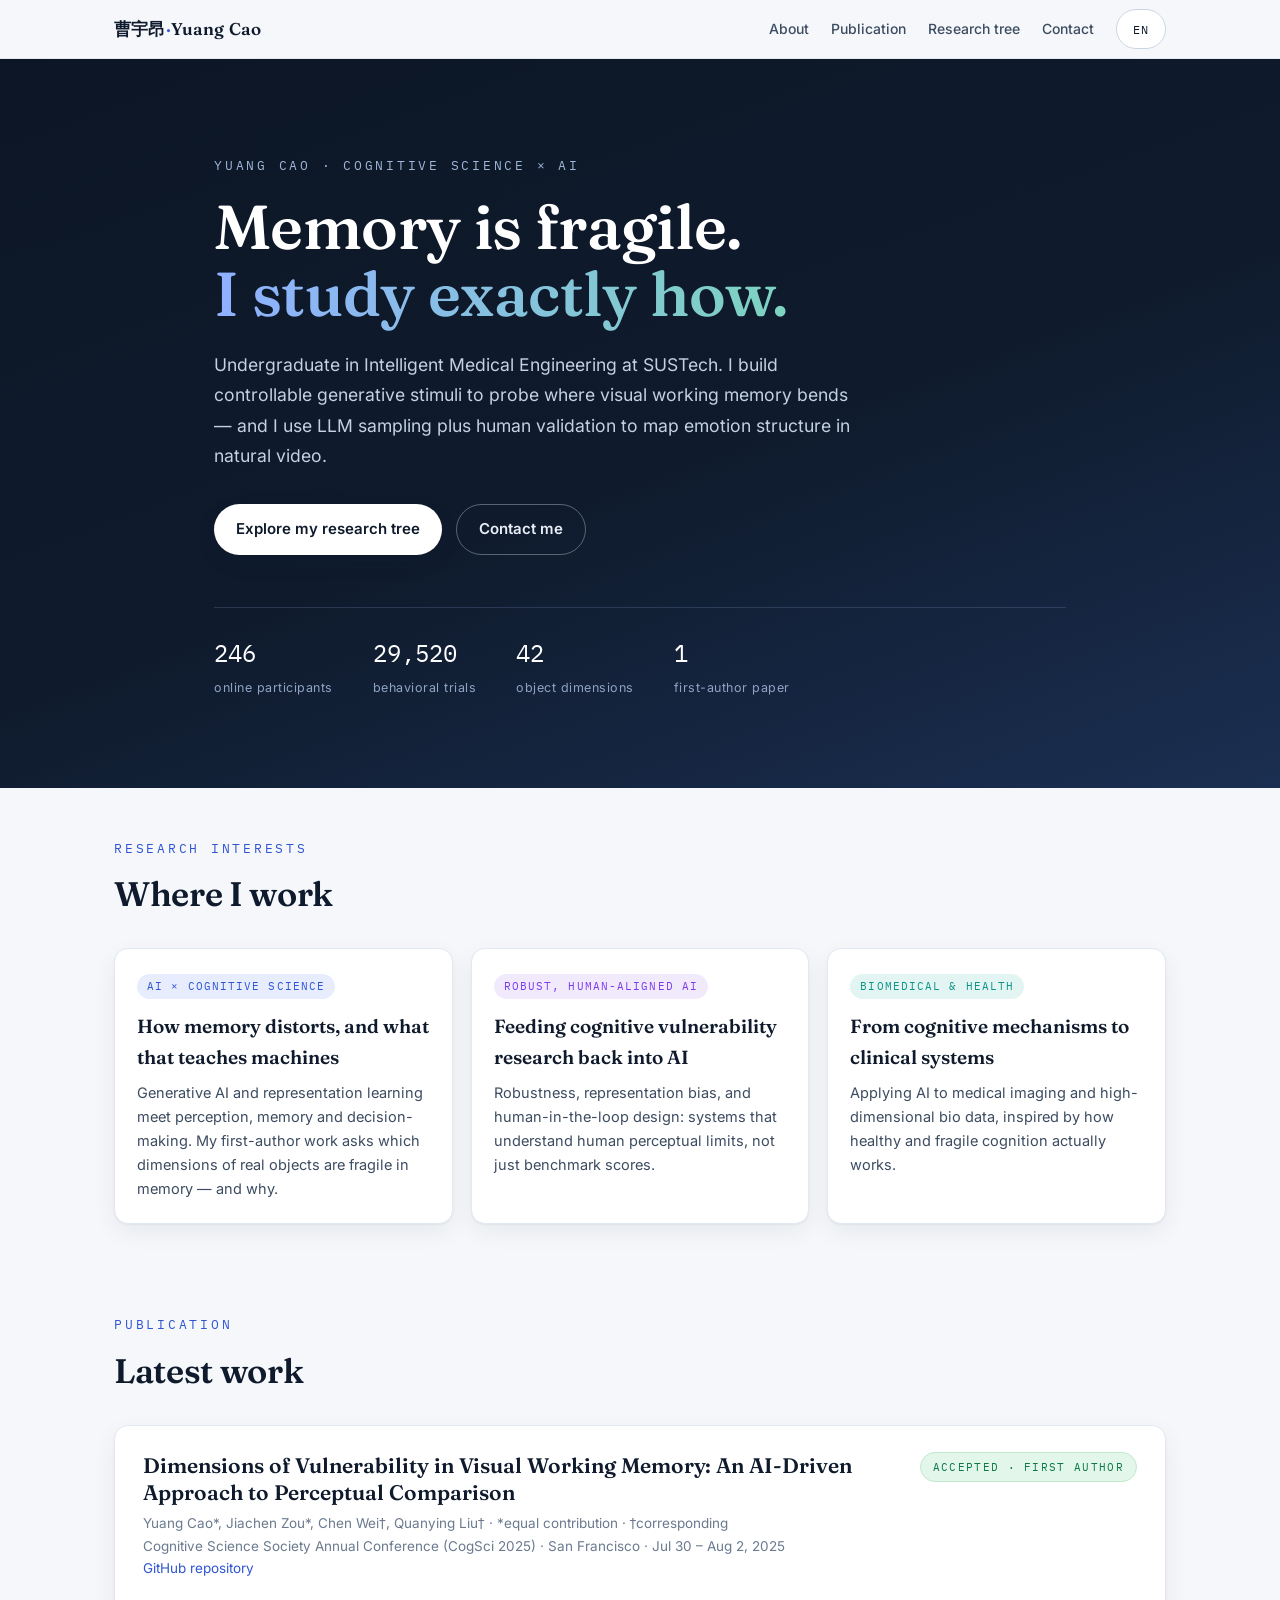
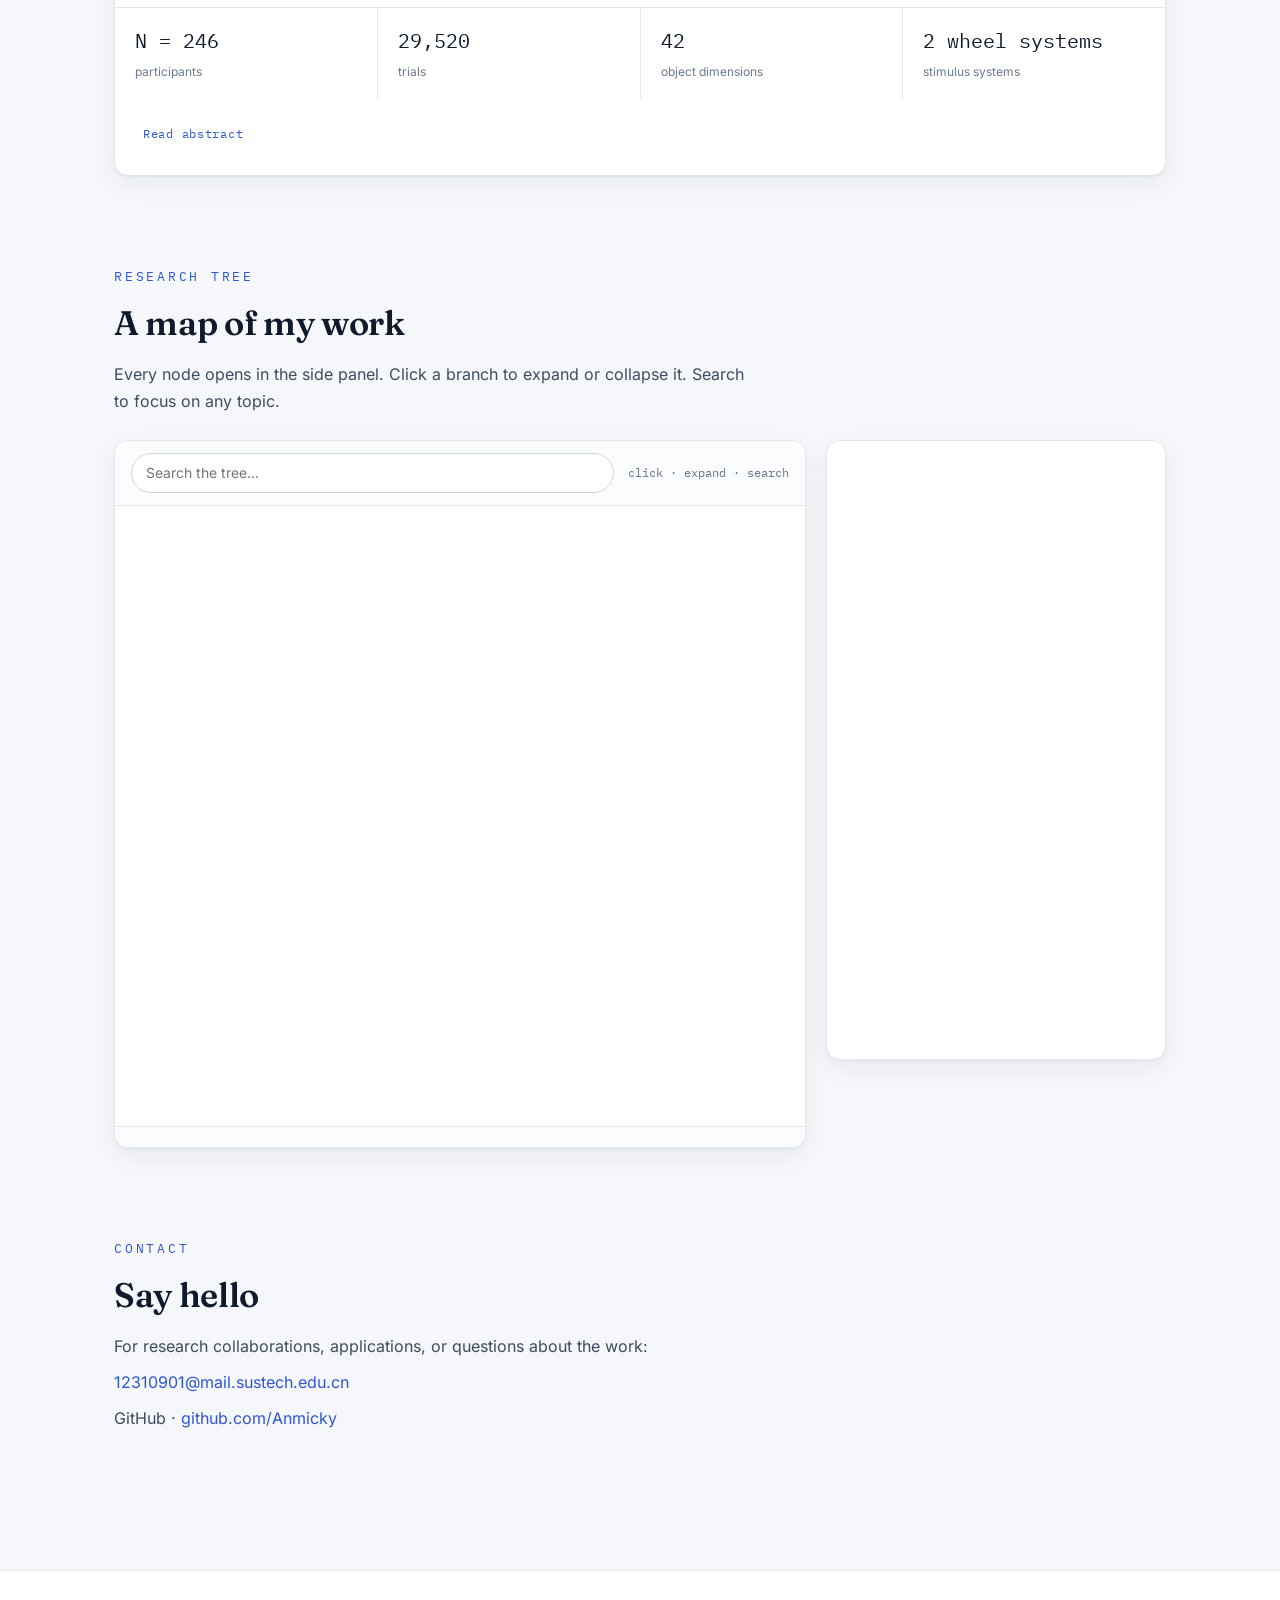
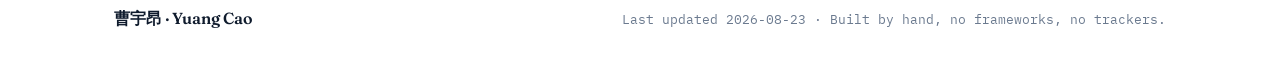
==== index.html @ f7666317 "Yuang Cao personal homepage (public) — with GitHub links" ====
<!doctype html>
<html lang="zh">
<head>
  <meta charset="utf-8">
  <meta name="viewport" content="width=device-width, initial-scale=1">
  <title>Yuang Cao · 曹宇昂 — Cognitive Science × AI</title>
  <meta name="description" content="Yuang Cao (曹宇昂), SUSTech. Using generative AI and cognitive experiments to study visual working memory and emotion structure.">
  <link rel="icon" href="data:image/svg+xml,%3Csvg xmlns='http://www.w3.org/2000/svg' viewBox='0 0 32 32'%3E%3Ccircle cx='16' cy='16' r='11' fill='none' stroke='%232f55d4' stroke-width='2.5'/%3E%3Ccircle cx='16' cy='16' r='4' fill='%232f55d4'/%3E%3C/svg%3E">
  <link rel="stylesheet" href="assets/style.css">
</head>
<body data-page="public">
  <header class="topbar">
    <div class="wrap">
      <a class="brand" href="#top">曹宇昂<span class="dot">·</span>Yuang Cao</a>
      <nav class="nav">
        <a href="#interests" data-i18n="nav_about">About</a>
        <a href="#publication" data-i18n="nav_pub">Publication</a>
        <a href="#tree" data-i18n="nav_tree">Research tree</a>
        <a href="#contact" data-i18n="nav_contact">Contact</a>
        <button id="lang-toggle" class="btn-lang">EN</button>
      </nav>
    </div>
  </header>

  <section class="hero" id="top">
    <svg id="hero-rings" aria-hidden="true"></svg>
    <div class="wrap">
      <p class="eyebrow" data-i18n="hero_eyebrow">Yuang Cao · Cognitive Science × AI</p>
      <h1>
        <span data-i18n="hero_h1_1">Memory is fragile.</span><br>
        <span class="accent" data-i18n="hero_h1_2">I study exactly how.</span>
      </h1>
      <p class="lede" data-i18n="hero_lede">Undergraduate in Intelligent Medical Engineering at SUSTech. I build controllable generative stimuli to probe where visual working memory bends — and I use LLM sampling plus human validation to map emotion structure in natural video.</p>
      <div class="hero-actions">
        <a class="cta" href="#tree" data-i18n="cta_tree">Explore my research tree</a>
        <a class="cta ghost" href="mailto:12310901@mail.sustech.edu.cn" data-i18n="cta_mail">Contact me</a>
      </div>
      <div class="hero-stats">
        <div class="stat"><b>246</b><span data-i18n="stat_1">online participants</span></div>
        <div class="stat"><b>29,520</b><span data-i18n="stat_2">behavioral trials</span></div>
        <div class="stat"><b>42</b><span data-i18n="stat_3">object dimensions</span></div>
        <div class="stat"><b>1</b><span data-i18n="stat_4">first-author paper</span></div>
      </div>
    </div>
  </section>

  <main class="wrap">
    <section class="section" id="interests">
      <div class="section-head">
        <p class="eyebrow" data-i18n="int_eyebrow">Research interests</p>
        <h2 data-i18n="int_title">Where I work</h2>
      </div>
      <div class="grid-3">
        <article class="card">
          <span class="tag" data-i18n="int_1_tag">AI × Cognitive Science</span>
          <h3 data-i18n="int_1_t">How memory distorts, and what that teaches machines</h3>
          <p data-i18n="int_1_d">Generative AI and representation learning meet perception, memory and decision-making. My first-author work asks which dimensions of real objects are fragile in memory — and why.</p>
        </article>
        <article class="card c-violet">
          <span class="tag" data-i18n="int_2_tag">Robust, human-aligned AI</span>
          <h3 data-i18n="int_2_t">Feeding cognitive vulnerability research back into AI</h3>
          <p data-i18n="int_2_d">Robustness, representation bias, and human-in-the-loop design: systems that understand human perceptual limits, not just benchmark scores.</p>
        </article>
        <article class="card c-teal">
          <span class="tag" data-i18n="int_3_tag">Biomedical & health</span>
          <h3 data-i18n="int_3_t">From cognitive mechanisms to clinical systems</h3>
          <p data-i18n="int_3_d">Applying AI to medical imaging and high-dimensional bio data, inspired by how healthy and fragile cognition actually works.</p>
        </article>
      </div>
    </section>

    <section class="section" id="publication">
      <div class="section-head">
        <p class="eyebrow" data-i18n="pub_eyebrow">Publication</p>
        <h2 data-i18n="pub_title">Latest work</h2>
      </div>
      <article class="spec">
        <div class="spec-top">
          <div>
            <h3 data-i18n="pub_title_en">Dimensions of Vulnerability in Visual Working Memory: An AI-Driven Approach to Perceptual Comparison</h3>
            <p class="spec-meta" data-i18n="pub_authors">Yuang Cao*, Jiachen Zou*, Chen Wei†, Quanying Liu† · *equal contribution · †corresponding</p>
            <p class="spec-meta" data-i18n="pub_venue">Cognitive Science Society Annual Conference (CogSci 2025) · San Francisco · Jul 30 – Aug 2, 2025</p>
            <p class="spec-meta"><a href="https://github.com/Anmicky/Dimensions-of-Vulnerability-in-Visual-Working-Memory" target="_blank" rel="noopener" data-i18n="pub_repo_link">GitHub repository</a></p>
          </div>
          <span class="badge" data-i18n="pub_badge">Accepted · First author</span>
        </div>
        <div class="spec-stats">
          <div class="stat"><b>N = 246</b><span data-i18n="pub_stat_1">participants</span></div>
          <div class="stat"><b>29,520</b><span data-i18n="pub_stat_2">trials</span></div>
          <div class="stat"><b>42</b><span data-i18n="pub_stat_3">object dimensions</span></div>
          <div class="stat"><b data-i18n="pub_stat_4v">2 wheel systems</b><span data-i18n="pub_stat_4">stimulus systems</span></div>
        </div>
        <div class="spec-body">
          <button id="abstract-toggle" class="btn-abstract" data-i18n="pub_abstract_btn">Read abstract</button>
          <p class="abstract" id="abstract" hidden data-i18n="pub_abstract">Comparisons between visual working memory and new perceptual input can lead to unintended memory distortions…</p>
        </div>
      </article>
    </section>

    <section class="section" id="tree">
      <div class="section-head">
        <p class="eyebrow" data-i18n="tree_eyebrow">Research tree</p>
        <h2 data-i18n="tree_title">A map of my work</h2>
        <p data-i18n="tree_lede">Every node opens in the side panel. Click a branch to expand or collapse it. Search to focus on any topic.</p>
      </div>
      <div class="tree-shell">
        <div class="tree-stage">
          <div class="tree-toolbar">
            <input id="tree-search" class="tree-search" type="search" data-i18n-ph="tree_search_ph" data-i18n-aria="tree_search_aria" placeholder="Search the tree…">
            <span class="tree-hint" data-i18n="tree_hint">click · expand · search</span>
          </div>
          <svg id="tree-canvas" viewBox="-470 -470 940 940" preserveAspectRatio="xMidYMid meet" role="img" aria-label="research tree"></svg>
          <div class="legend" id="tree-legend"></div>
        </div>
        <aside class="tree-panel" id="tree-detail" aria-live="polite"></aside>
      </div>
    </section>

    <section class="section" id="contact">
      <div class="section-head">
        <p class="eyebrow" data-i18n="contact_eyebrow">Contact</p>
        <h2 data-i18n="contact_title">Say hello</h2>
        <p data-i18n="contact_d">For research collaborations, applications, or questions about the work:</p>
        <p><a href="mailto:12310901@mail.sustech.edu.cn">12310901@mail.sustech.edu.cn</a></p>
        <p>GitHub · <a href="https://github.com/Anmicky" target="_blank" rel="noopener">github.com/Anmicky</a></p>
      </div>
    </section>
  </main>

  <footer>
    <div class="wrap">
      <span class="f-brand">曹宇昂 · Yuang Cao</span>
      <span class="f-meta" data-i18n="footer_note">Last updated 2026-08-23 · Built by hand, no frameworks, no trackers.</span>
    </div>
  </footer>

  <script src="assets/d3.min.js"></script>
  <script src="assets/tree.js"></script>
  <script src="assets/main.js"></script>
</body>
</html>
---- assets/style.css ----
/* ============================================================
   Yuang Cao — personal research site
   Design language: "growth rings / Image Wheels"
   display: Fraunces · body: Inter · data: IBM Plex Mono
   ============================================================ */

@font-face {
  font-family: 'Fraunces';
  src: url('fraunces.woff2') format('woff2');
  font-weight: 300 900;
  font-style: normal;
  font-display: swap;
}
@font-face {
  font-family: 'Inter';
  src: url('inter-400.woff2') format('woff2');
  font-weight: 400;
  font-style: normal;
  font-display: swap;
}
@font-face {
  font-family: 'Inter';
  src: url('inter-500.woff2') format('woff2');
  font-weight: 500;
  font-style: normal;
  font-display: swap;
}
@font-face {
  font-family: 'Inter';
  src: url('inter-600.woff2') format('woff2');
  font-weight: 600;
  font-style: normal;
  font-display: swap;
}
@font-face {
  font-family: 'IBM Plex Mono';
  src: url('plex-mono-400.woff2') format('woff2');
  font-weight: 400;
  font-style: normal;
  font-display: swap;
}

:root {
  --ink: #0f1b2d;
  --ink-soft: #24344d;
  --body: #3d4c61;
  --muted: #6b7a8f;
  --faint: #66758a;
  --paper: #f5f7fa;
  --card: #ffffff;
  --line: #e3e9f1;
  --line-strong: #cbd5e1;
  --accent: #2f55d4;
  --accent-soft: #e7edfd;
  --violet: #7c3aed;
  --violet-soft: #f1eafd;
  --teal: #0d9488;
  --amber: #b45309;
  --amber-soft: #fdf3e3;
  --red: #b91c1c;
  --red-soft: #fdeaea;
  --display: 'Fraunces', Georgia, 'Times New Roman', serif;
  --body-f: 'Inter', system-ui, -apple-system, 'Segoe UI', Roboto, sans-serif;
  --mono: 'IBM Plex Mono', ui-monospace, SFMono-Regular, Menlo, Consolas, monospace;
  --radius: 14px;
  --shadow: 0 1px 2px rgba(15, 27, 45, .05), 0 8px 24px rgba(15, 27, 45, .06);
  --shadow-lg: 0 2px 4px rgba(15, 27, 45, .06), 0 16px 40px rgba(15, 27, 45, .10);
}

* { box-sizing: border-box; }
html { scroll-behavior: smooth; }
body {
  margin: 0;
  font-family: var(--body-f);
  font-size: 16px;
  line-height: 1.65;
  color: var(--body);
  background: var(--paper);
  -webkit-font-smoothing: antialiased;
}
a { color: var(--accent); text-decoration: none; }
a:hover { text-decoration: underline; }
:focus-visible { outline: 3px solid var(--accent); outline-offset: 2px; border-radius: 4px; }

.wrap { max-width: 1100px; margin: 0 auto; padding: 0 24px; }

/* ---------- top bar ---------- */
.topbar {
  position: sticky; top: 0; z-index: 40;
  background: rgba(245, 247, 250, .86);
  backdrop-filter: blur(10px);
  border-bottom: 1px solid var(--line);
}
.topbar .wrap {
  display: flex; align-items: center; justify-content: space-between;
  height: 58px;
}
.brand {
  font-family: var(--display);
  font-weight: 600; font-size: 17px; color: var(--ink);
  letter-spacing: .01em;
}
.brand:hover { text-decoration: none; }
.brand .dot { color: var(--accent); }
.nav { display: flex; gap: 22px; align-items: center; }
.nav a { font-size: 14px; color: var(--body); font-weight: 500; display: inline-flex; align-items: center; min-height: 40px; }
.nav a:hover { color: var(--accent); text-decoration: none; }

.btn-lang {
  font-family: var(--mono); font-size: 12px; letter-spacing: .08em;
  background: var(--card); border: 1px solid var(--line-strong); color: var(--ink);
  border-radius: 999px; padding: 8px 16px; min-height: 40px; cursor: pointer;
  transition: all .15s ease;
}
.btn-lang:hover { border-color: var(--accent); color: var(--accent); }

/* ---------- hero ---------- */
.hero {
  position: relative; overflow: hidden;
  background: linear-gradient(160deg, #0c1626 0%, var(--ink) 55%, #1b2f52 100%);
  color: #e8eef7;
  padding: 96px 0 88px;
}
#hero-rings { position: absolute; inset: 0; width: 100%; height: 100%; opacity: .5; }
#hero-rings circle.ring {
  fill: none;
  stroke: rgba(160, 190, 235, .22);
  stroke-width: 1;
  stroke-dasharray: 2 7;
  transform-origin: center;
  animation: ring-spin 140s linear infinite;
}
#hero-rings circle.ring:nth-child(2) { animation-direction: reverse; animation-duration: 100s; }
#hero-rings circle.ring:nth-child(3) { animation-duration: 190s; }
#hero-rings circle.dot { fill: rgba(143, 176, 255, .8); stroke: none; }
@keyframes ring-spin { to { transform: rotate(360deg); } }

.hero .wrap { position: relative; z-index: 2; max-width: 900px; }
.eyebrow {
  font-family: var(--mono); font-size: 12.5px; letter-spacing: .22em;
  text-transform: uppercase; color: #9fb6d8; margin: 0 0 18px;
}
.hero h1 {
  font-family: var(--display); font-weight: 560;
  font-size: clamp(38px, 6vw, 62px);
  line-height: 1.08; letter-spacing: -.01em;
  color: #ffffff; margin: 0 0 22px;
}
.hero h1 .accent {
  background: linear-gradient(92deg, #8fb0ff, #7dd3c0);
  -webkit-background-clip: text; background-clip: text; color: transparent;
}
.lede {
  font-size: 17.5px; line-height: 1.75; color: #c4d0e3;
  max-width: 640px; margin: 0 0 32px;
}
.hero-actions { display: flex; gap: 14px; flex-wrap: wrap; }
.cta {
  display: inline-flex; align-items: center; gap: 8px;
  background: #ffffff; color: var(--ink);
  font-weight: 600; font-size: 15px;
  padding: 12px 22px; border-radius: 999px;
  box-shadow: var(--shadow);
  transition: transform .15s ease, box-shadow .15s ease;
}
.cta:hover { transform: translateY(-2px); box-shadow: var(--shadow-lg); text-decoration: none; }
.cta.ghost {
  background: transparent; color: #e8eef7;
  border: 1px solid rgba(232, 238, 247, .35);
  box-shadow: none;
}
.cta.ghost:hover { border-color: #fff; }

.hero-stats {
  display: flex; gap: 40px; flex-wrap: wrap;
  margin-top: 52px; padding-top: 26px;
  border-top: 1px solid rgba(160, 190, 235, .18);
}
.hero-stats .stat b {
  display: block; font-family: var(--mono); font-weight: 400;
  font-size: 24px; color: #fff;
}
.hero-stats .stat span {
  font-size: 12.5px; color: #8fa3c4; letter-spacing: .04em;
}

/* ---------- sections ---------- */
main { padding: 72px 0 20px; }
.section { padding: 40px 0; scroll-margin-top: 74px; }
.section-head { margin-bottom: 26px; }
.section-head .eyebrow { color: var(--accent); margin-bottom: 8px; }
.section-head h2 {
  font-family: var(--display); font-weight: 600;
  font-size: clamp(26px, 3.6vw, 34px); color: var(--ink);
  margin: 0; letter-spacing: -.01em;
}
.section-head p { margin: 10px 0 0; max-width: 640px; }

/* interests cards */
.grid-3 { display: grid; grid-template-columns: repeat(3, 1fr); gap: 18px; }
.card {
  background: var(--card); border: 1px solid var(--line);
  border-radius: var(--radius); padding: 22px;
  box-shadow: var(--shadow);
}
.card h3 { font-family: var(--display); font-weight: 600; font-size: 19px; color: var(--ink); margin: 0 0 8px; }
.card p { margin: 0; font-size: 14.5px; }
.card .tag {
  display: inline-block; font-family: var(--mono); font-size: 11px;
  letter-spacing: .1em; text-transform: uppercase;
  color: var(--accent); background: var(--accent-soft);
  border-radius: 999px; padding: 3px 10px; margin-bottom: 12px;
}
.card.c-violet .tag { color: var(--violet); background: var(--violet-soft); }
.card.c-teal .tag { color: var(--teal); background: #e2f5f2; }

/* publication spec card */
.spec {
  background: var(--card); border: 1px solid var(--line);
  border-radius: var(--radius); box-shadow: var(--shadow);
  overflow: hidden;
}
.spec-top {
  display: flex; align-items: flex-start; justify-content: space-between;
  gap: 20px; padding: 26px 28px 8px;
}
.spec-top h3 {
  font-family: var(--display); font-weight: 600; font-size: 21px;
  color: var(--ink); margin: 0 0 6px; line-height: 1.3;
}
.spec-meta { font-size: 13.5px; color: var(--muted); margin: 0; }
.badge {
  flex: none; font-family: var(--mono); font-size: 11px; letter-spacing: .12em;
  text-transform: uppercase; color: #0b7a43; background: #e2f6ea;
  border: 1px solid #bfe8cd; border-radius: 999px; padding: 5px 12px;
}
.spec-stats {
  display: grid; grid-template-columns: repeat(4, 1fr); gap: 1px;
  background: var(--line); border-top: 1px solid var(--line); margin-top: 20px;
}
.spec-stats .stat {
  background: var(--card); padding: 16px 20px;
}
.spec-stats .stat b {
  display: block; font-family: var(--mono); font-weight: 400;
  font-size: 20px; color: var(--ink);
}
.spec-stats .stat span { font-size: 12px; color: var(--muted); }
.spec-body { padding: 18px 28px 26px; }
.abstract-toggle { cursor: pointer; user-select: none; }
.abstract { margin: 12px 0 0; font-size: 14.5px; color: var(--body); }
.abstract[hidden] { display: none; }
.btn-abstract {
  font-family: var(--mono); font-size: 12px; letter-spacing: .06em;
  color: var(--accent); background: none; border: none; padding: 0; cursor: pointer;
  min-height: 32px;
}
.btn-abstract:hover { text-decoration: underline; }

/* ---------- research tree ---------- */
.tree-shell {
  display: grid; grid-template-columns: 1fr 340px; gap: 20px;
  align-items: start;
}
.tree-stage {
  background: var(--card); border: 1px solid var(--line);
  border-radius: var(--radius); box-shadow: var(--shadow);
  overflow: hidden;
}
.tree-toolbar {
  display: flex; align-items: center; gap: 14px; flex-wrap: wrap;
  padding: 12px 16px; border-bottom: 1px solid var(--line);
  background: #fbfcfe;
}
.tree-search {
  flex: 1; min-width: 180px; min-height: 40px;
  font-family: var(--body-f); font-size: 14px;
  padding: 8px 14px; border: 1px solid var(--line-strong); border-radius: 999px;
  background: #fff; color: var(--ink);
}
.tree-search:focus { outline: 3px solid var(--accent-soft); border-color: var(--accent); }
.tree-hint { font-size: 12px; color: var(--faint); font-family: var(--mono); }
#tree-canvas { width: 100%; height: 620px; display: block; }
.tree-node-label { font-family: var(--mono); font-size: 10.5px; fill: #47566b; pointer-events: none; }
.tree-node-label.dim { fill: #7c8aa0; }
.tree-node circle { stroke: #fff; stroke-width: 1.5; cursor: pointer; }
.tree-node .ring-hint { fill: none; stroke: #a7b3c3; stroke-width: 1; stroke-dasharray: 2 3; }
.tree-node.matched circle { stroke: var(--accent); stroke-width: 3; }
.tree-node.matched .ring-hint { stroke: var(--accent); stroke-dasharray: 0; }
.tree-link { fill: none; stroke: #cdd7e4; stroke-width: 1.1; }
.tree-link.hot { stroke: var(--accent); stroke-width: 1.6; opacity: .85; }

.legend { display: flex; flex-wrap: wrap; gap: 6px 14px; padding: 10px 16px; border-top: 1px solid var(--line); background: #fbfcfe; }
.legend span { display: inline-flex; align-items: center; gap: 6px; font-size: 12px; color: #5b6b7f; font-family: var(--mono); }
.legend i { width: 9px; height: 9px; border-radius: 50%; display: inline-block; }

.tree-panel {
  background: var(--card); border: 1px solid var(--line);
  border-radius: var(--radius); box-shadow: var(--shadow);
  padding: 20px; min-height: 620px;
  position: sticky; top: 76px;
  max-height: 680px; overflow: auto;
}
.tree-panel h4 {
  font-family: var(--display); font-weight: 600; font-size: 17px;
  color: var(--ink); margin: 0 0 4px; line-height: 1.35;
}
.tree-panel .p-type {
  font-family: var(--mono); font-size: 11px; letter-spacing: .12em; text-transform: uppercase;
  color: var(--accent); background: var(--accent-soft);
  display: inline-block; border-radius: 999px; padding: 3px 10px; margin-bottom: 10px;
}
.tree-panel .p-alt { font-size: 12.5px; color: var(--faint); margin: 0 0 10px; }
.tree-panel .p-status {
  font-family: var(--mono); font-size: 12px; color: #0b7a43; background: #e2f6ea;
  display: inline-block; border-radius: 999px; padding: 2px 10px; margin: 0 0 12px;
}
.tree-panel .p-summary { font-size: 14px; margin: 0 0 14px; }
.tree-panel .p-alt-summary { font-size: 12.5px; color: var(--muted); margin: 0 0 14px; border-top: 1px dashed var(--line); padding-top: 10px; }
.tree-panel h5 {
  font-family: var(--mono); font-size: 11px; letter-spacing: .14em; text-transform: uppercase;
  color: var(--faint); margin: 16px 0 6px;
}
.tree-panel ul { margin: 0; padding-left: 18px; font-size: 13.5px; }
.tree-panel li { margin-bottom: 5px; }
.tree-panel .p-file { font-family: var(--mono); font-size: 12px; color: var(--muted); word-break: break-all; }
.tree-panel .p-empty { color: var(--faint); font-size: 14px; margin: 0; }

/* ---------- footer ---------- */
footer {
  margin-top: 72px; border-top: 1px solid var(--line);
  background: var(--card); padding: 34px 0 40px;
}
footer .wrap { display: flex; justify-content: space-between; gap: 20px; flex-wrap: wrap; align-items: baseline; }
footer .f-brand { font-family: var(--display); font-size: 16px; color: var(--ink); font-weight: 600; }
footer .f-meta { font-size: 12.5px; color: var(--muted); font-family: var(--mono); }
footer a { font-size: 13.5px; }

/* ---------- private page ---------- */
body[data-page='private'] .hero { padding: 64px 0 56px; }
body[data-page='private'] #hero-rings { opacity: .35; }
.warn {
  display: flex; gap: 12px; align-items: flex-start;
  background: var(--red-soft); border: 1px solid #f3c2c2;
  color: #7a1d1d; border-radius: var(--radius);
  padding: 14px 18px; font-size: 14px; margin: 28px 0 0;
}
.warn b { font-family: var(--mono); font-size: 12px; letter-spacing: .1em; text-transform: uppercase; }
.entry-grid { display: grid; grid-template-columns: repeat(auto-fill, minmax(280px, 1fr)); gap: 16px; margin-top: 8px; }
.entry-grid .card h3 { font-size: 16px; }
.entry-grid .card ul { margin: 8px 0 0; padding-left: 18px; font-size: 13.5px; }
.entry-grid .card li { margin-bottom: 4px; }
.file-path { font-family: var(--mono); font-size: 11.5px; color: #5b6b7f; word-break: break-all; }

.status-table { width: 100%; border-collapse: collapse; font-size: 13.5px; }
.status-table th, .status-table td { text-align: left; padding: 9px 12px; border-bottom: 1px solid var(--line); }
.status-table th { font-family: var(--mono); font-size: 11px; letter-spacing: .1em; text-transform: uppercase; color: var(--faint); }
.status-table .ok { color: #0b7a43; }
.status-table .warn { color: var(--amber); }
.status-table .risk { color: var(--red); }
.table-card { overflow-x: auto; }

::selection { background: #2f55d4; color: #fff; }

/* ---------- responsive ---------- */
@media (max-width: 960px) {
  .grid-3 { grid-template-columns: 1fr; }
  .tree-shell { grid-template-columns: 1fr; }
  .tree-panel { position: static; min-height: 0; max-height: none; }
  .spec-stats { grid-template-columns: repeat(2, 1fr); }
  .nav a:not(.btn-lang) { display: none; }
}
@media (max-width: 560px) {
  .hero { padding: 64px 0 60px; }
  .hero-stats { gap: 24px; }
  main { padding-top: 40px; }
}

/* ---------- reduced motion ---------- */
@media (prefers-reduced-motion: reduce) {
  html { scroll-behavior: auto; }
  #hero-rings circle { animation: none; }
  .cta { transition: none; }
  .cta:hover { transform: none; }
}
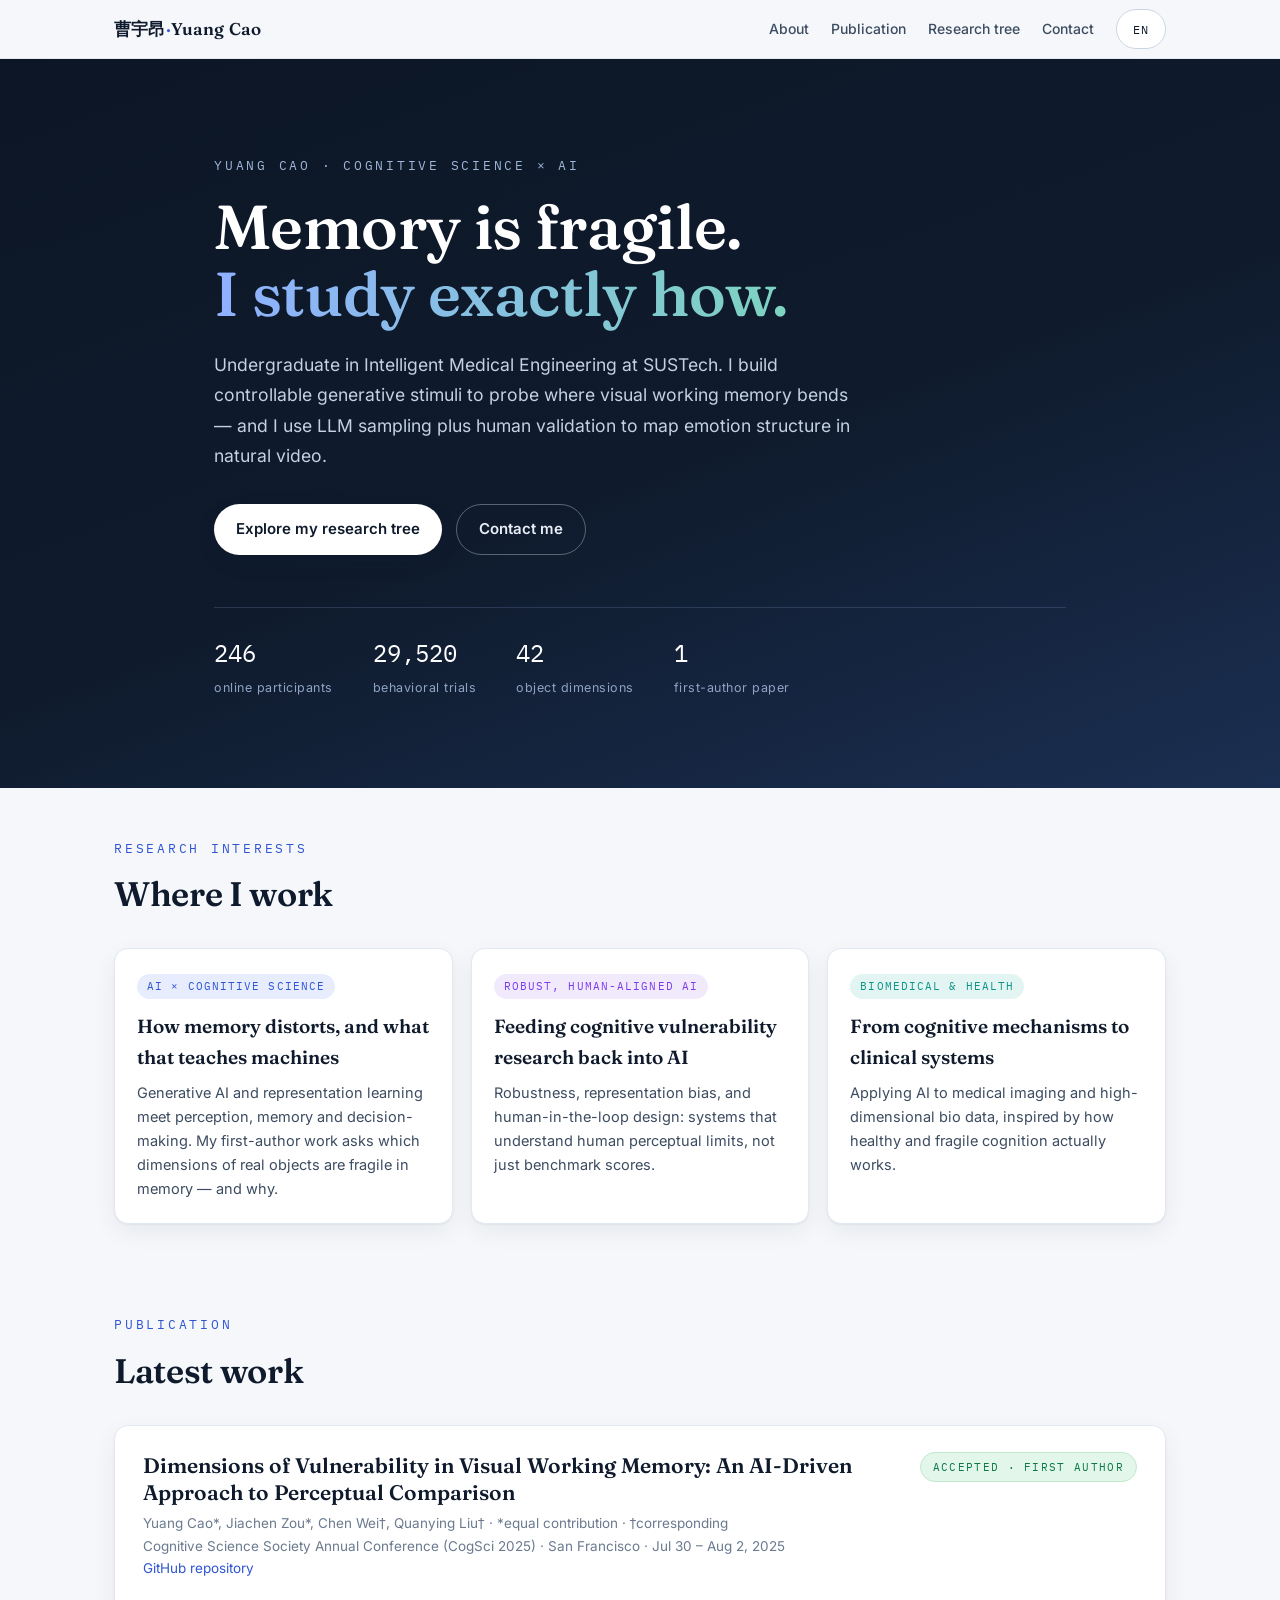
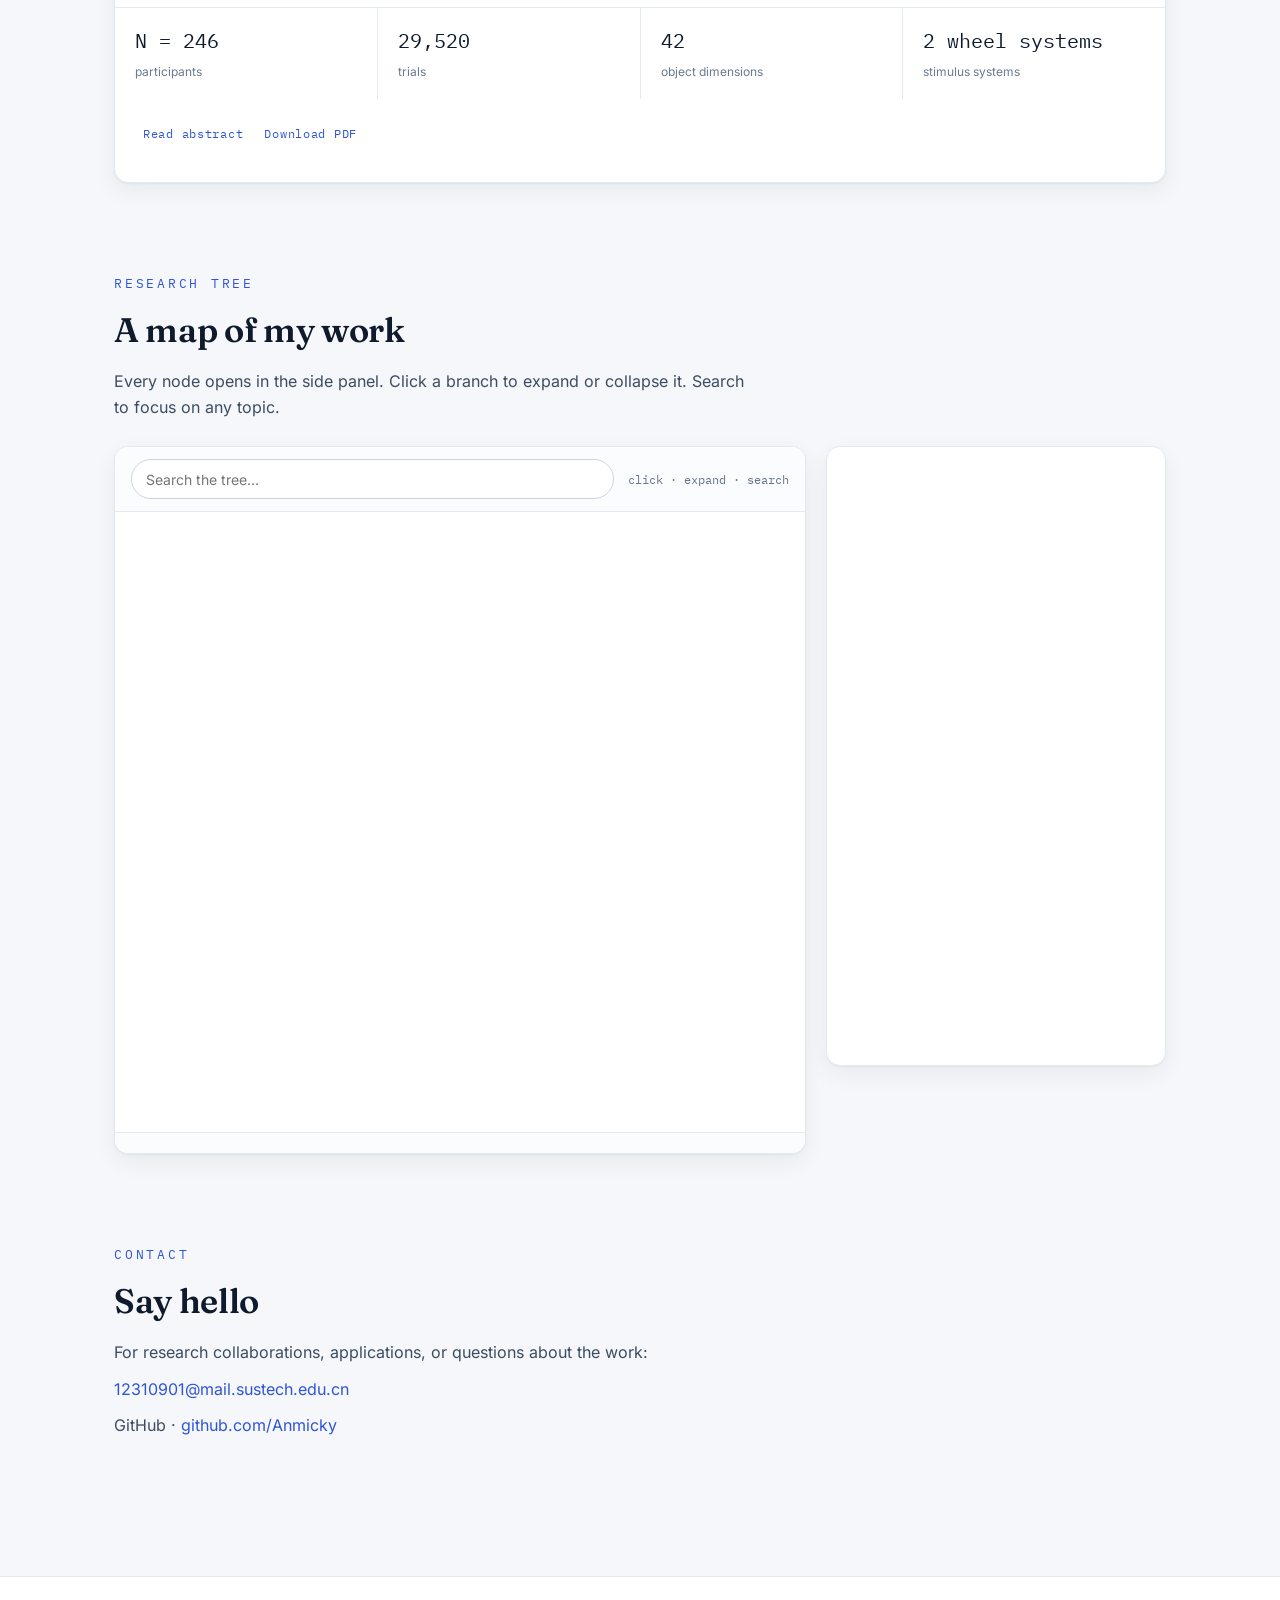
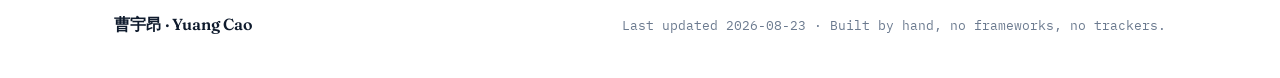
==== commit 59361d72: "add CogSci 2025 paper PDF" ====
--- a/index.html
+++ b/index.html
@@ -92,6 +92,7 @@
         </div>
         <div class="spec-body">
           <button id="abstract-toggle" class="btn-abstract" data-i18n="pub_abstract_btn">Read abstract</button>
+          <a class="btn-abstract pdf-link" href="paper/CogSci2025_Dimensions_of_Vulnerability_in_VWM.pdf" target="_blank" rel="noopener" data-i18n="pub_pdf_link">Download PDF</a>
           <p class="abstract" id="abstract" hidden data-i18n="pub_abstract">Comparisons between visual working memory and new perceptual input can lead to unintended memory distortions…</p>
         </div>
       </article>
--- a/assets/style.css
+++ b/assets/style.css
@@ -256,6 +256,7 @@
   min-height: 32px;
 }
 .btn-abstract:hover { text-decoration: underline; }
+.pdf-link { margin-left: 16px; display: inline-block; }
 
 /* ---------- research tree ---------- */
 .tree-shell {
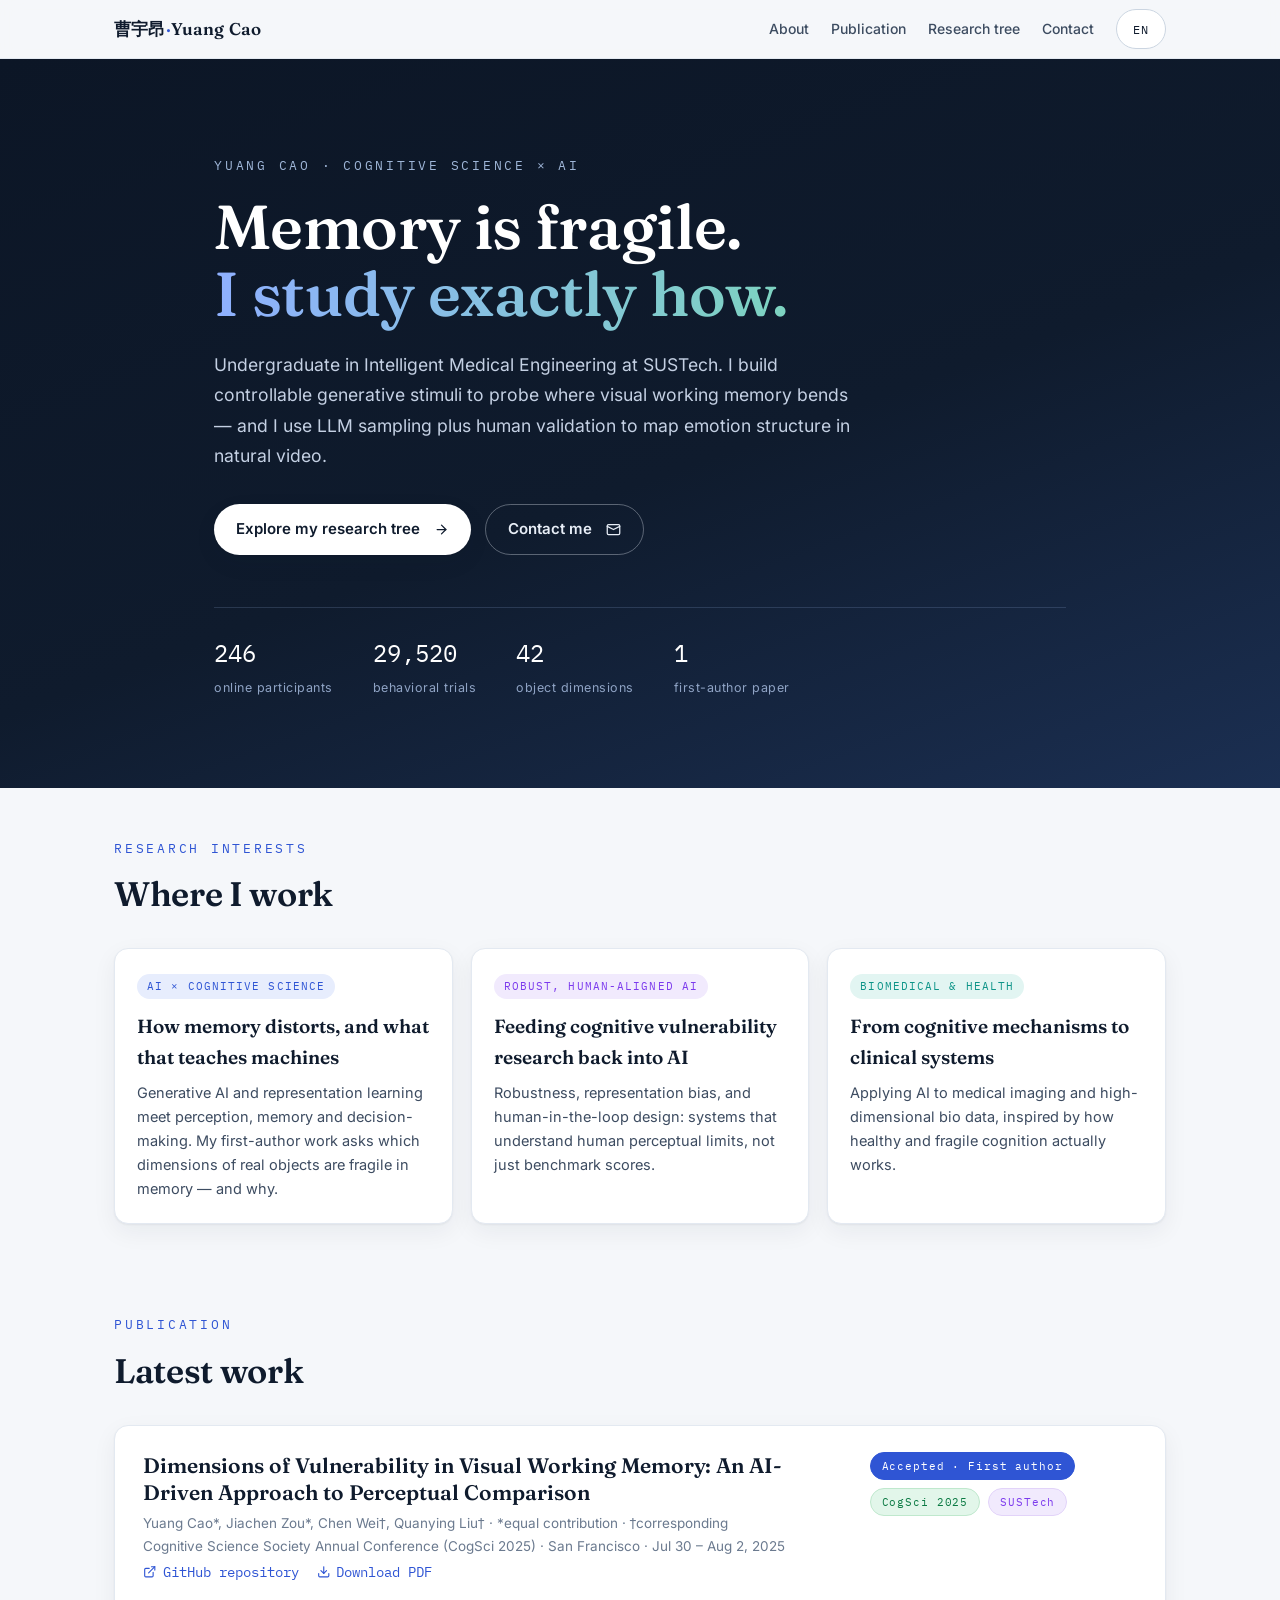
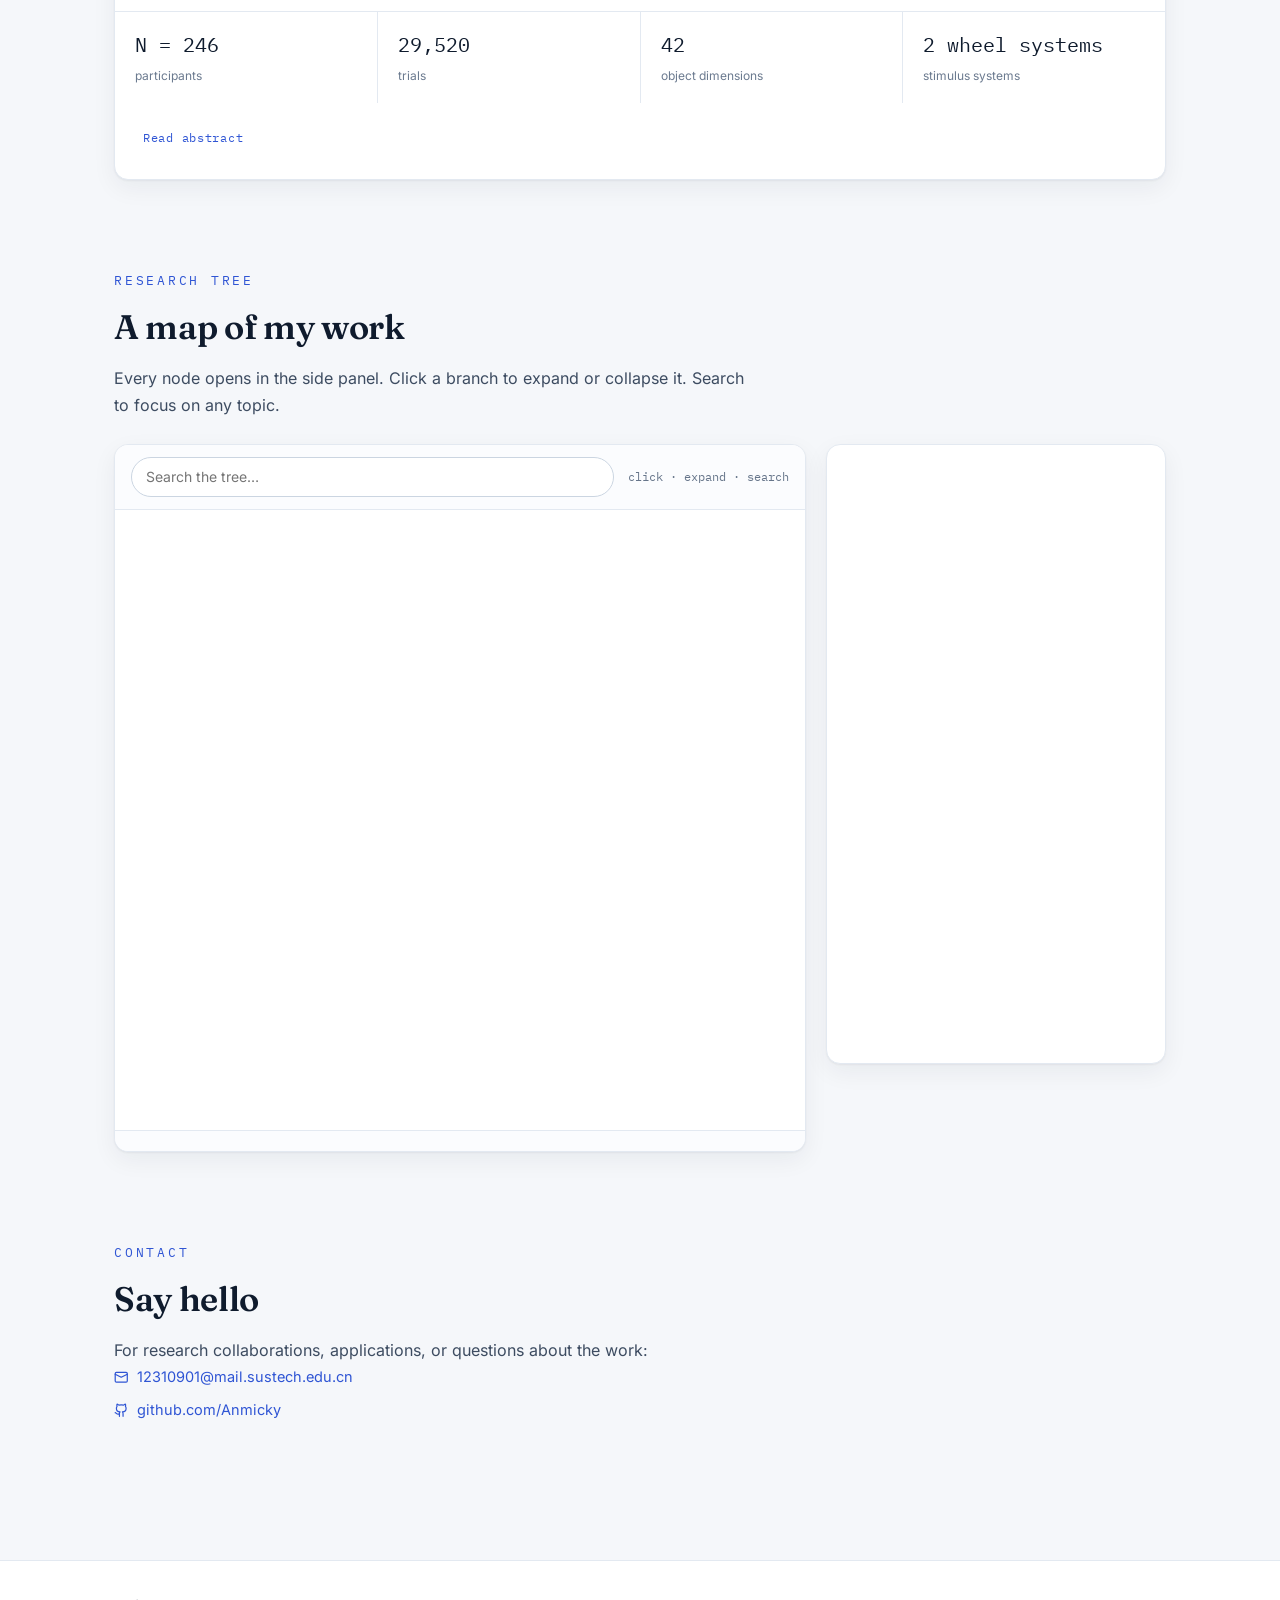
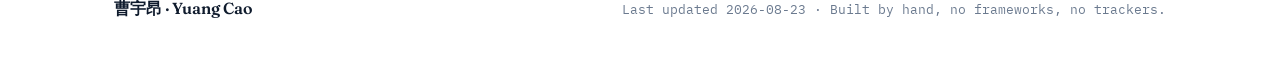
==== commit deff2611: "fix radial tree layout bug; add scrollreveal/icons/pills (academic polish)" ====
--- a/index.html
+++ b/index.html
@@ -32,8 +32,8 @@
       </h1>
       <p class="lede" data-i18n="hero_lede">Undergraduate in Intelligent Medical Engineering at SUSTech. I build controllable generative stimuli to probe where visual working memory bends — and I use LLM sampling plus human validation to map emotion structure in natural video.</p>
       <div class="hero-actions">
-        <a class="cta" href="#tree" data-i18n="cta_tree">Explore my research tree</a>
-        <a class="cta ghost" href="mailto:12310901@mail.sustech.edu.cn" data-i18n="cta_mail">Contact me</a>
+        <a class="cta" href="#tree" data-i18n="cta_tree">Explore my research tree<svg class="icon" viewBox="0 0 24 24" aria-hidden="true"><path d="M5 12h14"/><path d="m12 5 7 7-7 7"/></svg></a>
+        <a class="cta ghost" href="mailto:12310901@mail.sustech.edu.cn" data-i18n="cta_mail">Contact me<svg class="icon" viewBox="0 0 24 24" aria-hidden="true"><rect x="2" y="4" width="20" height="16" rx="2"/><path d="m22 7-10 5L2 7"/></svg></a>
       </div>
       <div class="hero-stats">
         <div class="stat"><b>246</b><span data-i18n="stat_1">online participants</span></div>
@@ -80,9 +80,16 @@
             <h3 data-i18n="pub_title_en">Dimensions of Vulnerability in Visual Working Memory: An AI-Driven Approach to Perceptual Comparison</h3>
             <p class="spec-meta" data-i18n="pub_authors">Yuang Cao*, Jiachen Zou*, Chen Wei†, Quanying Liu† · *equal contribution · †corresponding</p>
             <p class="spec-meta" data-i18n="pub_venue">Cognitive Science Society Annual Conference (CogSci 2025) · San Francisco · Jul 30 – Aug 2, 2025</p>
-            <p class="spec-meta"><a href="https://github.com/Anmicky/Dimensions-of-Vulnerability-in-Visual-Working-Memory" target="_blank" rel="noopener" data-i18n="pub_repo_link">GitHub repository</a></p>
+            <div class="spec-linklist">
+              <a href="https://github.com/Anmicky/Dimensions-of-Vulnerability-in-Visual-Working-Memory" target="_blank" rel="noopener"><svg class="icon" viewBox="0 0 24 24" aria-hidden="true"><path d="M15 3h6v6"/><path d="M10 14 21 3"/><path d="M18 13v6a2 2 0 0 1-2 2H5a2 2 0 0 1-2-2V8a2 2 0 0 1 2-2h6"/></svg><span data-i18n="pub_repo_link">GitHub repository</span></a>
+              <a href="paper/CogSci2025_Dimensions_of_Vulnerability_in_VWM.pdf" target="_blank" rel="noopener"><svg class="icon" viewBox="0 0 24 24" aria-hidden="true"><path d="M21 15v4a2 2 0 0 1-2 2H5a2 2 0 0 1-2-2v-4"/><polyline points="7 10 12 15 17 10"/><line x1="12" x2="12" y1="15" y2="3"/></svg><span data-i18n="pub_pdf_link">Download PDF</span></a>
+            </div>
           </div>
-          <span class="badge" data-i18n="pub_badge">Accepted · First author</span>
+          <div class="pill-row">
+            <span class="pill accent" data-i18n="pub_badge">Accepted · First author</span>
+            <span class="pill green">CogSci 2025</span>
+            <span class="pill violet">SUSTech</span>
+          </div>
         </div>
         <div class="spec-stats">
           <div class="stat"><b>N = 246</b><span data-i18n="pub_stat_1">participants</span></div>
@@ -92,7 +99,6 @@
         </div>
         <div class="spec-body">
           <button id="abstract-toggle" class="btn-abstract" data-i18n="pub_abstract_btn">Read abstract</button>
-          <a class="btn-abstract pdf-link" href="paper/CogSci2025_Dimensions_of_Vulnerability_in_VWM.pdf" target="_blank" rel="noopener" data-i18n="pub_pdf_link">Download PDF</a>
           <p class="abstract" id="abstract" hidden data-i18n="pub_abstract">Comparisons between visual working memory and new perceptual input can lead to unintended memory distortions…</p>
         </div>
       </article>
@@ -122,8 +128,10 @@
         <p class="eyebrow" data-i18n="contact_eyebrow">Contact</p>
         <h2 data-i18n="contact_title">Say hello</h2>
         <p data-i18n="contact_d">For research collaborations, applications, or questions about the work:</p>
-        <p><a href="mailto:12310901@mail.sustech.edu.cn">12310901@mail.sustech.edu.cn</a></p>
-        <p>GitHub · <a href="https://github.com/Anmicky" target="_blank" rel="noopener">github.com/Anmicky</a></p>
+        <div class="contact-row">
+          <a href="mailto:12310901@mail.sustech.edu.cn"><svg class="icon" viewBox="0 0 24 24" aria-hidden="true"><rect x="2" y="4" width="20" height="16" rx="2"/><path d="m22 7-10 5L2 7"/></svg>12310901@mail.sustech.edu.cn</a>
+          <a href="https://github.com/Anmicky" target="_blank" rel="noopener"><svg class="icon" viewBox="0 0 24 24" aria-hidden="true"><path d="M15 22v-4a4.8 4.8 0 0 0-1-3.5c3 0 6-2 6-5.5.08-1.25-.27-2.48-1-3.5.28-1.15.28-2.35 0-3.5 0 0-1 0-3 1.5-2.64-.5-5.36-.5-8 0C6 2 5 2 5 2c-.3 1.15-.3 2.35 0 3.5A5.4 5.4 0 0 0 4 9c0 3.5 3 5.5 6 5.5-.39.49-.68 1.05-.85 1.65-.17.6-.22 1.23-.15 1.85v4"/><path d="M9 18c-4.51 2-5-2-7-2"/></svg>github.com/Anmicky</a>
+        </div>
       </div>
     </section>
   </main>
@@ -137,6 +145,7 @@
 
   <script src="assets/d3.min.js"></script>
   <script src="assets/tree.js"></script>
+  <script src="assets/vendor/scrollreveal.min.js"></script>
   <script src="assets/main.js"></script>
 </body>
 </html>
--- a/assets/style.css
+++ b/assets/style.css
@@ -363,6 +363,20 @@
 
 ::selection { background: #2f55d4; color: #fff; }
 
+/* ---------- icons & pills (2026-08-27 beautification) ---------- */
+.icon { width: 1em; height: 1em; stroke: currentColor; fill: none; stroke-width: 2; stroke-linecap: round; stroke-linejoin: round; vertical-align: -0.14em; display: inline-block; }
+.cta .icon { margin-left: 6px; }
+.spec-linklist { display: flex; flex-wrap: wrap; gap: 18px; margin: 4px 0 0; }
+.spec-linklist a { display: inline-flex; align-items: center; gap: 6px; font-size: 13.5px; font-family: var(--mono); }
+.pill-row { display: flex; flex-wrap: wrap; gap: 8px; align-items: center; }
+.pill { font-family: var(--mono); font-size: 11px; letter-spacing: .08em; color: var(--ink); background: var(--card); border: 1px solid var(--line-strong); border-radius: 999px; padding: 4px 11px; white-space: nowrap; }
+.pill.accent { color: #fff; background: var(--accent); border-color: var(--accent); }
+.pill.green { color: #0b7a43; background: #e2f6ea; border-color: #bfe8cd; }
+.pill.violet { color: var(--violet); background: var(--violet-soft); border-color: #e2d3f9; }
+.contact-row { display: flex; flex-direction: column; gap: 9px; margin-top: 2px; }
+.contact-row a { display: inline-flex; align-items: center; gap: 8px; font-size: 14.5px; }
+[data-reveal] { will-change: transform, opacity; }
+
 /* ---------- responsive ---------- */
 @media (max-width: 960px) {
   .grid-3 { grid-template-columns: 1fr; }
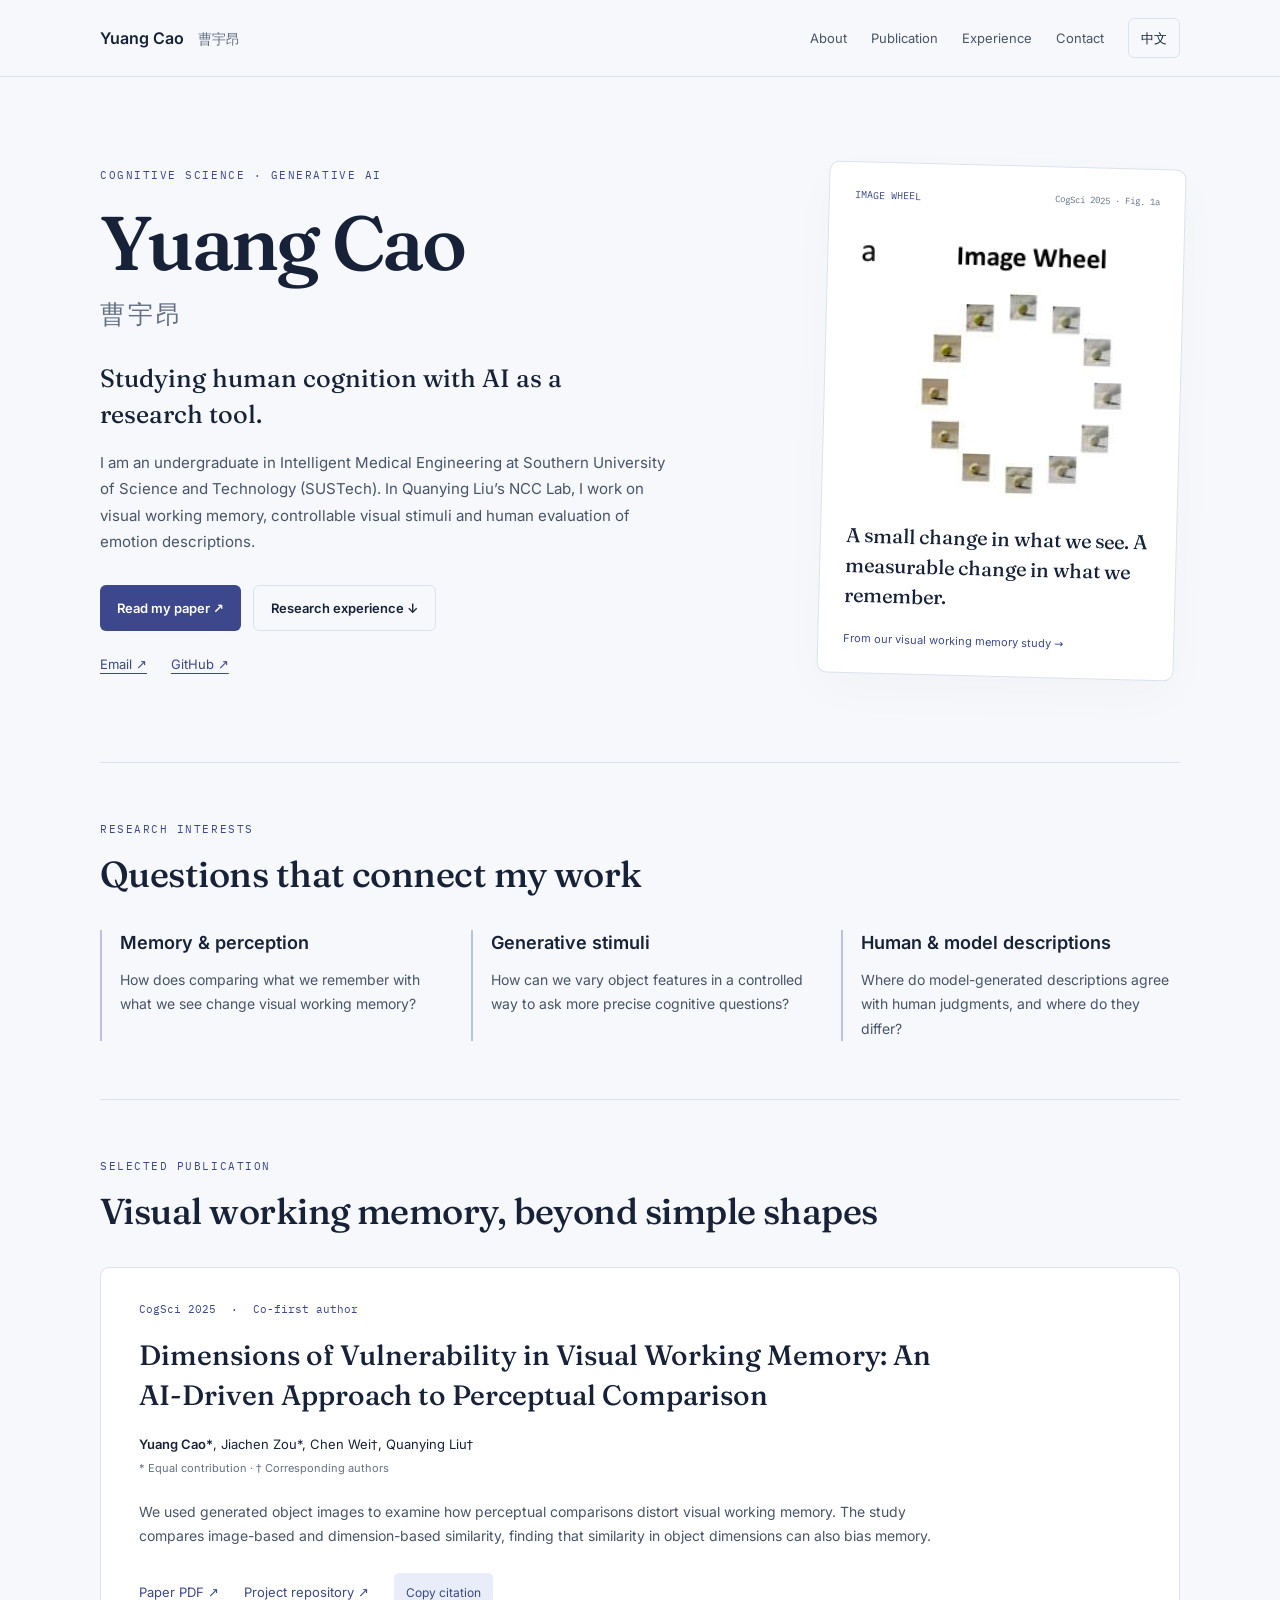
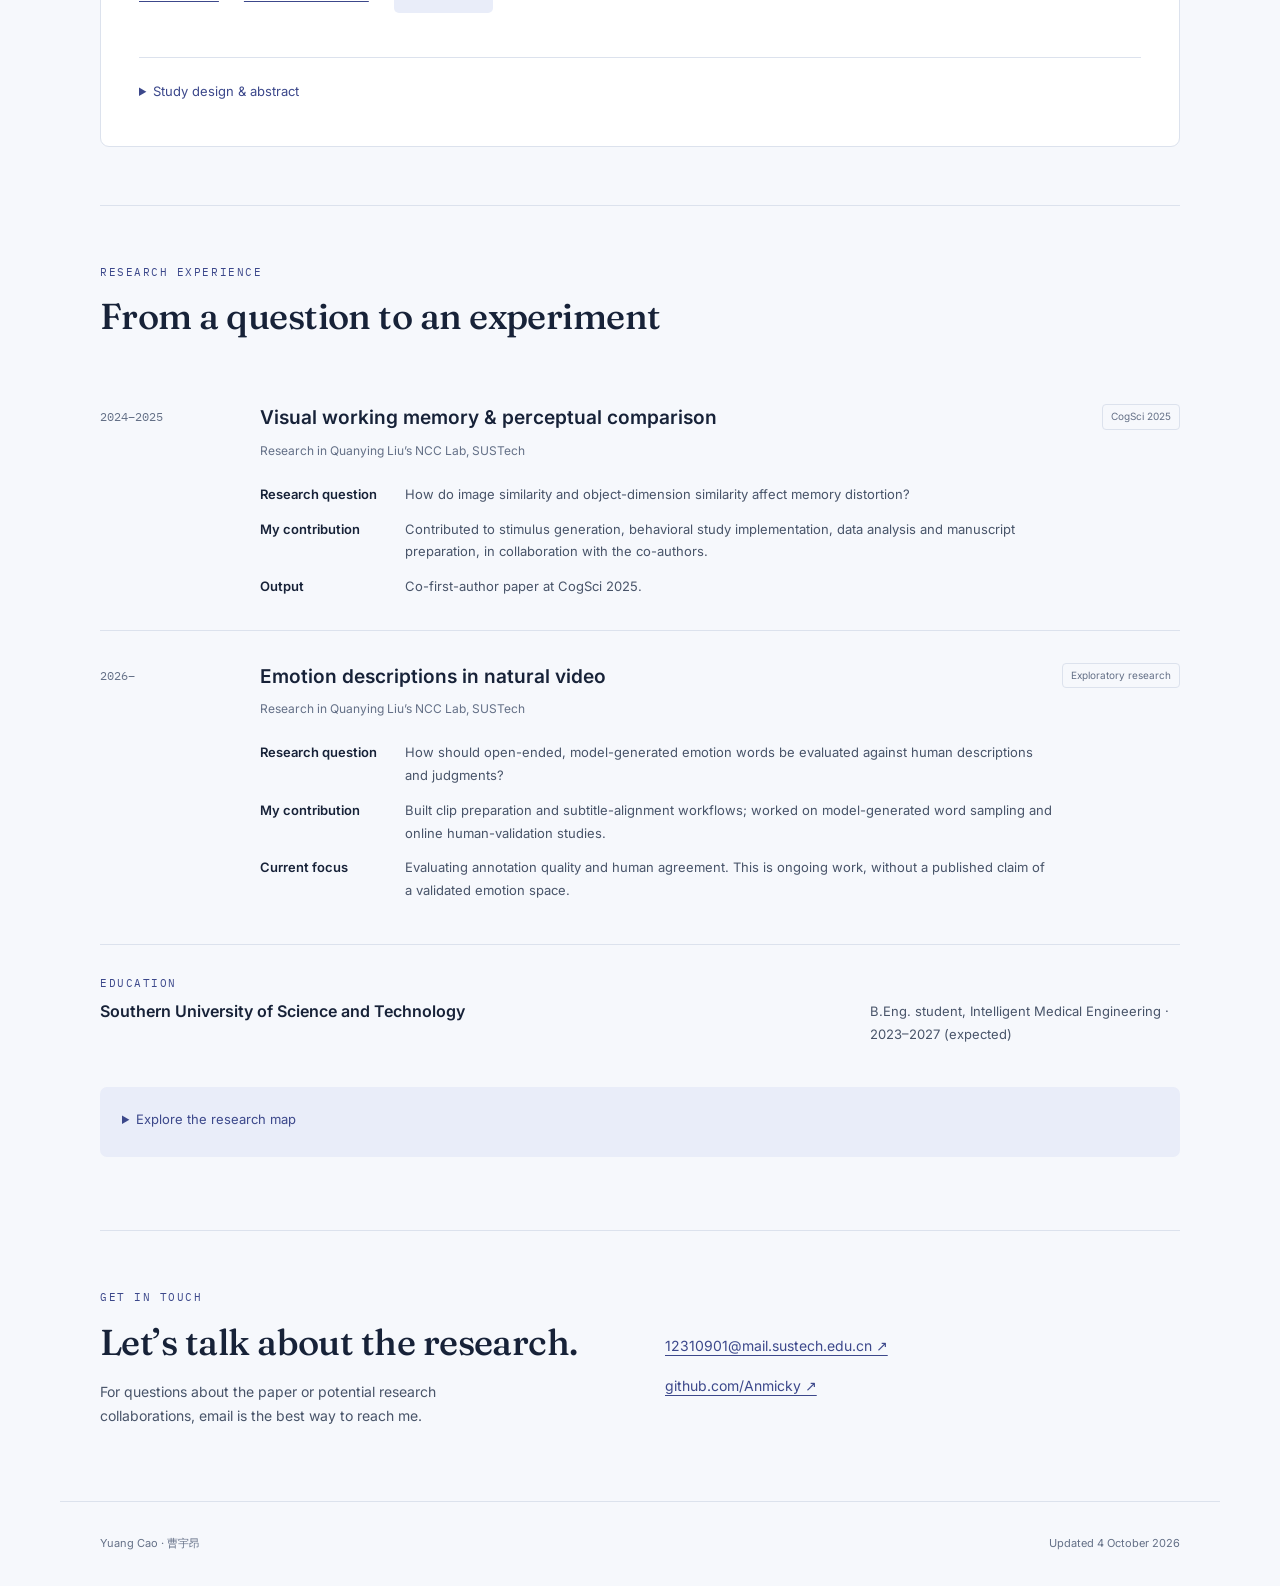
==== commit 10914c4b: "Refine academic homepage with clear research contributions and accessible bilingual layout" ====
--- a/index.html
+++ b/index.html
@@ -1,151 +1,10 @@
 <!doctype html>
-<html lang="zh">
-<head>
-  <meta charset="utf-8">
-  <meta name="viewport" content="width=device-width, initial-scale=1">
-  <title>Yuang Cao · 曹宇昂 — Cognitive Science × AI</title>
-  <meta name="description" content="Yuang Cao (曹宇昂), SUSTech. Using generative AI and cognitive experiments to study visual working memory and emotion structure.">
-  <link rel="icon" href="data:image/svg+xml,%3Csvg xmlns='http://www.w3.org/2000/svg' viewBox='0 0 32 32'%3E%3Ccircle cx='16' cy='16' r='11' fill='none' stroke='%232f55d4' stroke-width='2.5'/%3E%3Ccircle cx='16' cy='16' r='4' fill='%232f55d4'/%3E%3C/svg%3E">
-  <link rel="stylesheet" href="assets/style.css">
-</head>
-<body data-page="public">
-  <header class="topbar">
-    <div class="wrap">
-      <a class="brand" href="#top">曹宇昂<span class="dot">·</span>Yuang Cao</a>
-      <nav class="nav">
-        <a href="#interests" data-i18n="nav_about">About</a>
-        <a href="#publication" data-i18n="nav_pub">Publication</a>
-        <a href="#tree" data-i18n="nav_tree">Research tree</a>
-        <a href="#contact" data-i18n="nav_contact">Contact</a>
-        <button id="lang-toggle" class="btn-lang">EN</button>
-      </nav>
-    </div>
-  </header>
-
-  <section class="hero" id="top">
-    <svg id="hero-rings" aria-hidden="true"></svg>
-    <div class="wrap">
-      <p class="eyebrow" data-i18n="hero_eyebrow">Yuang Cao · Cognitive Science × AI</p>
-      <h1>
-        <span data-i18n="hero_h1_1">Memory is fragile.</span><br>
-        <span class="accent" data-i18n="hero_h1_2">I study exactly how.</span>
-      </h1>
-      <p class="lede" data-i18n="hero_lede">Undergraduate in Intelligent Medical Engineering at SUSTech. I build controllable generative stimuli to probe where visual working memory bends — and I use LLM sampling plus human validation to map emotion structure in natural video.</p>
-      <div class="hero-actions">
-        <a class="cta" href="#tree" data-i18n="cta_tree">Explore my research tree<svg class="icon" viewBox="0 0 24 24" aria-hidden="true"><path d="M5 12h14"/><path d="m12 5 7 7-7 7"/></svg></a>
-        <a class="cta ghost" href="mailto:12310901@mail.sustech.edu.cn" data-i18n="cta_mail">Contact me<svg class="icon" viewBox="0 0 24 24" aria-hidden="true"><rect x="2" y="4" width="20" height="16" rx="2"/><path d="m22 7-10 5L2 7"/></svg></a>
-      </div>
-      <div class="hero-stats">
-        <div class="stat"><b>246</b><span data-i18n="stat_1">online participants</span></div>
-        <div class="stat"><b>29,520</b><span data-i18n="stat_2">behavioral trials</span></div>
-        <div class="stat"><b>42</b><span data-i18n="stat_3">object dimensions</span></div>
-        <div class="stat"><b>1</b><span data-i18n="stat_4">first-author paper</span></div>
-      </div>
-    </div>
-  </section>
-
-  <main class="wrap">
-    <section class="section" id="interests">
-      <div class="section-head">
-        <p class="eyebrow" data-i18n="int_eyebrow">Research interests</p>
-        <h2 data-i18n="int_title">Where I work</h2>
-      </div>
-      <div class="grid-3">
-        <article class="card">
-          <span class="tag" data-i18n="int_1_tag">AI × Cognitive Science</span>
-          <h3 data-i18n="int_1_t">How memory distorts, and what that teaches machines</h3>
-          <p data-i18n="int_1_d">Generative AI and representation learning meet perception, memory and decision-making. My first-author work asks which dimensions of real objects are fragile in memory — and why.</p>
-        </article>
-        <article class="card c-violet">
-          <span class="tag" data-i18n="int_2_tag">Robust, human-aligned AI</span>
-          <h3 data-i18n="int_2_t">Feeding cognitive vulnerability research back into AI</h3>
-          <p data-i18n="int_2_d">Robustness, representation bias, and human-in-the-loop design: systems that understand human perceptual limits, not just benchmark scores.</p>
-        </article>
-        <article class="card c-teal">
-          <span class="tag" data-i18n="int_3_tag">Biomedical & health</span>
-          <h3 data-i18n="int_3_t">From cognitive mechanisms to clinical systems</h3>
-          <p data-i18n="int_3_d">Applying AI to medical imaging and high-dimensional bio data, inspired by how healthy and fragile cognition actually works.</p>
-        </article>
-      </div>
-    </section>
-
-    <section class="section" id="publication">
-      <div class="section-head">
-        <p class="eyebrow" data-i18n="pub_eyebrow">Publication</p>
-        <h2 data-i18n="pub_title">Latest work</h2>
-      </div>
-      <article class="spec">
-        <div class="spec-top">
-          <div>
-            <h3 data-i18n="pub_title_en">Dimensions of Vulnerability in Visual Working Memory: An AI-Driven Approach to Perceptual Comparison</h3>
-            <p class="spec-meta" data-i18n="pub_authors">Yuang Cao*, Jiachen Zou*, Chen Wei†, Quanying Liu† · *equal contribution · †corresponding</p>
-            <p class="spec-meta" data-i18n="pub_venue">Cognitive Science Society Annual Conference (CogSci 2025) · San Francisco · Jul 30 – Aug 2, 2025</p>
-            <div class="spec-linklist">
-              <a href="https://github.com/Anmicky/Dimensions-of-Vulnerability-in-Visual-Working-Memory" target="_blank" rel="noopener"><svg class="icon" viewBox="0 0 24 24" aria-hidden="true"><path d="M15 3h6v6"/><path d="M10 14 21 3"/><path d="M18 13v6a2 2 0 0 1-2 2H5a2 2 0 0 1-2-2V8a2 2 0 0 1 2-2h6"/></svg><span data-i18n="pub_repo_link">GitHub repository</span></a>
-              <a href="paper/CogSci2025_Dimensions_of_Vulnerability_in_VWM.pdf" target="_blank" rel="noopener"><svg class="icon" viewBox="0 0 24 24" aria-hidden="true"><path d="M21 15v4a2 2 0 0 1-2 2H5a2 2 0 0 1-2-2v-4"/><polyline points="7 10 12 15 17 10"/><line x1="12" x2="12" y1="15" y2="3"/></svg><span data-i18n="pub_pdf_link">Download PDF</span></a>
-            </div>
-          </div>
-          <div class="pill-row">
-            <span class="pill accent" data-i18n="pub_badge">Accepted · First author</span>
-            <span class="pill green">CogSci 2025</span>
-            <span class="pill violet">SUSTech</span>
-          </div>
-        </div>
-        <div class="spec-stats">
-          <div class="stat"><b>N = 246</b><span data-i18n="pub_stat_1">participants</span></div>
-          <div class="stat"><b>29,520</b><span data-i18n="pub_stat_2">trials</span></div>
-          <div class="stat"><b>42</b><span data-i18n="pub_stat_3">object dimensions</span></div>
-          <div class="stat"><b data-i18n="pub_stat_4v">2 wheel systems</b><span data-i18n="pub_stat_4">stimulus systems</span></div>
-        </div>
-        <div class="spec-body">
-          <button id="abstract-toggle" class="btn-abstract" data-i18n="pub_abstract_btn">Read abstract</button>
-          <p class="abstract" id="abstract" hidden data-i18n="pub_abstract">Comparisons between visual working memory and new perceptual input can lead to unintended memory distortions…</p>
-        </div>
-      </article>
-    </section>
-
-    <section class="section" id="tree">
-      <div class="section-head">
-        <p class="eyebrow" data-i18n="tree_eyebrow">Research tree</p>
-        <h2 data-i18n="tree_title">A map of my work</h2>
-        <p data-i18n="tree_lede">Every node opens in the side panel. Click a branch to expand or collapse it. Search to focus on any topic.</p>
-      </div>
-      <div class="tree-shell">
-        <div class="tree-stage">
-          <div class="tree-toolbar">
-            <input id="tree-search" class="tree-search" type="search" data-i18n-ph="tree_search_ph" data-i18n-aria="tree_search_aria" placeholder="Search the tree…">
-            <span class="tree-hint" data-i18n="tree_hint">click · expand · search</span>
-          </div>
-          <svg id="tree-canvas" viewBox="-470 -470 940 940" preserveAspectRatio="xMidYMid meet" role="img" aria-label="research tree"></svg>
-          <div class="legend" id="tree-legend"></div>
-        </div>
-        <aside class="tree-panel" id="tree-detail" aria-live="polite"></aside>
-      </div>
-    </section>
-
-    <section class="section" id="contact">
-      <div class="section-head">
-        <p class="eyebrow" data-i18n="contact_eyebrow">Contact</p>
-        <h2 data-i18n="contact_title">Say hello</h2>
-        <p data-i18n="contact_d">For research collaborations, applications, or questions about the work:</p>
-        <div class="contact-row">
-          <a href="mailto:12310901@mail.sustech.edu.cn"><svg class="icon" viewBox="0 0 24 24" aria-hidden="true"><rect x="2" y="4" width="20" height="16" rx="2"/><path d="m22 7-10 5L2 7"/></svg>12310901@mail.sustech.edu.cn</a>
-          <a href="https://github.com/Anmicky" target="_blank" rel="noopener"><svg class="icon" viewBox="0 0 24 24" aria-hidden="true"><path d="M15 22v-4a4.8 4.8 0 0 0-1-3.5c3 0 6-2 6-5.5.08-1.25-.27-2.48-1-3.5.28-1.15.28-2.35 0-3.5 0 0-1 0-3 1.5-2.64-.5-5.36-.5-8 0C6 2 5 2 5 2c-.3 1.15-.3 2.35 0 3.5A5.4 5.4 0 0 0 4 9c0 3.5 3 5.5 6 5.5-.39.49-.68 1.05-.85 1.65-.17.6-.22 1.23-.15 1.85v4"/><path d="M9 18c-4.51 2-5-2-7-2"/></svg>github.com/Anmicky</a>
-        </div>
-      </div>
-    </section>
-  </main>
-
-  <footer>
-    <div class="wrap">
-      <span class="f-brand">曹宇昂 · Yuang Cao</span>
-      <span class="f-meta" data-i18n="footer_note">Last updated 2026-08-23 · Built by hand, no frameworks, no trackers.</span>
-    </div>
-  </footer>
-
-  <script src="assets/d3.min.js"></script>
-  <script src="assets/tree.js"></script>
-  <script src="assets/vendor/scrollreveal.min.js"></script>
-  <script src="assets/main.js"></script>
-</body>
-</html>
+<html lang="en"><head><meta charset="utf-8"><meta name="viewport" content="width=device-width, initial-scale=1">
+<title>Yuang Cao · 曹宇昂 | Cognitive Science & AI</title>
+<meta name="description" content="Yuang Cao, an undergraduate at SUSTech working at the intersection of cognitive science and AI. Research on visual working memory and emotion descriptions.">
+<link rel="canonical" href="https://anmicky.github.io/">
+<meta property="og:type" content="website"><meta property="og:title" content="Yuang Cao · Cognitive Science & AI"><meta property="og:description" content="Research, publications and experience in visual working memory, generative stimuli and human evaluation."><meta property="og:url" content="https://anmicky.github.io/"><meta property="og:image" content="https://anmicky.github.io/assets/experiment-design.png">
+<meta name="theme-color" content="#f6f8fc"><link rel="icon" href="data:image/svg+xml,%3Csvg xmlns='http://www.w3.org/2000/svg' viewBox='0 0 32 32'%3E%3Ccircle cx='16' cy='16' r='11' fill='none' stroke='%233c488b' stroke-width='2.5'/%3E%3Ccircle cx='16' cy='16' r='4' fill='%233c488b'/%3E%3C/svg%3E">
+<link rel="stylesheet" href="assets/homepage.css?v=20261004">
+<script src="assets/public.js?v=20261004" defer></script></head><body>
+<a data-en="Skip to content" data-zh="跳到正文" class="skip-link" href="#main">Skip to content</a><header class="topbar"><div class="wrap topbar-inner"><a class="brand" href="#top">Yuang Cao <span lang="zh">曹宇昂</span></a><nav aria-label="Main navigation"><a data-en="About" data-zh="关于" href="#about">About</a><a data-en="Publication" data-zh="论文" href="#publication">Publication</a><a data-en="Experience" data-zh="经历" href="#experience">Experience</a><a data-en="Contact" data-zh="联系" href="#contact">Contact</a><button id="lang-toggle" type="button" aria-label="Switch to Chinese">中文</button></nav></div></header><main id="main"><section class="hero wrap" id="top"><div class="hero-copy"><p data-en="Cognitive science · Generative AI" data-zh="认知科学 · 生成式 AI" class="eyebrow">Cognitive science · Generative AI</p><h1>Yuang Cao<span lang="zh">曹宇昂</span></h1><p data-en="Studying human cognition with AI as a research tool." data-zh="把 AI 作为工具，研究人的认知。" class="hero-thesis">Studying human cognition with AI as a research tool.</p><p data-en="I am an undergraduate in Intelligent Medical Engineering at Southern University of Science and Technology (SUSTech). In Quanying Liu’s NCC Lab, I work on visual working memory, controllable visual stimuli and human evaluation of emotion descriptions." data-zh="我是南方科技大学智能医学工程本科生。在刘泉影老师的 NCC 实验室，我参与视觉工作记忆、可控视觉刺激，以及情绪描述的人类评估研究。" class="lede">I am an undergraduate in Intelligent Medical Engineering at Southern University of Science and Technology (SUSTech). In Quanying Liu’s NCC Lab, I work on visual working memory, controllable visual stimuli and human evaluation of emotion descriptions.</p><div class="hero-actions"><a data-en="Read my paper ↗" data-zh="阅读我的论文 ↗" class="button primary" href="paper/CogSci2025_Dimensions_of_Vulnerability_in_VWM.pdf" target="_blank" rel="noopener">Read my paper ↗</a><a data-en="Research experience ↓" data-zh="研究经历 ↓" class="button secondary" href="#experience">Research experience ↓</a></div><div class="hero-links"><a href="mailto:12310901@mail.sustech.edu.cn">Email ↗</a><a href="https://github.com/Anmicky">GitHub ↗</a></div></div><figure class="hero-figure"><div class="figure-overline">IMAGE WHEEL <span>CogSci 2025 · Fig. 1a</span></div><img src="assets/image-wheel.png" width="255" height="235" alt="Image wheel from our paper: twelve generated object images arranged in a circle."><figcaption data-en="A small change in what we see. A measurable change in what we remember." data-zh="所见的微小变化，如何改变所记？" >A small change in what we see. A measurable change in what we remember.</figcaption><a class="figure-source" href="#publication"><span data-en="From our visual working memory study →" data-zh="来自我们的视觉工作记忆研究 →" >From our visual working memory study →</span></a></figure></section><div class="wrap"><section class="section" id="about"><div class="section-heading"><p data-en="Research interests" data-zh="研究兴趣" class="eyebrow">Research interests</p><h2 data-en="Questions that connect my work" data-zh="串起研究的问题" >Questions that connect my work</h2></div><div class="interests"><article class="interest"><h3 data-en="Memory &amp; perception" data-zh="记忆与知觉" >Memory &amp; perception</h3><p data-en="How does comparing what we remember with what we see change visual working memory?" data-zh="把记忆中的物体与眼前的物体比较，会怎样改变视觉工作记忆？" >How does comparing what we remember with what we see change visual working memory?</p></article><article class="interest"><h3 data-en="Generative stimuli" data-zh="生成式实验刺激" >Generative stimuli</h3><p data-en="How can we vary object features in a controlled way to ask more precise cognitive questions?" data-zh="如何可控地改变物体特征，提出更精确的认知问题？" >How can we vary object features in a controlled way to ask more precise cognitive questions?</p></article><article class="interest"><h3 data-en="Human &amp; model descriptions" data-zh="人类与模型的描述" >Human &amp; model descriptions</h3><p data-en="Where do model-generated descriptions agree with human judgments, and where do they differ?" data-zh="模型生成的描述与人的判断，在哪些地方一致，又在哪里不同？" >Where do model-generated descriptions agree with human judgments, and where do they differ?</p></article></div></section><section class="section" id="publication"><div class="section-heading"><p data-en="Selected publication" data-zh="代表论文" class="eyebrow">Selected publication</p><h2 data-en="Visual working memory, beyond simple shapes" data-zh="从自然物体研究视觉工作记忆" >Visual working memory, beyond simple shapes</h2></div><article class="publication"><div class="paper-copy"><div class="paper-status">CogSci 2025 <span>·</span> <span data-en="Co-first author" data-zh="共同第一作者" >Co-first author</span></div><h3>Dimensions of Vulnerability in Visual Working Memory: An AI-Driven Approach to Perceptual Comparison</h3><p class="authors"><strong>Yuang Cao*</strong>, Jiachen Zou*, Chen Wei†, Quanying Liu†</p><p data-en="* Equal contribution · † Corresponding authors" data-zh="* 同等贡献 · † 通讯作者" class="paper-meta">* Equal contribution · † Corresponding authors</p><p data-en="We used generated object images to examine how perceptual comparisons distort visual working memory. The study compares image-based and dimension-based similarity, finding that similarity in object dimensions can also bias memory." data-zh="我们利用生成的自然物体图像，研究知觉比较如何改变视觉工作记忆。研究对比图像相似性与维度相似性，发现物体维度的相似性同样能够诱发记忆偏差。" >We used generated object images to examine how perceptual comparisons distort visual working memory. The study compares image-based and dimension-based similarity, finding that similarity in object dimensions can also bias memory.</p><div class="paper-links"><a href="paper/CogSci2025_Dimensions_of_Vulnerability_in_VWM.pdf" target="_blank" rel="noopener"><span data-en="Paper PDF ↗" data-zh="论文 PDF ↗" >Paper PDF ↗</span></a><a href="https://github.com/Anmicky/Dimensions-of-Vulnerability-in-Visual-Working-Memory"><span data-en="Project repository ↗" data-zh="项目仓库 ↗" >Project repository ↗</span></a><button id="cite-button" type="button"><span data-en="Copy citation" data-zh="复制引用" >Copy citation</span></button></div><p id="cite-feedback" class="feedback" role="status"></p><details class="paper-details"><summary><span data-en="Study design &amp; abstract" data-zh="实验设计与摘要" >Study design &amp; abstract</span></summary><figure class="study-figure"><img src="assets/experiment-design.png" width="1025" height="590" loading="lazy" alt="Figure 1 from the paper: image and dimension wheels, followed by the baseline and two perceptual comparison conditions."><figcaption><span data-en="Experimental design · Figure 1 from the paper" data-zh="实验设计 · 论文图 1" >Experimental design · Figure 1 from the paper</span></figcaption></figure><p data-en="The paper tests memory under a baseline condition and two perceptual comparison conditions. Image wheels vary image similarity; dimension wheels vary object-dimension similarity. Both types of comparison can induce memory distortion, with visual dimensions more susceptible than semantic dimensions in this study." data-zh="论文比较基线条件与两种知觉比较条件：图像轮操控图像相似性，维度轮操控物体维度相似性。研究中，两类比较都能诱发记忆偏差，视觉维度比语义维度更易受到影响。" >The paper tests memory under a baseline condition and two perceptual comparison conditions. Image wheels vary image similarity; dimension wheels vary object-dimension similarity. Both types of comparison can induce memory distortion, with visual dimensions more susceptible than semantic dimensions in this study.</p></details></div></article></section><section class="section" id="experience"><div class="section-heading"><p data-en="Research experience" data-zh="研究经历" class="eyebrow">Research experience</p><h2 data-en="From a question to an experiment" data-zh="从问题到实验" >From a question to an experiment</h2></div><div class="experience-list"><article class="experience"><div class="experience-date">2024–2025</div><div class="experience-content"><div class="experience-top"><h3 data-en="Visual working memory &amp; perceptual comparison" data-zh="视觉工作记忆与知觉比较" >Visual working memory &amp; perceptual comparison</h3><span data-en="CogSci 2025" data-zh="已发表" class="status">CogSci 2025</span></div><p data-en="Research in Quanying Liu’s NCC Lab, SUSTech" data-zh="南科大刘泉影老师 NCC 实验室研究" class="affiliation">Research in Quanying Liu’s NCC Lab, SUSTech</p><dl><dt data-en="Research question" data-zh="研究问题" >Research question</dt><dd data-en="How do image similarity and object-dimension similarity affect memory distortion?" data-zh="图像相似性与物体维度相似性，如何影响记忆偏差？" >How do image similarity and object-dimension similarity affect memory distortion?</dd><dt data-en="My contribution" data-zh="我的参与" >My contribution</dt><dd data-en="Contributed to stimulus generation, behavioral study implementation, data analysis and manuscript preparation, in collaboration with the co-authors." data-zh="与共同作者协作，参与刺激生成、行为实验实施、数据分析及论文撰写。" >Contributed to stimulus generation, behavioral study implementation, data analysis and manuscript preparation, in collaboration with the co-authors.</dd><dt data-en="Output" data-zh="产出" >Output</dt><dd data-en="Co-first-author paper at CogSci 2025." data-zh="CogSci 2025 共同第一作者论文。" >Co-first-author paper at CogSci 2025.</dd></dl></div></article><article class="experience"><div class="experience-date">2026–</div><div class="experience-content"><div class="experience-top"><h3 data-en="Emotion descriptions in natural video" data-zh="自然视频中的情绪描述" >Emotion descriptions in natural video</h3><span data-en="Exploratory research" data-zh="探索中" class="status">Exploratory research</span></div><p data-en="Research in Quanying Liu’s NCC Lab, SUSTech" data-zh="南科大刘泉影老师 NCC 实验室研究" class="affiliation">Research in Quanying Liu’s NCC Lab, SUSTech</p><dl><dt data-en="Research question" data-zh="研究问题" >Research question</dt><dd data-en="How should open-ended, model-generated emotion words be evaluated against human descriptions and judgments?" data-zh="如何用人的描述与判断，评估模型开放生成的情绪词？" >How should open-ended, model-generated emotion words be evaluated against human descriptions and judgments?</dd><dt data-en="My contribution" data-zh="我的参与" >My contribution</dt><dd data-en="Built clip preparation and subtitle-alignment workflows; worked on model-generated word sampling and online human-validation studies." data-zh="搭建片段准备与字幕对齐流程，参与模型词采样和在线人类验证实验。" >Built clip preparation and subtitle-alignment workflows; worked on model-generated word sampling and online human-validation studies.</dd><dt data-en="Current focus" data-zh="当前关注" >Current focus</dt><dd data-en="Evaluating annotation quality and human agreement. This is ongoing work, without a published claim of a validated emotion space." data-zh="评估标注质量及与人类判断的一致性。工作仍在探索，尚无已发表、已验证的情绪空间结论。" >Evaluating annotation quality and human agreement. This is ongoing work, without a published claim of a validated emotion space.</dd></dl></div></article></div><div class="education"><div><p data-en="Education" data-zh="教育背景" class="eyebrow">Education</p><h3 data-en="Southern University of Science and Technology" data-zh="南方科技大学" >Southern University of Science and Technology</h3></div><p data-en="B.Eng. student, Intelligent Medical Engineering · 2023–2027 (expected)" data-zh="智能医学工程本科在读 · 2023–2027（预计）" >B.Eng. student, Intelligent Medical Engineering · 2023–2027 (expected)</p></div><details class="research-map" id="tree"><summary><span data-en="Explore the research map" data-zh="展开研究地图" >Explore the research map</span></summary><p><span data-en="A compact overview of the topics above. Select a topic to read more." data-zh="上面研究主题的简要地图。点击主题查看说明。" >A compact overview of the topics above. Select a topic to read more.</span></p><div id="map-content"></div></details></section><section class="section contact" id="contact"><div><p class="eyebrow"><span data-en="Get in touch" data-zh="联系我" >Get in touch</span></p><h2 data-en="Let’s talk about the research." data-zh="聊聊研究。" >Let’s talk about the research.</h2><p data-en="For questions about the paper or potential research collaborations, email is the best way to reach me." data-zh="如果你对论文或潜在研究合作感兴趣，欢迎通过邮件联系。" >For questions about the paper or potential research collaborations, email is the best way to reach me.</p></div><div class="contact-links"><a href="mailto:12310901@mail.sustech.edu.cn">12310901@mail.sustech.edu.cn ↗</a><a href="https://github.com/Anmicky">github.com/Anmicky ↗</a></div></section></div></main><footer class="wrap"><span>Yuang Cao · 曹宇昂</span><span data-en="Updated 4 October 2026" data-zh="更新于 2026 年 10 月 4 日" >Updated 4 October 2026</span></footer></body></html>
--- a/assets/homepage.css
+++ b/assets/homepage.css
@@ -0,0 +1,5 @@
+@font-face{font-family:Fraunces;src:url(fraunces.woff2) format('woff2');font-weight:300 900;font-display:swap}@font-face{font-family:Inter;src:url(inter-400.woff2) format('woff2');font-weight:400;font-display:swap}@font-face{font-family:Inter;src:url(inter-600.woff2) format('woff2');font-weight:600;font-display:swap}@font-face{font-family:Plex;src:url(plex-mono-400.woff2) format('woff2');font-display:swap}
+:root{--ink:#172238;--body:#485469;--muted:#647087;--paper:#f6f8fc;--line:#dce2ed;--accent:#3c488b;--tint:#e9edf9;--display:Fraunces,Georgia,serif;--sans:Inter,system-ui,-apple-system,"Segoe UI",sans-serif}*{box-sizing:border-box}html{scroll-behavior:smooth;scroll-padding-top:95px}body{margin:0;background:var(--paper);color:var(--body);font:16px/1.75 var(--sans);-webkit-font-smoothing:antialiased}a{color:var(--accent);text-underline-offset:4px}a:hover{text-decoration-thickness:2px}button,summary{font:inherit}button{cursor:pointer}a,button,summary{-webkit-tap-highlight-color:transparent}:focus-visible{outline:3px solid var(--accent);outline-offset:5px}.wrap{max-width:1160px;padding:0 40px;margin:auto}.skip-link{position:fixed;top:-100px;left:16px;z-index:99;background:white;padding:12px}.skip-link:focus{top:8px}.topbar{position:sticky;top:0;z-index:20;background:rgba(246,248,252,.96);border-bottom:1px solid var(--line)}.topbar-inner{min-height:76px;display:flex;justify-content:space-between;align-items:center;gap:20px}.brand{font-weight:600;text-decoration:none;color:var(--ink);white-space:nowrap}.brand span{font-weight:400;color:var(--muted);margin-left:10px;font-size:14px}nav{display:flex;align-items:center;gap:24px}nav a{font-size:13px;text-decoration:none;color:var(--body);min-height:44px;display:flex;align-items:center}#lang-toggle{border:1px solid var(--line);border-radius:6px;min-height:40px;padding:6px 12px;background:transparent;color:var(--ink);font-size:13px}.hero{display:grid;grid-template-columns:minmax(0,1.45fr) minmax(0,.8fr);gap:75px;padding-top:88px;padding-bottom:85px;align-items:center}.eyebrow{font:11px/1.6 Plex,monospace;text-transform:uppercase;letter-spacing:.14em;color:var(--accent);margin:0 0 20px}h1,h2,h3{color:var(--ink)}h1{font:560 clamp(48px,6vw,76px)/1.02 var(--display);letter-spacing:-.035em;margin:0 0 28px}h1 span{display:block;font:400 25px/1.4 var(--sans);letter-spacing:.12em;margin-top:15px;color:var(--muted)}.hero-thesis{font:450 25px/1.45 var(--display);color:var(--ink);max-width:510px;margin:0 0 18px}.lede{max-width:580px;font-size:15px;margin:0 0 30px}.hero-actions{display:flex;flex-wrap:wrap;gap:12px}.button{min-height:46px;display:inline-flex;align-items:center;justify-content:center;padding:10px 17px;border-radius:6px;font-size:13px;font-weight:600;text-decoration:none}.primary{color:white;background:var(--accent)}.secondary{border:1px solid var(--line);color:var(--ink)}.button:hover{opacity:.9;text-decoration:none}.hero-links{display:flex;gap:24px;font-size:13px;margin-top:22px}.hero-figure{margin:0;background:white;border:1px solid var(--line);border-radius:10px;padding:25px 25px 22px;box-shadow:0 16px 50px #17223806;transform:rotate(1.5deg)}.figure-overline{font:10px/1.6 Plex,monospace;color:var(--accent);display:flex;justify-content:space-between;gap:12px}.figure-overline span{color:var(--muted);font-size:9px}.hero-figure img{display:block;width:100%;height:auto;margin:18px auto}.hero-figure figcaption{font:450 20px/1.5 var(--display);color:var(--ink);margin:12px 0}.figure-source{font-size:11px;text-decoration:none}.section{padding:58px 0;border-top:1px solid var(--line)}.section-heading{margin-bottom:32px}.section-heading .eyebrow{margin-bottom:12px}h2{font:500 clamp(27px,3.3vw,36px)/1.3 var(--display);letter-spacing:-.015em;margin:0}h3{font-size:18px;line-height:1.45;margin:0 0 12px}.interests{display:grid;grid-template-columns:repeat(3,1fr);gap:32px}.interest{padding-left:18px;border-left:2px solid #bac2e3}.interest p{font-size:14px;margin:0}.publication{background:white;border:1px solid var(--line);border-radius:9px;padding:32px 38px}.paper-status{font:11px/1.7 Plex,monospace;color:var(--accent);margin-bottom:18px}.paper-status>span:not([data-en]){margin:0 8px}.publication h3{font:500 clamp(22px,3vw,28px)/1.4 var(--display);max-width:820px}.authors{font-size:13px;margin:18px 0 3px;color:var(--ink)}.paper-meta{font-size:11px;color:var(--muted);margin:0 0 22px}.paper-copy>p:not(.authors):not(.paper-meta):not(.feedback){max-width:800px;font-size:14px}.paper-links{display:flex;gap:25px;align-items:center;flex-wrap:wrap;margin:24px 0 12px;font-size:13px}.paper-links button{border:0;background:var(--tint);color:var(--accent);border-radius:5px;min-height:40px;padding:6px 12px;font-size:12px}.feedback{min-height:20px;font-size:12px;margin:0}.paper-details{border-top:1px solid var(--line);margin-top:12px;padding-top:16px}summary{cursor:pointer;color:var(--accent);font-size:13px;min-height:40px;padding:6px 0}summary:hover{text-decoration:underline}.study-figure{margin:18px 0}.study-figure img{width:100%;height:auto}.study-figure figcaption{font-size:11px;color:var(--muted)}.paper-details>p{font-size:14px}.experience{display:grid;grid-template-columns:135px minmax(0,1fr);gap:25px;padding:32px 0}.experience+.experience{border-top:1px solid var(--line)}.experience-date{font:12px/1.7 Plex,monospace;color:var(--muted);padding-top:3px}.experience-top{display:flex;gap:15px;align-items:start;justify-content:space-between}.experience-top h3{margin:0;font-size:19px}.status{font-size:10px;border:1px solid var(--line);padding:3px 8px;border-radius:4px;white-space:nowrap;color:var(--muted)}.affiliation{font-size:12px;color:var(--muted);margin:8px 0 22px}dl{display:grid;grid-template-columns:125px minmax(0,1fr);gap:12px 20px;font-size:13px;margin:0}dt{font-weight:600;color:var(--ink)}dd{margin:0;max-width:650px}.education{display:flex;justify-content:space-between;gap:35px;border-top:1px solid var(--line);margin-top:10px;padding:30px 0}.education .eyebrow{margin-bottom:8px}.education h3{font-size:16px}.education>p{font-size:13px;max-width:310px;margin:25px 0 0}.research-map{background:var(--tint);border-radius:7px;padding:15px 22px;margin-top:12px}.research-map>p{font-size:13px}.map-grid{display:grid;grid-template-columns:repeat(3,1fr);gap:15px;margin-top:18px}.map-topic{background:white;border:1px solid var(--line);border-radius:5px;padding:12px}.map-topic p{font-size:12px;margin:8px 0}.contact{display:grid;grid-template-columns:1fr 1fr;gap:50px;margin-top:15px}.contact .eyebrow{margin-bottom:12px}.contact p:not(.eyebrow){font-size:14px;max-width:420px}.contact-links{display:flex;flex-direction:column;justify-content:center;align-items:start;gap:15px;font-size:14px;overflow-wrap:anywhere}footer{border-top:1px solid var(--line);min-height:85px;display:flex;justify-content:space-between;align-items:center;gap:20px;font-size:11px;color:var(--muted)}
+@media(max-width:850px){.wrap{padding-left:25px;padding-right:25px}.hero{gap:35px;padding-top:60px;padding-bottom:60px}.hero-figure{padding:17px}.figure-overline{display:block}.figure-overline span{display:block}.hero-figure figcaption{font-size:17px}nav{gap:14px}.brand span{display:none}.experience-top{flex-wrap:wrap}.interests{gap:20px}.contact{gap:25px}}
+@media(max-width:620px){.topbar-inner{min-height:65px;flex-wrap:wrap;padding-top:12px;padding-bottom:9px;gap:3px}.brand{font-size:14px}nav{width:100%;gap:0;justify-content:space-between}nav a{font-size:12px;min-height:35px}#lang-toggle{min-height:34px;font-size:12px}.hero{grid-template-columns:1fr;gap:30px;padding-top:45px;padding-bottom:45px}h1{font-size:57px}.hero-thesis{font-size:23px}.hero-figure{max-width:360px;width:100%;transform:none;justify-self:center;padding:22px}.figure-overline{display:flex}.hero-figure img{max-width:245px}.interests{grid-template-columns:1fr;gap:25px}.section{padding:40px 0}.publication{padding:23px}.experience{grid-template-columns:1fr;gap:12px;padding:25px 0}dl{grid-template-columns:1fr;gap:5px}dd{margin-bottom:12px}.education{display:block}.education>p{margin-top:12px;max-width:none}.contact{grid-template-columns:1fr;gap:15px}.contact-links{font-size:13px}.map-grid{grid-template-columns:1fr}footer{flex-wrap:wrap;justify-content:start;gap:5px;padding-top:20px;padding-bottom:20px;min-height:75px}footer span{width:100%}}
+@media(prefers-reduced-motion:reduce){html{scroll-behavior:auto}}@media print{.topbar,.hero-figure,.hero-actions,.hero-links,.paper-links,.research-map{display:none}.wrap{padding:0;max-width:none}.hero{display:block;padding:0 0 20px}.section{padding:20px 0}.publication{border:0;padding:0}.hero h1{font-size:38px}.contact{display:block}body{background:white;font-size:12px}footer{min-height:30px}.experience{break-inside:avoid}}
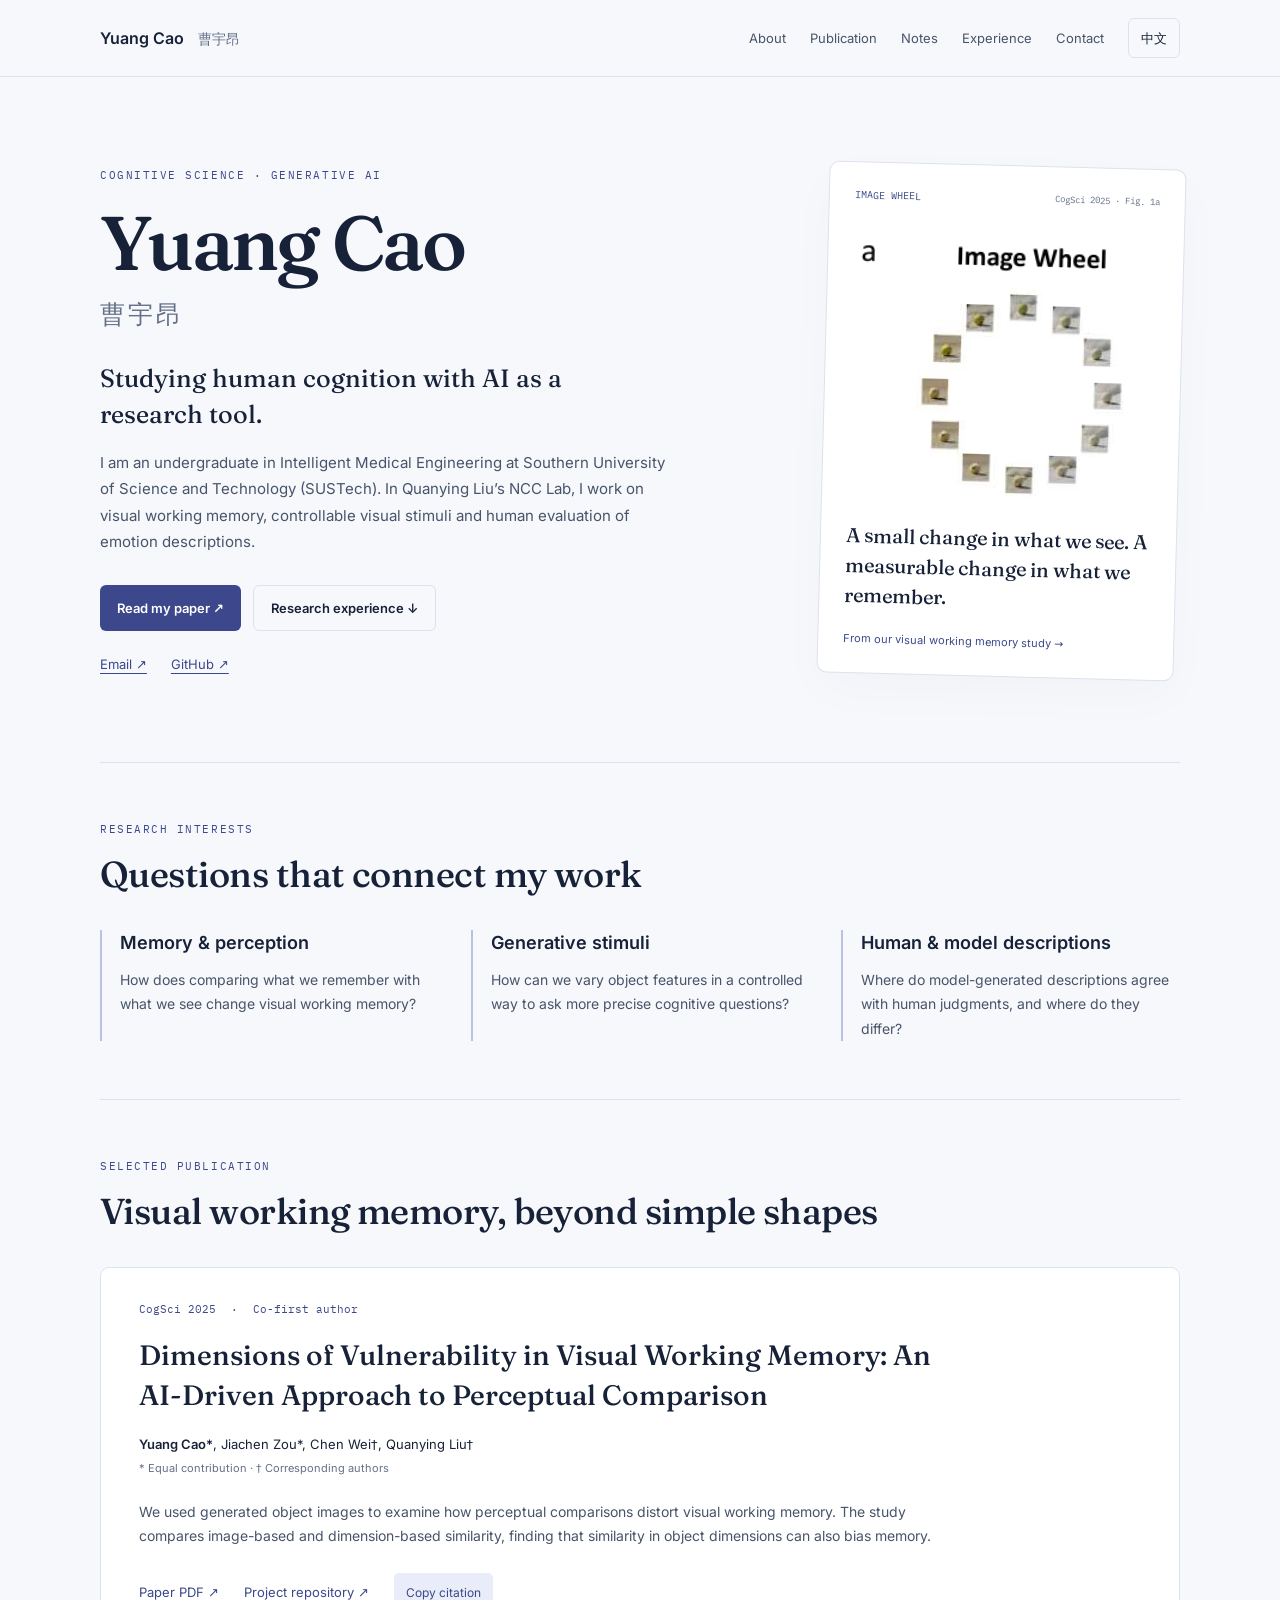
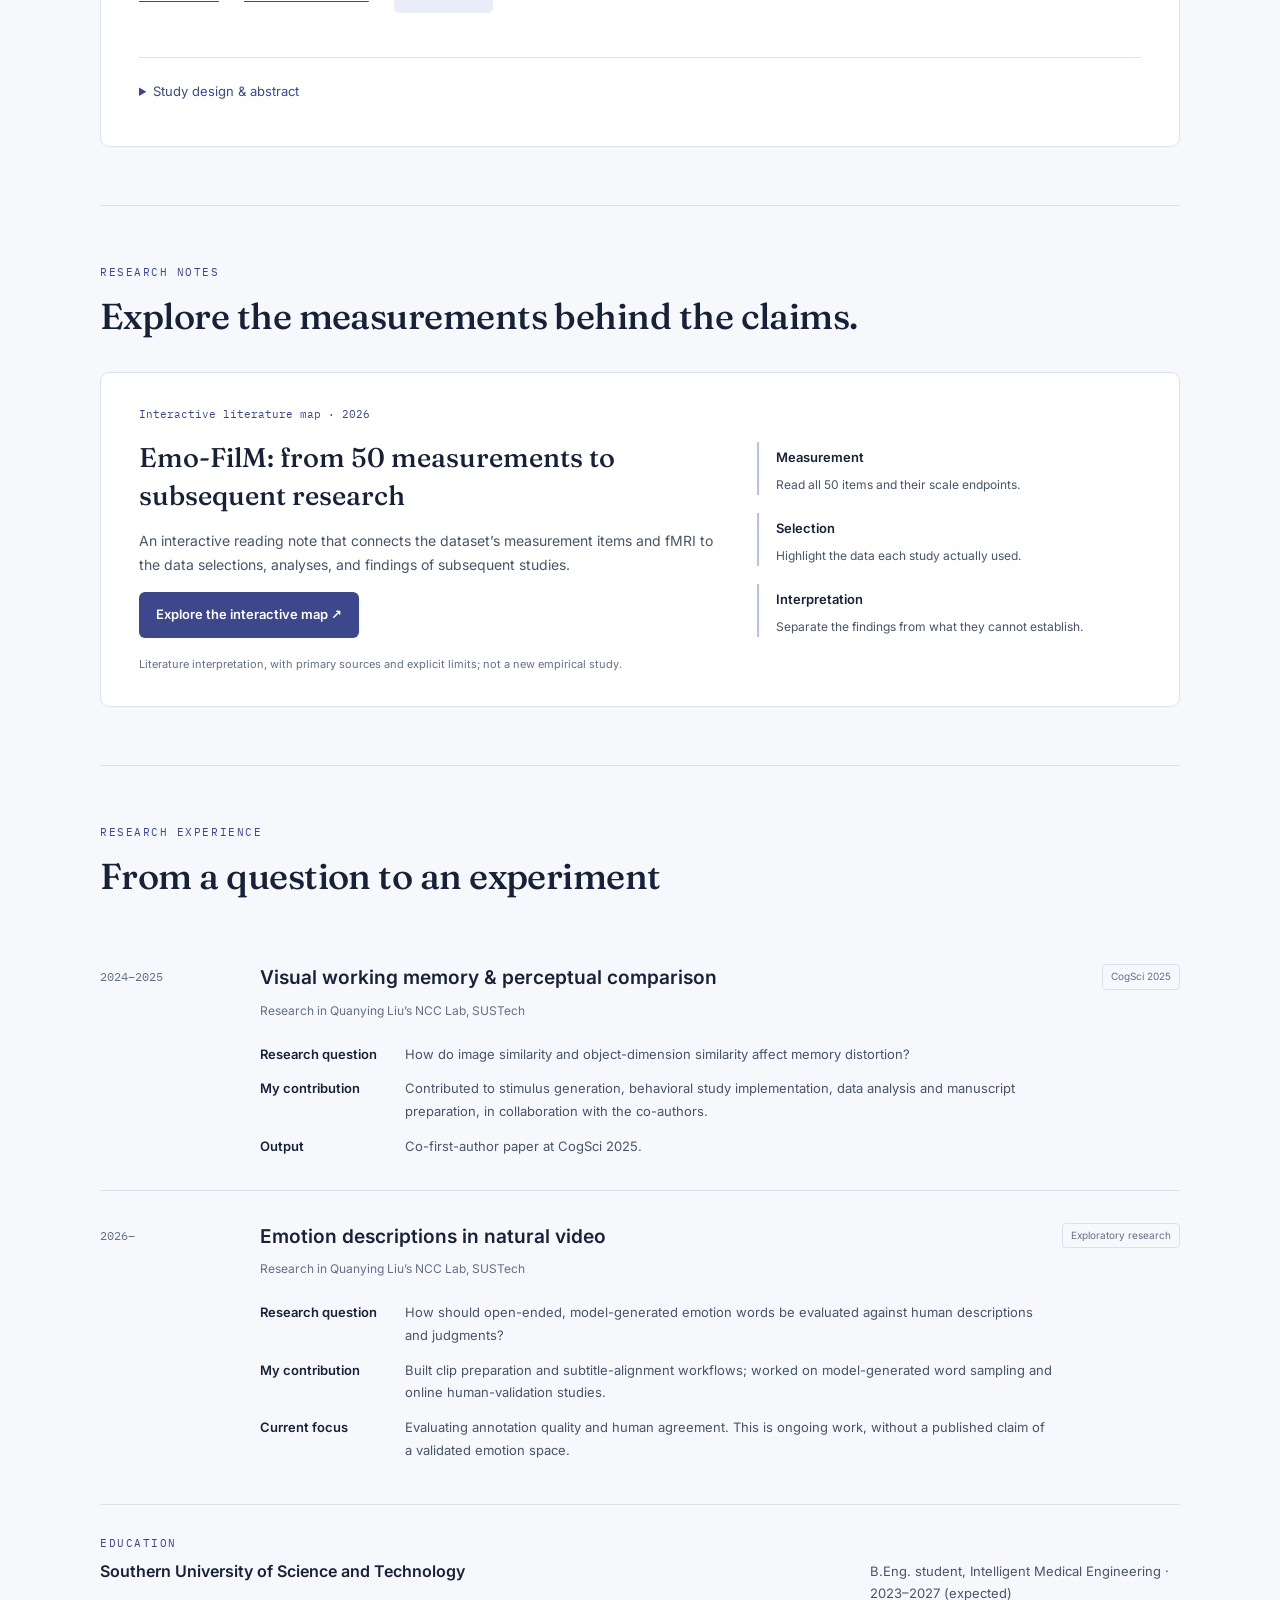
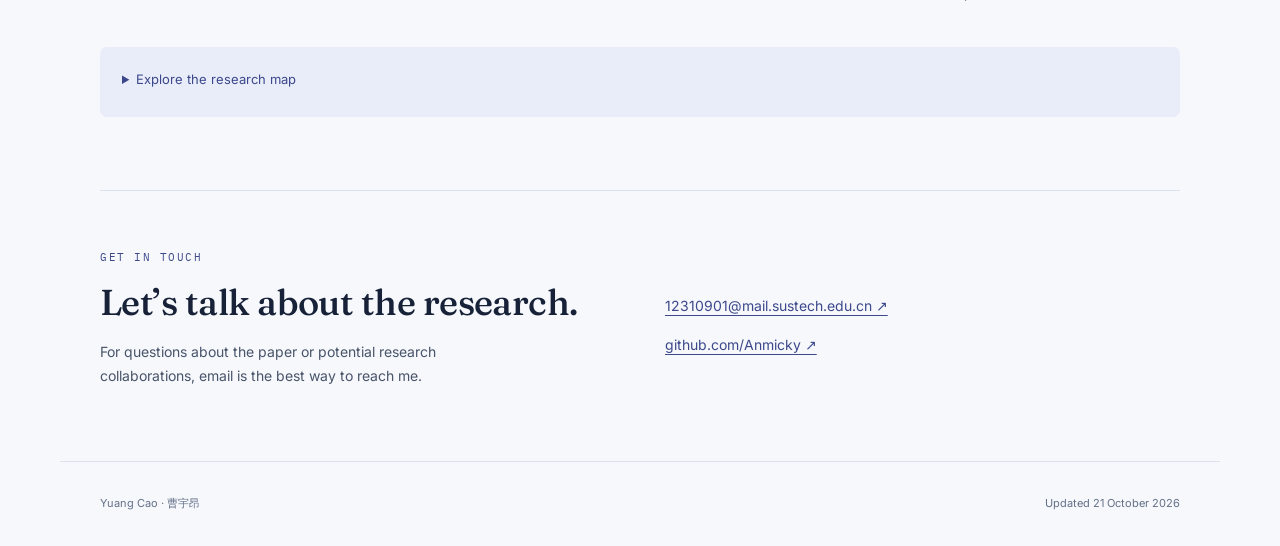
==== commit e66a117f: "Connect research notes to the academic homepage" ====
--- a/index.html
+++ b/index.html
@@ -5,6 +5,6 @@
 <link rel="canonical" href="https://anmicky.github.io/">
 <meta property="og:type" content="website"><meta property="og:title" content="Yuang Cao · Cognitive Science & AI"><meta property="og:description" content="Research, publications and experience in visual working memory, generative stimuli and human evaluation."><meta property="og:url" content="https://anmicky.github.io/"><meta property="og:image" content="https://anmicky.github.io/assets/experiment-design.png">
 <meta name="theme-color" content="#f6f8fc"><link rel="icon" href="data:image/svg+xml,%3Csvg xmlns='http://www.w3.org/2000/svg' viewBox='0 0 32 32'%3E%3Ccircle cx='16' cy='16' r='11' fill='none' stroke='%233c488b' stroke-width='2.5'/%3E%3Ccircle cx='16' cy='16' r='4' fill='%233c488b'/%3E%3C/svg%3E">
-<link rel="stylesheet" href="assets/homepage.css?v=20261004">
-<script src="assets/public.js?v=20261004" defer></script></head><body>
-<a data-en="Skip to content" data-zh="跳到正文" class="skip-link" href="#main">Skip to content</a><header class="topbar"><div class="wrap topbar-inner"><a class="brand" href="#top">Yuang Cao <span lang="zh">曹宇昂</span></a><nav aria-label="Main navigation"><a data-en="About" data-zh="关于" href="#about">About</a><a data-en="Publication" data-zh="论文" href="#publication">Publication</a><a data-en="Experience" data-zh="经历" href="#experience">Experience</a><a data-en="Contact" data-zh="联系" href="#contact">Contact</a><button id="lang-toggle" type="button" aria-label="Switch to Chinese">中文</button></nav></div></header><main id="main"><section class="hero wrap" id="top"><div class="hero-copy"><p data-en="Cognitive science · Generative AI" data-zh="认知科学 · 生成式 AI" class="eyebrow">Cognitive science · Generative AI</p><h1>Yuang Cao<span lang="zh">曹宇昂</span></h1><p data-en="Studying human cognition with AI as a research tool." data-zh="把 AI 作为工具，研究人的认知。" class="hero-thesis">Studying human cognition with AI as a research tool.</p><p data-en="I am an undergraduate in Intelligent Medical Engineering at Southern University of Science and Technology (SUSTech). In Quanying Liu’s NCC Lab, I work on visual working memory, controllable visual stimuli and human evaluation of emotion descriptions." data-zh="我是南方科技大学智能医学工程本科生。在刘泉影老师的 NCC 实验室，我参与视觉工作记忆、可控视觉刺激，以及情绪描述的人类评估研究。" class="lede">I am an undergraduate in Intelligent Medical Engineering at Southern University of Science and Technology (SUSTech). In Quanying Liu’s NCC Lab, I work on visual working memory, controllable visual stimuli and human evaluation of emotion descriptions.</p><div class="hero-actions"><a data-en="Read my paper ↗" data-zh="阅读我的论文 ↗" class="button primary" href="paper/CogSci2025_Dimensions_of_Vulnerability_in_VWM.pdf" target="_blank" rel="noopener">Read my paper ↗</a><a data-en="Research experience ↓" data-zh="研究经历 ↓" class="button secondary" href="#experience">Research experience ↓</a></div><div class="hero-links"><a href="mailto:12310901@mail.sustech.edu.cn">Email ↗</a><a href="https://github.com/Anmicky">GitHub ↗</a></div></div><figure class="hero-figure"><div class="figure-overline">IMAGE WHEEL <span>CogSci 2025 · Fig. 1a</span></div><img src="assets/image-wheel.png" width="255" height="235" alt="Image wheel from our paper: twelve generated object images arranged in a circle."><figcaption data-en="A small change in what we see. A measurable change in what we remember." data-zh="所见的微小变化，如何改变所记？" >A small change in what we see. A measurable change in what we remember.</figcaption><a class="figure-source" href="#publication"><span data-en="From our visual working memory study →" data-zh="来自我们的视觉工作记忆研究 →" >From our visual working memory study →</span></a></figure></section><div class="wrap"><section class="section" id="about"><div class="section-heading"><p data-en="Research interests" data-zh="研究兴趣" class="eyebrow">Research interests</p><h2 data-en="Questions that connect my work" data-zh="串起研究的问题" >Questions that connect my work</h2></div><div class="interests"><article class="interest"><h3 data-en="Memory &amp; perception" data-zh="记忆与知觉" >Memory &amp; perception</h3><p data-en="How does comparing what we remember with what we see change visual working memory?" data-zh="把记忆中的物体与眼前的物体比较，会怎样改变视觉工作记忆？" >How does comparing what we remember with what we see change visual working memory?</p></article><article class="interest"><h3 data-en="Generative stimuli" data-zh="生成式实验刺激" >Generative stimuli</h3><p data-en="How can we vary object features in a controlled way to ask more precise cognitive questions?" data-zh="如何可控地改变物体特征，提出更精确的认知问题？" >How can we vary object features in a controlled way to ask more precise cognitive questions?</p></article><article class="interest"><h3 data-en="Human &amp; model descriptions" data-zh="人类与模型的描述" >Human &amp; model descriptions</h3><p data-en="Where do model-generated descriptions agree with human judgments, and where do they differ?" data-zh="模型生成的描述与人的判断，在哪些地方一致，又在哪里不同？" >Where do model-generated descriptions agree with human judgments, and where do they differ?</p></article></div></section><section class="section" id="publication"><div class="section-heading"><p data-en="Selected publication" data-zh="代表论文" class="eyebrow">Selected publication</p><h2 data-en="Visual working memory, beyond simple shapes" data-zh="从自然物体研究视觉工作记忆" >Visual working memory, beyond simple shapes</h2></div><article class="publication"><div class="paper-copy"><div class="paper-status">CogSci 2025 <span>·</span> <span data-en="Co-first author" data-zh="共同第一作者" >Co-first author</span></div><h3>Dimensions of Vulnerability in Visual Working Memory: An AI-Driven Approach to Perceptual Comparison</h3><p class="authors"><strong>Yuang Cao*</strong>, Jiachen Zou*, Chen Wei†, Quanying Liu†</p><p data-en="* Equal contribution · † Corresponding authors" data-zh="* 同等贡献 · † 通讯作者" class="paper-meta">* Equal contribution · † Corresponding authors</p><p data-en="We used generated object images to examine how perceptual comparisons distort visual working memory. The study compares image-based and dimension-based similarity, finding that similarity in object dimensions can also bias memory." data-zh="我们利用生成的自然物体图像，研究知觉比较如何改变视觉工作记忆。研究对比图像相似性与维度相似性，发现物体维度的相似性同样能够诱发记忆偏差。" >We used generated object images to examine how perceptual comparisons distort visual working memory. The study compares image-based and dimension-based similarity, finding that similarity in object dimensions can also bias memory.</p><div class="paper-links"><a href="paper/CogSci2025_Dimensions_of_Vulnerability_in_VWM.pdf" target="_blank" rel="noopener"><span data-en="Paper PDF ↗" data-zh="论文 PDF ↗" >Paper PDF ↗</span></a><a href="https://github.com/Anmicky/Dimensions-of-Vulnerability-in-Visual-Working-Memory"><span data-en="Project repository ↗" data-zh="项目仓库 ↗" >Project repository ↗</span></a><button id="cite-button" type="button"><span data-en="Copy citation" data-zh="复制引用" >Copy citation</span></button></div><p id="cite-feedback" class="feedback" role="status"></p><details class="paper-details"><summary><span data-en="Study design &amp; abstract" data-zh="实验设计与摘要" >Study design &amp; abstract</span></summary><figure class="study-figure"><img src="assets/experiment-design.png" width="1025" height="590" loading="lazy" alt="Figure 1 from the paper: image and dimension wheels, followed by the baseline and two perceptual comparison conditions."><figcaption><span data-en="Experimental design · Figure 1 from the paper" data-zh="实验设计 · 论文图 1" >Experimental design · Figure 1 from the paper</span></figcaption></figure><p data-en="The paper tests memory under a baseline condition and two perceptual comparison conditions. Image wheels vary image similarity; dimension wheels vary object-dimension similarity. Both types of comparison can induce memory distortion, with visual dimensions more susceptible than semantic dimensions in this study." data-zh="论文比较基线条件与两种知觉比较条件：图像轮操控图像相似性，维度轮操控物体维度相似性。研究中，两类比较都能诱发记忆偏差，视觉维度比语义维度更易受到影响。" >The paper tests memory under a baseline condition and two perceptual comparison conditions. Image wheels vary image similarity; dimension wheels vary object-dimension similarity. Both types of comparison can induce memory distortion, with visual dimensions more susceptible than semantic dimensions in this study.</p></details></div></article></section><section class="section" id="experience"><div class="section-heading"><p data-en="Research experience" data-zh="研究经历" class="eyebrow">Research experience</p><h2 data-en="From a question to an experiment" data-zh="从问题到实验" >From a question to an experiment</h2></div><div class="experience-list"><article class="experience"><div class="experience-date">2024–2025</div><div class="experience-content"><div class="experience-top"><h3 data-en="Visual working memory &amp; perceptual comparison" data-zh="视觉工作记忆与知觉比较" >Visual working memory &amp; perceptual comparison</h3><span data-en="CogSci 2025" data-zh="已发表" class="status">CogSci 2025</span></div><p data-en="Research in Quanying Liu’s NCC Lab, SUSTech" data-zh="南科大刘泉影老师 NCC 实验室研究" class="affiliation">Research in Quanying Liu’s NCC Lab, SUSTech</p><dl><dt data-en="Research question" data-zh="研究问题" >Research question</dt><dd data-en="How do image similarity and object-dimension similarity affect memory distortion?" data-zh="图像相似性与物体维度相似性，如何影响记忆偏差？" >How do image similarity and object-dimension similarity affect memory distortion?</dd><dt data-en="My contribution" data-zh="我的参与" >My contribution</dt><dd data-en="Contributed to stimulus generation, behavioral study implementation, data analysis and manuscript preparation, in collaboration with the co-authors." data-zh="与共同作者协作，参与刺激生成、行为实验实施、数据分析及论文撰写。" >Contributed to stimulus generation, behavioral study implementation, data analysis and manuscript preparation, in collaboration with the co-authors.</dd><dt data-en="Output" data-zh="产出" >Output</dt><dd data-en="Co-first-author paper at CogSci 2025." data-zh="CogSci 2025 共同第一作者论文。" >Co-first-author paper at CogSci 2025.</dd></dl></div></article><article class="experience"><div class="experience-date">2026–</div><div class="experience-content"><div class="experience-top"><h3 data-en="Emotion descriptions in natural video" data-zh="自然视频中的情绪描述" >Emotion descriptions in natural video</h3><span data-en="Exploratory research" data-zh="探索中" class="status">Exploratory research</span></div><p data-en="Research in Quanying Liu’s NCC Lab, SUSTech" data-zh="南科大刘泉影老师 NCC 实验室研究" class="affiliation">Research in Quanying Liu’s NCC Lab, SUSTech</p><dl><dt data-en="Research question" data-zh="研究问题" >Research question</dt><dd data-en="How should open-ended, model-generated emotion words be evaluated against human descriptions and judgments?" data-zh="如何用人的描述与判断，评估模型开放生成的情绪词？" >How should open-ended, model-generated emotion words be evaluated against human descriptions and judgments?</dd><dt data-en="My contribution" data-zh="我的参与" >My contribution</dt><dd data-en="Built clip preparation and subtitle-alignment workflows; worked on model-generated word sampling and online human-validation studies." data-zh="搭建片段准备与字幕对齐流程，参与模型词采样和在线人类验证实验。" >Built clip preparation and subtitle-alignment workflows; worked on model-generated word sampling and online human-validation studies.</dd><dt data-en="Current focus" data-zh="当前关注" >Current focus</dt><dd data-en="Evaluating annotation quality and human agreement. This is ongoing work, without a published claim of a validated emotion space." data-zh="评估标注质量及与人类判断的一致性。工作仍在探索，尚无已发表、已验证的情绪空间结论。" >Evaluating annotation quality and human agreement. This is ongoing work, without a published claim of a validated emotion space.</dd></dl></div></article></div><div class="education"><div><p data-en="Education" data-zh="教育背景" class="eyebrow">Education</p><h3 data-en="Southern University of Science and Technology" data-zh="南方科技大学" >Southern University of Science and Technology</h3></div><p data-en="B.Eng. student, Intelligent Medical Engineering · 2023–2027 (expected)" data-zh="智能医学工程本科在读 · 2023–2027（预计）" >B.Eng. student, Intelligent Medical Engineering · 2023–2027 (expected)</p></div><details class="research-map" id="tree"><summary><span data-en="Explore the research map" data-zh="展开研究地图" >Explore the research map</span></summary><p><span data-en="A compact overview of the topics above. Select a topic to read more." data-zh="上面研究主题的简要地图。点击主题查看说明。" >A compact overview of the topics above. Select a topic to read more.</span></p><div id="map-content"></div></details></section><section class="section contact" id="contact"><div><p class="eyebrow"><span data-en="Get in touch" data-zh="联系我" >Get in touch</span></p><h2 data-en="Let’s talk about the research." data-zh="聊聊研究。" >Let’s talk about the research.</h2><p data-en="For questions about the paper or potential research collaborations, email is the best way to reach me." data-zh="如果你对论文或潜在研究合作感兴趣，欢迎通过邮件联系。" >For questions about the paper or potential research collaborations, email is the best way to reach me.</p></div><div class="contact-links"><a href="mailto:12310901@mail.sustech.edu.cn">12310901@mail.sustech.edu.cn ↗</a><a href="https://github.com/Anmicky">github.com/Anmicky ↗</a></div></section></div></main><footer class="wrap"><span>Yuang Cao · 曹宇昂</span><span data-en="Updated 4 October 2026" data-zh="更新于 2026 年 10 月 4 日" >Updated 4 October 2026</span></footer></body></html>+<link rel="stylesheet" href="assets/homepage.css?v=20261021">
+<script src="assets/public.js?v=20261021" defer></script></head><body>
+<a data-en="Skip to content" data-zh="跳到正文" class="skip-link" href="#main">Skip to content</a><header class="topbar"><div class="wrap topbar-inner"><a class="brand" href="#top">Yuang Cao <span lang="zh">曹宇昂</span></a><nav aria-label="Main navigation"><a data-en="About" data-zh="关于" href="#about">About</a><a data-en="Publication" data-zh="论文" href="#publication">Publication</a><a data-en="Notes" data-zh="笔记" href="#notes">Notes</a><a data-en="Experience" data-zh="经历" href="#experience">Experience</a><a data-en="Contact" data-zh="联系" href="#contact">Contact</a><button id="lang-toggle" type="button" aria-label="Switch to Chinese">中文</button></nav></div></header><main id="main"><section class="hero wrap" id="top"><div class="hero-copy"><p data-en="Cognitive science · Generative AI" data-zh="认知科学 · 生成式 AI" class="eyebrow">Cognitive science · Generative AI</p><h1>Yuang Cao<span lang="zh">曹宇昂</span></h1><p data-en="Studying human cognition with AI as a research tool." data-zh="把 AI 作为工具，研究人的认知。" class="hero-thesis">Studying human cognition with AI as a research tool.</p><p data-en="I am an undergraduate in Intelligent Medical Engineering at Southern University of Science and Technology (SUSTech). In Quanying Liu’s NCC Lab, I work on visual working memory, controllable visual stimuli and human evaluation of emotion descriptions." data-zh="我是南方科技大学智能医学工程本科生。在刘泉影老师的 NCC 实验室，我参与视觉工作记忆、可控视觉刺激，以及情绪描述的人类评估研究。" class="lede">I am an undergraduate in Intelligent Medical Engineering at Southern University of Science and Technology (SUSTech). In Quanying Liu’s NCC Lab, I work on visual working memory, controllable visual stimuli and human evaluation of emotion descriptions.</p><div class="hero-actions"><a data-en="Read my paper ↗" data-zh="阅读我的论文 ↗" class="button primary" href="paper/CogSci2025_Dimensions_of_Vulnerability_in_VWM.pdf" target="_blank" rel="noopener">Read my paper ↗</a><a data-en="Research experience ↓" data-zh="研究经历 ↓" class="button secondary" href="#experience">Research experience ↓</a></div><div class="hero-links"><a href="mailto:12310901@mail.sustech.edu.cn">Email ↗</a><a href="https://github.com/Anmicky">GitHub ↗</a></div></div><figure class="hero-figure"><div class="figure-overline">IMAGE WHEEL <span>CogSci 2025 · Fig. 1a</span></div><img src="assets/image-wheel.png" width="255" height="235" alt="Image wheel from our paper: twelve generated object images arranged in a circle."><figcaption data-en="A small change in what we see. A measurable change in what we remember." data-zh="所见的微小变化，如何改变所记？" >A small change in what we see. A measurable change in what we remember.</figcaption><a class="figure-source" href="#publication"><span data-en="From our visual working memory study →" data-zh="来自我们的视觉工作记忆研究 →" >From our visual working memory study →</span></a></figure></section><div class="wrap"><section class="section" id="about"><div class="section-heading"><p data-en="Research interests" data-zh="研究兴趣" class="eyebrow">Research interests</p><h2 data-en="Questions that connect my work" data-zh="串起研究的问题" >Questions that connect my work</h2></div><div class="interests"><article class="interest"><h3 data-en="Memory &amp; perception" data-zh="记忆与知觉" >Memory &amp; perception</h3><p data-en="How does comparing what we remember with what we see change visual working memory?" data-zh="把记忆中的物体与眼前的物体比较，会怎样改变视觉工作记忆？" >How does comparing what we remember with what we see change visual working memory?</p></article><article class="interest"><h3 data-en="Generative stimuli" data-zh="生成式实验刺激" >Generative stimuli</h3><p data-en="How can we vary object features in a controlled way to ask more precise cognitive questions?" data-zh="如何可控地改变物体特征，提出更精确的认知问题？" >How can we vary object features in a controlled way to ask more precise cognitive questions?</p></article><article class="interest"><h3 data-en="Human &amp; model descriptions" data-zh="人类与模型的描述" >Human &amp; model descriptions</h3><p data-en="Where do model-generated descriptions agree with human judgments, and where do they differ?" data-zh="模型生成的描述与人的判断，在哪些地方一致，又在哪里不同？" >Where do model-generated descriptions agree with human judgments, and where do they differ?</p></article></div></section><section class="section" id="publication"><div class="section-heading"><p data-en="Selected publication" data-zh="代表论文" class="eyebrow">Selected publication</p><h2 data-en="Visual working memory, beyond simple shapes" data-zh="从自然物体研究视觉工作记忆" >Visual working memory, beyond simple shapes</h2></div><article class="publication"><div class="paper-copy"><div class="paper-status">CogSci 2025 <span>·</span> <span data-en="Co-first author" data-zh="共同第一作者" >Co-first author</span></div><h3>Dimensions of Vulnerability in Visual Working Memory: An AI-Driven Approach to Perceptual Comparison</h3><p class="authors"><strong>Yuang Cao*</strong>, Jiachen Zou*, Chen Wei†, Quanying Liu†</p><p data-en="* Equal contribution · † Corresponding authors" data-zh="* 同等贡献 · † 通讯作者" class="paper-meta">* Equal contribution · † Corresponding authors</p><p data-en="We used generated object images to examine how perceptual comparisons distort visual working memory. The study compares image-based and dimension-based similarity, finding that similarity in object dimensions can also bias memory." data-zh="我们利用生成的自然物体图像，研究知觉比较如何改变视觉工作记忆。研究对比图像相似性与维度相似性，发现物体维度的相似性同样能够诱发记忆偏差。" >We used generated object images to examine how perceptual comparisons distort visual working memory. The study compares image-based and dimension-based similarity, finding that similarity in object dimensions can also bias memory.</p><div class="paper-links"><a href="paper/CogSci2025_Dimensions_of_Vulnerability_in_VWM.pdf" target="_blank" rel="noopener"><span data-en="Paper PDF ↗" data-zh="论文 PDF ↗" >Paper PDF ↗</span></a><a href="https://github.com/Anmicky/Dimensions-of-Vulnerability-in-Visual-Working-Memory"><span data-en="Project repository ↗" data-zh="项目仓库 ↗" >Project repository ↗</span></a><button id="cite-button" type="button"><span data-en="Copy citation" data-zh="复制引用" >Copy citation</span></button></div><p id="cite-feedback" class="feedback" role="status"></p><details class="paper-details"><summary><span data-en="Study design &amp; abstract" data-zh="实验设计与摘要" >Study design &amp; abstract</span></summary><figure class="study-figure"><img src="assets/experiment-design.png" width="1025" height="590" loading="lazy" alt="Figure 1 from the paper: image and dimension wheels, followed by the baseline and two perceptual comparison conditions."><figcaption><span data-en="Experimental design · Figure 1 from the paper" data-zh="实验设计 · 论文图 1" >Experimental design · Figure 1 from the paper</span></figcaption></figure><p data-en="The paper tests memory under a baseline condition and two perceptual comparison conditions. Image wheels vary image similarity; dimension wheels vary object-dimension similarity. Both types of comparison can induce memory distortion, with visual dimensions more susceptible than semantic dimensions in this study." data-zh="论文比较基线条件与两种知觉比较条件：图像轮操控图像相似性，维度轮操控物体维度相似性。研究中，两类比较都能诱发记忆偏差，视觉维度比语义维度更易受到影响。" >The paper tests memory under a baseline condition and two perceptual comparison conditions. Image wheels vary image similarity; dimension wheels vary object-dimension similarity. Both types of comparison can induce memory distortion, with visual dimensions more susceptible than semantic dimensions in this study.</p></details></div></article></section><section class="section reading-notes" id="notes"><div class="section-heading"><p data-en="Research notes" data-zh="研究笔记" class="eyebrow">Research notes</p><h2 data-en="Explore the measurements behind the claims." data-zh="从测量出发，理解研究结论。">Explore the measurements behind the claims.</h2></div><article class="reading-feature"><div><p class="note-type" data-en="Interactive literature map · 2026" data-zh="交互式文献导读 · 2026">Interactive literature map · 2026</p><h3 data-en="Emo-FilM: from 50 measurements to subsequent research" data-zh="Emo-FilM：从50项测量到后续研究">Emo-FilM: from 50 measurements to subsequent research</h3><p data-en="An interactive reading note that connects the dataset’s measurement items and fMRI to the data selections, analyses, and findings of subsequent studies." data-zh="把数据集的测量项目与fMRI，连接到后续论文的数据选择、分析方法和研究结果。">An interactive reading note that connects the dataset’s measurement items and fMRI to the data selections, analyses, and findings of subsequent studies.</p><a href="emofilm/" class="button primary" data-en="Explore the interactive map ↗" data-zh="打开交互研究图 ↗">Explore the interactive map ↗</a><p class="note-disclosure" data-en="Literature interpretation, with primary sources and explicit limits; not a new empirical study." data-zh="文献解释材料，附原始来源与解读边界；不是一项新的实证研究。">Literature interpretation, with primary sources and explicit limits; not a new empirical study.</p></div><ol class="note-steps"><li><span data-en="Measurement" data-zh="测量">Measurement</span><p data-en="Read all 50 items and their scale endpoints." data-zh="查阅全部50项及各自量尺。">Read all 50 items and their scale endpoints.</p></li><li><span data-en="Selection" data-zh="选取">Selection</span><p data-en="Highlight the data each study actually used." data-zh="突出每篇论文实际采用的数据。">Highlight the data each study actually used.</p></li><li><span data-en="Interpretation" data-zh="解释">Interpretation</span><p data-en="Separate the findings from what they cannot establish." data-zh="区分研究发现与尚不能支持的判断。">Separate the findings from what they cannot establish.</p></li></ol></article></section><section class="section" id="experience"><div class="section-heading"><p data-en="Research experience" data-zh="研究经历" class="eyebrow">Research experience</p><h2 data-en="From a question to an experiment" data-zh="从问题到实验" >From a question to an experiment</h2></div><div class="experience-list"><article class="experience"><div class="experience-date">2024–2025</div><div class="experience-content"><div class="experience-top"><h3 data-en="Visual working memory &amp; perceptual comparison" data-zh="视觉工作记忆与知觉比较" >Visual working memory &amp; perceptual comparison</h3><span data-en="CogSci 2025" data-zh="已发表" class="status">CogSci 2025</span></div><p data-en="Research in Quanying Liu’s NCC Lab, SUSTech" data-zh="南科大刘泉影老师 NCC 实验室研究" class="affiliation">Research in Quanying Liu’s NCC Lab, SUSTech</p><dl><dt data-en="Research question" data-zh="研究问题" >Research question</dt><dd data-en="How do image similarity and object-dimension similarity affect memory distortion?" data-zh="图像相似性与物体维度相似性，如何影响记忆偏差？" >How do image similarity and object-dimension similarity affect memory distortion?</dd><dt data-en="My contribution" data-zh="我的参与" >My contribution</dt><dd data-en="Contributed to stimulus generation, behavioral study implementation, data analysis and manuscript preparation, in collaboration with the co-authors." data-zh="与共同作者协作，参与刺激生成、行为实验实施、数据分析及论文撰写。" >Contributed to stimulus generation, behavioral study implementation, data analysis and manuscript preparation, in collaboration with the co-authors.</dd><dt data-en="Output" data-zh="产出" >Output</dt><dd data-en="Co-first-author paper at CogSci 2025." data-zh="CogSci 2025 共同第一作者论文。" >Co-first-author paper at CogSci 2025.</dd></dl></div></article><article class="experience"><div class="experience-date">2026–</div><div class="experience-content"><div class="experience-top"><h3 data-en="Emotion descriptions in natural video" data-zh="自然视频中的情绪描述" >Emotion descriptions in natural video</h3><span data-en="Exploratory research" data-zh="探索中" class="status">Exploratory research</span></div><p data-en="Research in Quanying Liu’s NCC Lab, SUSTech" data-zh="南科大刘泉影老师 NCC 实验室研究" class="affiliation">Research in Quanying Liu’s NCC Lab, SUSTech</p><dl><dt data-en="Research question" data-zh="研究问题" >Research question</dt><dd data-en="How should open-ended, model-generated emotion words be evaluated against human descriptions and judgments?" data-zh="如何用人的描述与判断，评估模型开放生成的情绪词？" >How should open-ended, model-generated emotion words be evaluated against human descriptions and judgments?</dd><dt data-en="My contribution" data-zh="我的参与" >My contribution</dt><dd data-en="Built clip preparation and subtitle-alignment workflows; worked on model-generated word sampling and online human-validation studies." data-zh="搭建片段准备与字幕对齐流程，参与模型词采样和在线人类验证实验。" >Built clip preparation and subtitle-alignment workflows; worked on model-generated word sampling and online human-validation studies.</dd><dt data-en="Current focus" data-zh="当前关注" >Current focus</dt><dd data-en="Evaluating annotation quality and human agreement. This is ongoing work, without a published claim of a validated emotion space." data-zh="评估标注质量及与人类判断的一致性。工作仍在探索，尚无已发表、已验证的情绪空间结论。" >Evaluating annotation quality and human agreement. This is ongoing work, without a published claim of a validated emotion space.</dd></dl></div></article></div><div class="education"><div><p data-en="Education" data-zh="教育背景" class="eyebrow">Education</p><h3 data-en="Southern University of Science and Technology" data-zh="南方科技大学" >Southern University of Science and Technology</h3></div><p data-en="B.Eng. student, Intelligent Medical Engineering · 2023–2027 (expected)" data-zh="智能医学工程本科在读 · 2023–2027（预计）" >B.Eng. student, Intelligent Medical Engineering · 2023–2027 (expected)</p></div><details class="research-map" id="tree"><summary><span data-en="Explore the research map" data-zh="展开研究地图" >Explore the research map</span></summary><p><span data-en="A compact overview of the topics above. Select a topic to read more." data-zh="上面研究主题的简要地图。点击主题查看说明。" >A compact overview of the topics above. Select a topic to read more.</span></p><div id="map-content"></div></details></section><section class="section contact" id="contact"><div><p class="eyebrow"><span data-en="Get in touch" data-zh="联系我" >Get in touch</span></p><h2 data-en="Let’s talk about the research." data-zh="聊聊研究。" >Let’s talk about the research.</h2><p data-en="For questions about the paper or potential research collaborations, email is the best way to reach me." data-zh="如果你对论文或潜在研究合作感兴趣，欢迎通过邮件联系。" >For questions about the paper or potential research collaborations, email is the best way to reach me.</p></div><div class="contact-links"><a href="mailto:12310901@mail.sustech.edu.cn">12310901@mail.sustech.edu.cn ↗</a><a href="https://github.com/Anmicky">github.com/Anmicky ↗</a></div></section></div></main><footer class="wrap"><span>Yuang Cao · 曹宇昂</span><span data-en="Updated 21 October 2026" data-zh="更新于 2026 年 10 月 21 日" >Updated 21 October 2026</span></footer></body></html>
--- a/assets/homepage.css
+++ b/assets/homepage.css
@@ -3,3 +3,6 @@
 @media(max-width:850px){.wrap{padding-left:25px;padding-right:25px}.hero{gap:35px;padding-top:60px;padding-bottom:60px}.hero-figure{padding:17px}.figure-overline{display:block}.figure-overline span{display:block}.hero-figure figcaption{font-size:17px}nav{gap:14px}.brand span{display:none}.experience-top{flex-wrap:wrap}.interests{gap:20px}.contact{gap:25px}}
 @media(max-width:620px){.topbar-inner{min-height:65px;flex-wrap:wrap;padding-top:12px;padding-bottom:9px;gap:3px}.brand{font-size:14px}nav{width:100%;gap:0;justify-content:space-between}nav a{font-size:12px;min-height:35px}#lang-toggle{min-height:34px;font-size:12px}.hero{grid-template-columns:1fr;gap:30px;padding-top:45px;padding-bottom:45px}h1{font-size:57px}.hero-thesis{font-size:23px}.hero-figure{max-width:360px;width:100%;transform:none;justify-self:center;padding:22px}.figure-overline{display:flex}.hero-figure img{max-width:245px}.interests{grid-template-columns:1fr;gap:25px}.section{padding:40px 0}.publication{padding:23px}.experience{grid-template-columns:1fr;gap:12px;padding:25px 0}dl{grid-template-columns:1fr;gap:5px}dd{margin-bottom:12px}.education{display:block}.education>p{margin-top:12px;max-width:none}.contact{grid-template-columns:1fr;gap:15px}.contact-links{font-size:13px}.map-grid{grid-template-columns:1fr}footer{flex-wrap:wrap;justify-content:start;gap:5px;padding-top:20px;padding-bottom:20px;min-height:75px}footer span{width:100%}}
 @media(prefers-reduced-motion:reduce){html{scroll-behavior:auto}}@media print{.topbar,.hero-figure,.hero-actions,.hero-links,.paper-links,.research-map{display:none}.wrap{padding:0;max-width:none}.hero{display:block;padding:0 0 20px}.section{padding:20px 0}.publication{border:0;padding:0}.hero h1{font-size:38px}.contact{display:block}body{background:white;font-size:12px}footer{min-height:30px}.experience{break-inside:avoid}}
+
+/* Research notes: distinguish literature interpretation from publications. */
+.reading-feature{display:grid;grid-template-columns:minmax(0,1.5fr) minmax(0,1fr);gap:42px;background:white;border:1px solid var(--line);border-radius:9px;padding:32px 38px}.note-type{font:11px/1.7 Plex,monospace;color:var(--accent);margin:0 0 15px}.reading-feature h3{font:500 27px/1.4 var(--display)}.reading-feature>div>p:not(.note-type){font-size:14px;max-width:650px}.reading-feature .note-disclosure{color:var(--muted);font-size:11px!important;margin:17px 0 0}.note-steps{list-style:none;margin:0;padding:0;display:flex;flex-direction:column;justify-content:center;gap:18px}.note-steps li{border-left:2px solid #bac2e3;padding-left:17px}.note-steps span{font-size:13px;font-weight:600;color:var(--ink)}.note-steps p{font-size:12px;margin:4px 0 0}@media(max-width:620px){.reading-feature{grid-template-columns:1fr;padding:23px;gap:28px}.reading-feature h3{font-size:24px}.note-steps{gap:15px}nav a{font-size:11px}}
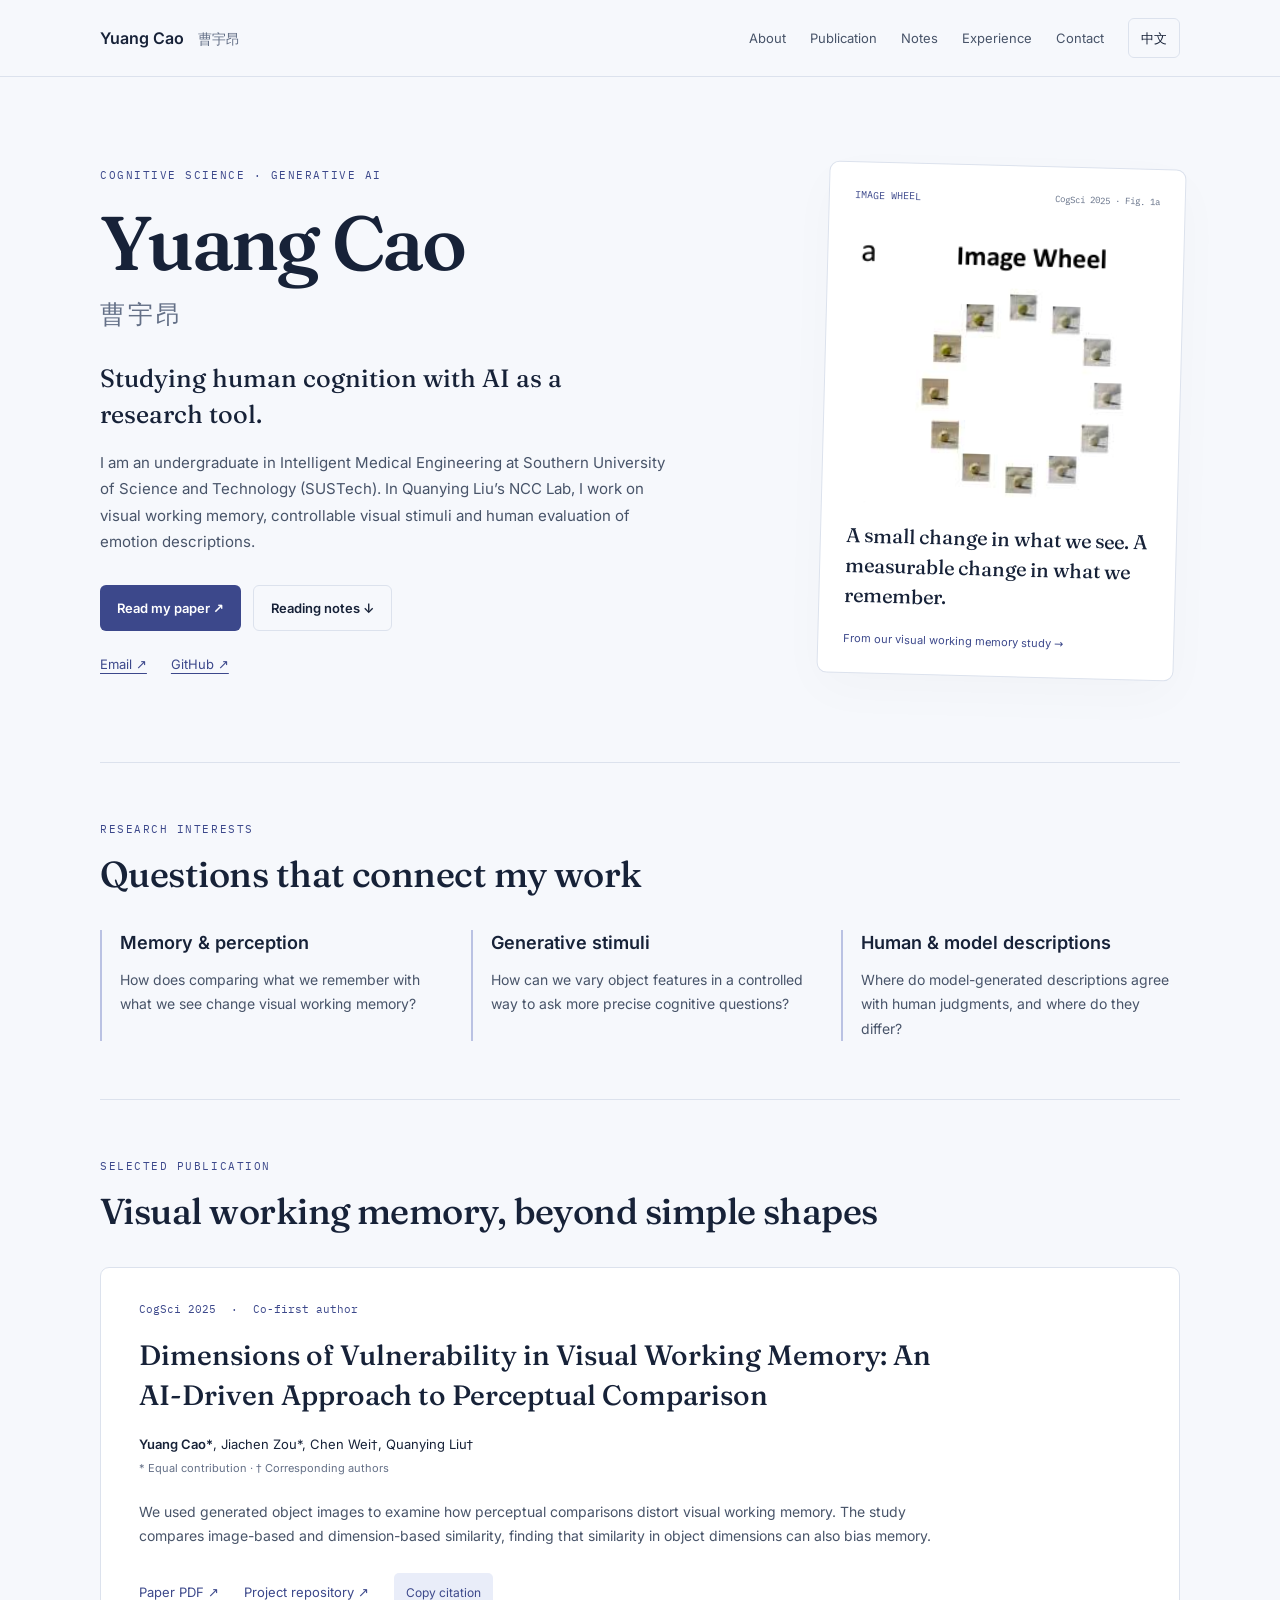
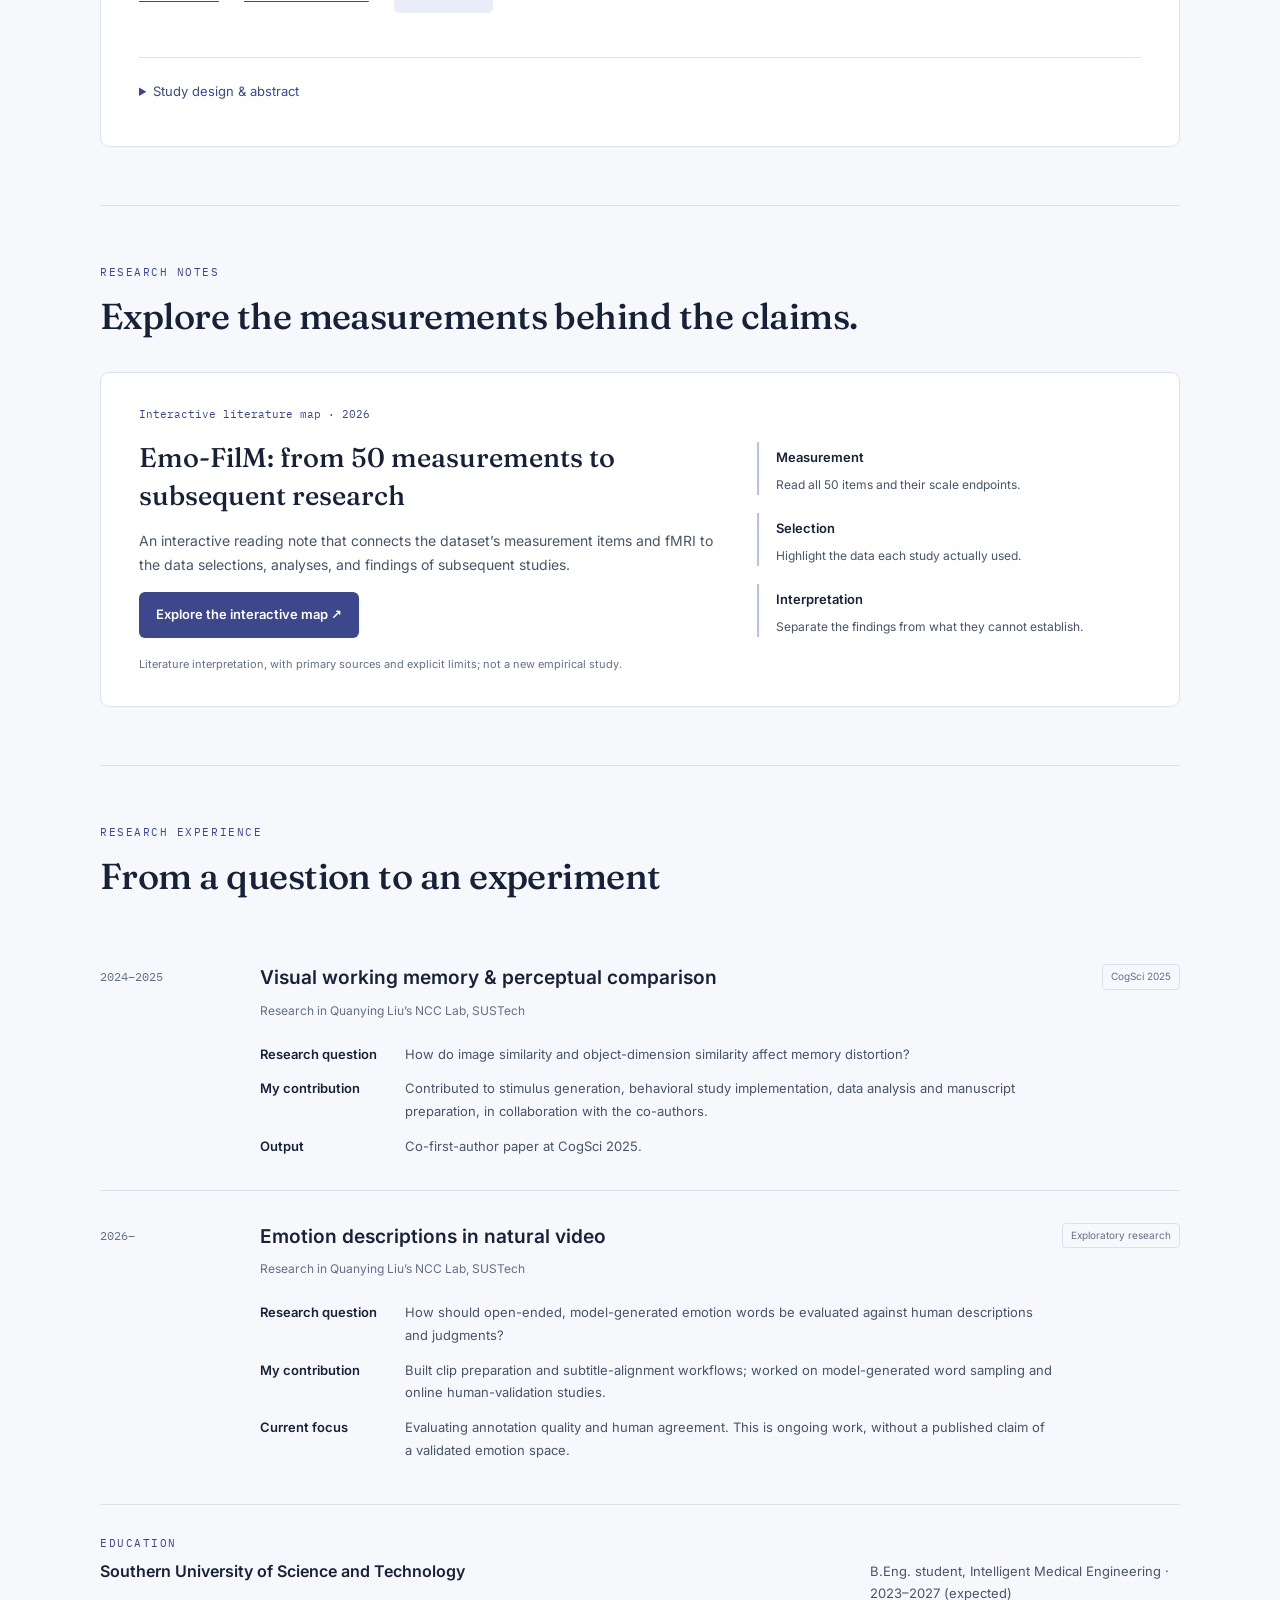
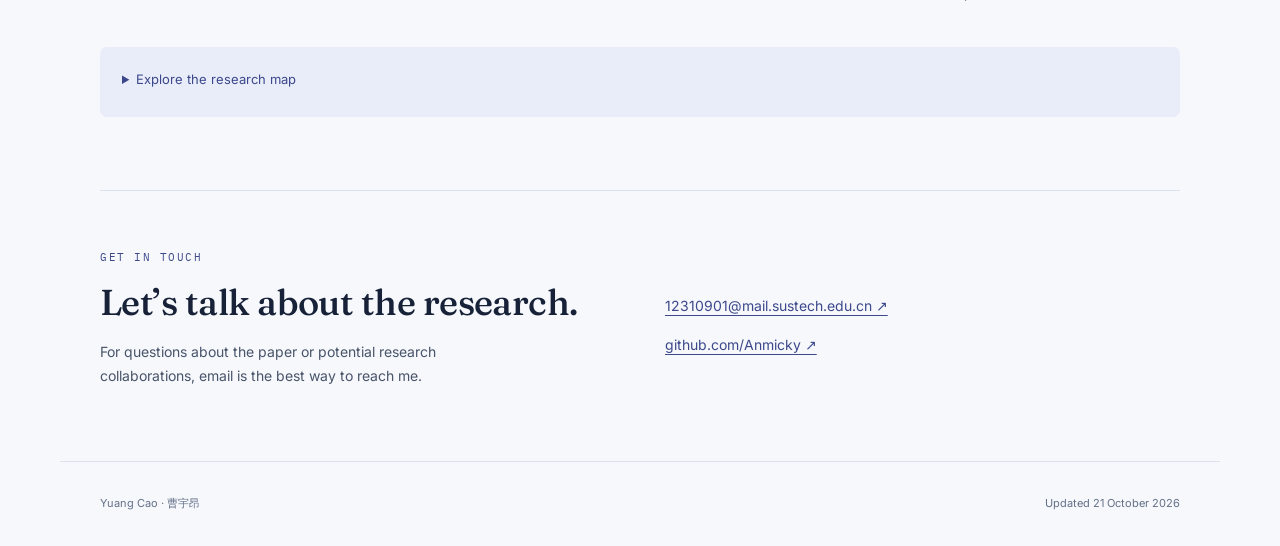
==== commit 8dda8ac4: "Add vertical mobile paper reading and compact homepage layout" ====
--- a/index.html
+++ b/index.html
@@ -5,6 +5,6 @@
 <link rel="canonical" href="https://anmicky.github.io/">
 <meta property="og:type" content="website"><meta property="og:title" content="Yuang Cao · Cognitive Science & AI"><meta property="og:description" content="Research, publications and experience in visual working memory, generative stimuli and human evaluation."><meta property="og:url" content="https://anmicky.github.io/"><meta property="og:image" content="https://anmicky.github.io/assets/experiment-design.png">
 <meta name="theme-color" content="#f6f8fc"><link rel="icon" href="data:image/svg+xml,%3Csvg xmlns='http://www.w3.org/2000/svg' viewBox='0 0 32 32'%3E%3Ccircle cx='16' cy='16' r='11' fill='none' stroke='%233c488b' stroke-width='2.5'/%3E%3Ccircle cx='16' cy='16' r='4' fill='%233c488b'/%3E%3C/svg%3E">
-<link rel="stylesheet" href="assets/homepage.css?v=20261021">
+<link rel="stylesheet" href="assets/homepage.css?v=20261021b">
 <script src="assets/public.js?v=20261021" defer></script></head><body>
-<a data-en="Skip to content" data-zh="跳到正文" class="skip-link" href="#main">Skip to content</a><header class="topbar"><div class="wrap topbar-inner"><a class="brand" href="#top">Yuang Cao <span lang="zh">曹宇昂</span></a><nav aria-label="Main navigation"><a data-en="About" data-zh="关于" href="#about">About</a><a data-en="Publication" data-zh="论文" href="#publication">Publication</a><a data-en="Notes" data-zh="笔记" href="#notes">Notes</a><a data-en="Experience" data-zh="经历" href="#experience">Experience</a><a data-en="Contact" data-zh="联系" href="#contact">Contact</a><button id="lang-toggle" type="button" aria-label="Switch to Chinese">中文</button></nav></div></header><main id="main"><section class="hero wrap" id="top"><div class="hero-copy"><p data-en="Cognitive science · Generative AI" data-zh="认知科学 · 生成式 AI" class="eyebrow">Cognitive science · Generative AI</p><h1>Yuang Cao<span lang="zh">曹宇昂</span></h1><p data-en="Studying human cognition with AI as a research tool." data-zh="把 AI 作为工具，研究人的认知。" class="hero-thesis">Studying human cognition with AI as a research tool.</p><p data-en="I am an undergraduate in Intelligent Medical Engineering at Southern University of Science and Technology (SUSTech). In Quanying Liu’s NCC Lab, I work on visual working memory, controllable visual stimuli and human evaluation of emotion descriptions." data-zh="我是南方科技大学智能医学工程本科生。在刘泉影老师的 NCC 实验室，我参与视觉工作记忆、可控视觉刺激，以及情绪描述的人类评估研究。" class="lede">I am an undergraduate in Intelligent Medical Engineering at Southern University of Science and Technology (SUSTech). In Quanying Liu’s NCC Lab, I work on visual working memory, controllable visual stimuli and human evaluation of emotion descriptions.</p><div class="hero-actions"><a data-en="Read my paper ↗" data-zh="阅读我的论文 ↗" class="button primary" href="paper/CogSci2025_Dimensions_of_Vulnerability_in_VWM.pdf" target="_blank" rel="noopener">Read my paper ↗</a><a data-en="Research experience ↓" data-zh="研究经历 ↓" class="button secondary" href="#experience">Research experience ↓</a></div><div class="hero-links"><a href="mailto:12310901@mail.sustech.edu.cn">Email ↗</a><a href="https://github.com/Anmicky">GitHub ↗</a></div></div><figure class="hero-figure"><div class="figure-overline">IMAGE WHEEL <span>CogSci 2025 · Fig. 1a</span></div><img src="assets/image-wheel.png" width="255" height="235" alt="Image wheel from our paper: twelve generated object images arranged in a circle."><figcaption data-en="A small change in what we see. A measurable change in what we remember." data-zh="所见的微小变化，如何改变所记？" >A small change in what we see. A measurable change in what we remember.</figcaption><a class="figure-source" href="#publication"><span data-en="From our visual working memory study →" data-zh="来自我们的视觉工作记忆研究 →" >From our visual working memory study →</span></a></figure></section><div class="wrap"><section class="section" id="about"><div class="section-heading"><p data-en="Research interests" data-zh="研究兴趣" class="eyebrow">Research interests</p><h2 data-en="Questions that connect my work" data-zh="串起研究的问题" >Questions that connect my work</h2></div><div class="interests"><article class="interest"><h3 data-en="Memory &amp; perception" data-zh="记忆与知觉" >Memory &amp; perception</h3><p data-en="How does comparing what we remember with what we see change visual working memory?" data-zh="把记忆中的物体与眼前的物体比较，会怎样改变视觉工作记忆？" >How does comparing what we remember with what we see change visual working memory?</p></article><article class="interest"><h3 data-en="Generative stimuli" data-zh="生成式实验刺激" >Generative stimuli</h3><p data-en="How can we vary object features in a controlled way to ask more precise cognitive questions?" data-zh="如何可控地改变物体特征，提出更精确的认知问题？" >How can we vary object features in a controlled way to ask more precise cognitive questions?</p></article><article class="interest"><h3 data-en="Human &amp; model descriptions" data-zh="人类与模型的描述" >Human &amp; model descriptions</h3><p data-en="Where do model-generated descriptions agree with human judgments, and where do they differ?" data-zh="模型生成的描述与人的判断，在哪些地方一致，又在哪里不同？" >Where do model-generated descriptions agree with human judgments, and where do they differ?</p></article></div></section><section class="section" id="publication"><div class="section-heading"><p data-en="Selected publication" data-zh="代表论文" class="eyebrow">Selected publication</p><h2 data-en="Visual working memory, beyond simple shapes" data-zh="从自然物体研究视觉工作记忆" >Visual working memory, beyond simple shapes</h2></div><article class="publication"><div class="paper-copy"><div class="paper-status">CogSci 2025 <span>·</span> <span data-en="Co-first author" data-zh="共同第一作者" >Co-first author</span></div><h3>Dimensions of Vulnerability in Visual Working Memory: An AI-Driven Approach to Perceptual Comparison</h3><p class="authors"><strong>Yuang Cao*</strong>, Jiachen Zou*, Chen Wei†, Quanying Liu†</p><p data-en="* Equal contribution · † Corresponding authors" data-zh="* 同等贡献 · † 通讯作者" class="paper-meta">* Equal contribution · † Corresponding authors</p><p data-en="We used generated object images to examine how perceptual comparisons distort visual working memory. The study compares image-based and dimension-based similarity, finding that similarity in object dimensions can also bias memory." data-zh="我们利用生成的自然物体图像，研究知觉比较如何改变视觉工作记忆。研究对比图像相似性与维度相似性，发现物体维度的相似性同样能够诱发记忆偏差。" >We used generated object images to examine how perceptual comparisons distort visual working memory. The study compares image-based and dimension-based similarity, finding that similarity in object dimensions can also bias memory.</p><div class="paper-links"><a href="paper/CogSci2025_Dimensions_of_Vulnerability_in_VWM.pdf" target="_blank" rel="noopener"><span data-en="Paper PDF ↗" data-zh="论文 PDF ↗" >Paper PDF ↗</span></a><a href="https://github.com/Anmicky/Dimensions-of-Vulnerability-in-Visual-Working-Memory"><span data-en="Project repository ↗" data-zh="项目仓库 ↗" >Project repository ↗</span></a><button id="cite-button" type="button"><span data-en="Copy citation" data-zh="复制引用" >Copy citation</span></button></div><p id="cite-feedback" class="feedback" role="status"></p><details class="paper-details"><summary><span data-en="Study design &amp; abstract" data-zh="实验设计与摘要" >Study design &amp; abstract</span></summary><figure class="study-figure"><img src="assets/experiment-design.png" width="1025" height="590" loading="lazy" alt="Figure 1 from the paper: image and dimension wheels, followed by the baseline and two perceptual comparison conditions."><figcaption><span data-en="Experimental design · Figure 1 from the paper" data-zh="实验设计 · 论文图 1" >Experimental design · Figure 1 from the paper</span></figcaption></figure><p data-en="The paper tests memory under a baseline condition and two perceptual comparison conditions. Image wheels vary image similarity; dimension wheels vary object-dimension similarity. Both types of comparison can induce memory distortion, with visual dimensions more susceptible than semantic dimensions in this study." data-zh="论文比较基线条件与两种知觉比较条件：图像轮操控图像相似性，维度轮操控物体维度相似性。研究中，两类比较都能诱发记忆偏差，视觉维度比语义维度更易受到影响。" >The paper tests memory under a baseline condition and two perceptual comparison conditions. Image wheels vary image similarity; dimension wheels vary object-dimension similarity. Both types of comparison can induce memory distortion, with visual dimensions more susceptible than semantic dimensions in this study.</p></details></div></article></section><section class="section reading-notes" id="notes"><div class="section-heading"><p data-en="Research notes" data-zh="研究笔记" class="eyebrow">Research notes</p><h2 data-en="Explore the measurements behind the claims." data-zh="从测量出发，理解研究结论。">Explore the measurements behind the claims.</h2></div><article class="reading-feature"><div><p class="note-type" data-en="Interactive literature map · 2026" data-zh="交互式文献导读 · 2026">Interactive literature map · 2026</p><h3 data-en="Emo-FilM: from 50 measurements to subsequent research" data-zh="Emo-FilM：从50项测量到后续研究">Emo-FilM: from 50 measurements to subsequent research</h3><p data-en="An interactive reading note that connects the dataset’s measurement items and fMRI to the data selections, analyses, and findings of subsequent studies." data-zh="把数据集的测量项目与fMRI，连接到后续论文的数据选择、分析方法和研究结果。">An interactive reading note that connects the dataset’s measurement items and fMRI to the data selections, analyses, and findings of subsequent studies.</p><a href="emofilm/" class="button primary" data-en="Explore the interactive map ↗" data-zh="打开交互研究图 ↗">Explore the interactive map ↗</a><p class="note-disclosure" data-en="Literature interpretation, with primary sources and explicit limits; not a new empirical study." data-zh="文献解释材料，附原始来源与解读边界；不是一项新的实证研究。">Literature interpretation, with primary sources and explicit limits; not a new empirical study.</p></div><ol class="note-steps"><li><span data-en="Measurement" data-zh="测量">Measurement</span><p data-en="Read all 50 items and their scale endpoints." data-zh="查阅全部50项及各自量尺。">Read all 50 items and their scale endpoints.</p></li><li><span data-en="Selection" data-zh="选取">Selection</span><p data-en="Highlight the data each study actually used." data-zh="突出每篇论文实际采用的数据。">Highlight the data each study actually used.</p></li><li><span data-en="Interpretation" data-zh="解释">Interpretation</span><p data-en="Separate the findings from what they cannot establish." data-zh="区分研究发现与尚不能支持的判断。">Separate the findings from what they cannot establish.</p></li></ol></article></section><section class="section" id="experience"><div class="section-heading"><p data-en="Research experience" data-zh="研究经历" class="eyebrow">Research experience</p><h2 data-en="From a question to an experiment" data-zh="从问题到实验" >From a question to an experiment</h2></div><div class="experience-list"><article class="experience"><div class="experience-date">2024–2025</div><div class="experience-content"><div class="experience-top"><h3 data-en="Visual working memory &amp; perceptual comparison" data-zh="视觉工作记忆与知觉比较" >Visual working memory &amp; perceptual comparison</h3><span data-en="CogSci 2025" data-zh="已发表" class="status">CogSci 2025</span></div><p data-en="Research in Quanying Liu’s NCC Lab, SUSTech" data-zh="南科大刘泉影老师 NCC 实验室研究" class="affiliation">Research in Quanying Liu’s NCC Lab, SUSTech</p><dl><dt data-en="Research question" data-zh="研究问题" >Research question</dt><dd data-en="How do image similarity and object-dimension similarity affect memory distortion?" data-zh="图像相似性与物体维度相似性，如何影响记忆偏差？" >How do image similarity and object-dimension similarity affect memory distortion?</dd><dt data-en="My contribution" data-zh="我的参与" >My contribution</dt><dd data-en="Contributed to stimulus generation, behavioral study implementation, data analysis and manuscript preparation, in collaboration with the co-authors." data-zh="与共同作者协作，参与刺激生成、行为实验实施、数据分析及论文撰写。" >Contributed to stimulus generation, behavioral study implementation, data analysis and manuscript preparation, in collaboration with the co-authors.</dd><dt data-en="Output" data-zh="产出" >Output</dt><dd data-en="Co-first-author paper at CogSci 2025." data-zh="CogSci 2025 共同第一作者论文。" >Co-first-author paper at CogSci 2025.</dd></dl></div></article><article class="experience"><div class="experience-date">2026–</div><div class="experience-content"><div class="experience-top"><h3 data-en="Emotion descriptions in natural video" data-zh="自然视频中的情绪描述" >Emotion descriptions in natural video</h3><span data-en="Exploratory research" data-zh="探索中" class="status">Exploratory research</span></div><p data-en="Research in Quanying Liu’s NCC Lab, SUSTech" data-zh="南科大刘泉影老师 NCC 实验室研究" class="affiliation">Research in Quanying Liu’s NCC Lab, SUSTech</p><dl><dt data-en="Research question" data-zh="研究问题" >Research question</dt><dd data-en="How should open-ended, model-generated emotion words be evaluated against human descriptions and judgments?" data-zh="如何用人的描述与判断，评估模型开放生成的情绪词？" >How should open-ended, model-generated emotion words be evaluated against human descriptions and judgments?</dd><dt data-en="My contribution" data-zh="我的参与" >My contribution</dt><dd data-en="Built clip preparation and subtitle-alignment workflows; worked on model-generated word sampling and online human-validation studies." data-zh="搭建片段准备与字幕对齐流程，参与模型词采样和在线人类验证实验。" >Built clip preparation and subtitle-alignment workflows; worked on model-generated word sampling and online human-validation studies.</dd><dt data-en="Current focus" data-zh="当前关注" >Current focus</dt><dd data-en="Evaluating annotation quality and human agreement. This is ongoing work, without a published claim of a validated emotion space." data-zh="评估标注质量及与人类判断的一致性。工作仍在探索，尚无已发表、已验证的情绪空间结论。" >Evaluating annotation quality and human agreement. This is ongoing work, without a published claim of a validated emotion space.</dd></dl></div></article></div><div class="education"><div><p data-en="Education" data-zh="教育背景" class="eyebrow">Education</p><h3 data-en="Southern University of Science and Technology" data-zh="南方科技大学" >Southern University of Science and Technology</h3></div><p data-en="B.Eng. student, Intelligent Medical Engineering · 2023–2027 (expected)" data-zh="智能医学工程本科在读 · 2023–2027（预计）" >B.Eng. student, Intelligent Medical Engineering · 2023–2027 (expected)</p></div><details class="research-map" id="tree"><summary><span data-en="Explore the research map" data-zh="展开研究地图" >Explore the research map</span></summary><p><span data-en="A compact overview of the topics above. Select a topic to read more." data-zh="上面研究主题的简要地图。点击主题查看说明。" >A compact overview of the topics above. Select a topic to read more.</span></p><div id="map-content"></div></details></section><section class="section contact" id="contact"><div><p class="eyebrow"><span data-en="Get in touch" data-zh="联系我" >Get in touch</span></p><h2 data-en="Let’s talk about the research." data-zh="聊聊研究。" >Let’s talk about the research.</h2><p data-en="For questions about the paper or potential research collaborations, email is the best way to reach me." data-zh="如果你对论文或潜在研究合作感兴趣，欢迎通过邮件联系。" >For questions about the paper or potential research collaborations, email is the best way to reach me.</p></div><div class="contact-links"><a href="mailto:12310901@mail.sustech.edu.cn">12310901@mail.sustech.edu.cn ↗</a><a href="https://github.com/Anmicky">github.com/Anmicky ↗</a></div></section></div></main><footer class="wrap"><span>Yuang Cao · 曹宇昂</span><span data-en="Updated 21 October 2026" data-zh="更新于 2026 年 10 月 21 日" >Updated 21 October 2026</span></footer></body></html>+<a data-en="Skip to content" data-zh="跳到正文" class="skip-link" href="#main">Skip to content</a><header class="topbar"><div class="wrap topbar-inner"><a class="brand" href="#top">Yuang Cao <span lang="zh">曹宇昂</span></a><nav aria-label="Main navigation"><a data-en="About" data-zh="关于" href="#about">About</a><a data-en="Publication" data-zh="论文" href="#publication">Publication</a><a data-en="Notes" data-zh="笔记" href="#notes">Notes</a><a data-en="Experience" data-zh="经历" href="#experience">Experience</a><a data-en="Contact" data-zh="联系" href="#contact">Contact</a><button id="lang-toggle" type="button" aria-label="Switch to Chinese">中文</button></nav></div></header><main id="main"><section class="hero wrap" id="top"><div class="hero-copy"><p data-en="Cognitive science · Generative AI" data-zh="认知科学 · 生成式 AI" class="eyebrow">Cognitive science · Generative AI</p><h1>Yuang Cao<span lang="zh">曹宇昂</span></h1><p data-en="Studying human cognition with AI as a research tool." data-zh="把 AI 作为工具，研究人的认知。" class="hero-thesis">Studying human cognition with AI as a research tool.</p><p data-en="I am an undergraduate in Intelligent Medical Engineering at Southern University of Science and Technology (SUSTech). In Quanying Liu’s NCC Lab, I work on visual working memory, controllable visual stimuli and human evaluation of emotion descriptions." data-zh="我是南方科技大学智能医学工程本科生。在刘泉影老师的 NCC 实验室，我参与视觉工作记忆、可控视觉刺激，以及情绪描述的人类评估研究。" class="lede">I am an undergraduate in Intelligent Medical Engineering at Southern University of Science and Technology (SUSTech). In Quanying Liu’s NCC Lab, I work on visual working memory, controllable visual stimuli and human evaluation of emotion descriptions.</p><div class="hero-actions"><a data-en="Read my paper ↗" data-zh="阅读我的论文 ↗" class="button primary" href="paper/CogSci2025_Dimensions_of_Vulnerability_in_VWM.pdf" target="_blank" rel="noopener">Read my paper ↗</a><a data-en="Reading notes ↓" data-zh="阅读笔记 ↓" class="button secondary" href="#notes">Reading notes ↓</a></div><div class="hero-links"><a href="mailto:12310901@mail.sustech.edu.cn">Email ↗</a><a href="https://github.com/Anmicky">GitHub ↗</a></div></div><figure class="hero-figure"><div class="figure-overline">IMAGE WHEEL <span>CogSci 2025 · Fig. 1a</span></div><img src="assets/image-wheel.png" width="255" height="235" alt="Image wheel from our paper: twelve generated object images arranged in a circle."><figcaption data-en="A small change in what we see. A measurable change in what we remember." data-zh="所见的微小变化，如何改变所记？" >A small change in what we see. A measurable change in what we remember.</figcaption><a class="figure-source" href="#publication"><span data-en="From our visual working memory study →" data-zh="来自我们的视觉工作记忆研究 →" >From our visual working memory study →</span></a></figure></section><div class="wrap"><section class="section" id="about"><div class="section-heading"><p data-en="Research interests" data-zh="研究兴趣" class="eyebrow">Research interests</p><h2 data-en="Questions that connect my work" data-zh="串起研究的问题" >Questions that connect my work</h2></div><div class="interests"><article class="interest"><h3 data-en="Memory &amp; perception" data-zh="记忆与知觉" >Memory &amp; perception</h3><p data-en="How does comparing what we remember with what we see change visual working memory?" data-zh="把记忆中的物体与眼前的物体比较，会怎样改变视觉工作记忆？" >How does comparing what we remember with what we see change visual working memory?</p></article><article class="interest"><h3 data-en="Generative stimuli" data-zh="生成式实验刺激" >Generative stimuli</h3><p data-en="How can we vary object features in a controlled way to ask more precise cognitive questions?" data-zh="如何可控地改变物体特征，提出更精确的认知问题？" >How can we vary object features in a controlled way to ask more precise cognitive questions?</p></article><article class="interest"><h3 data-en="Human &amp; model descriptions" data-zh="人类与模型的描述" >Human &amp; model descriptions</h3><p data-en="Where do model-generated descriptions agree with human judgments, and where do they differ?" data-zh="模型生成的描述与人的判断，在哪些地方一致，又在哪里不同？" >Where do model-generated descriptions agree with human judgments, and where do they differ?</p></article></div></section><section class="section" id="publication"><div class="section-heading"><p data-en="Selected publication" data-zh="代表论文" class="eyebrow">Selected publication</p><h2 data-en="Visual working memory, beyond simple shapes" data-zh="从自然物体研究视觉工作记忆" >Visual working memory, beyond simple shapes</h2></div><article class="publication"><div class="paper-copy"><div class="paper-status">CogSci 2025 <span>·</span> <span data-en="Co-first author" data-zh="共同第一作者" >Co-first author</span></div><h3>Dimensions of Vulnerability in Visual Working Memory: An AI-Driven Approach to Perceptual Comparison</h3><p class="authors"><strong>Yuang Cao*</strong>, Jiachen Zou*, Chen Wei†, Quanying Liu†</p><p data-en="* Equal contribution · † Corresponding authors" data-zh="* 同等贡献 · † 通讯作者" class="paper-meta">* Equal contribution · † Corresponding authors</p><p data-en="We used generated object images to examine how perceptual comparisons distort visual working memory. The study compares image-based and dimension-based similarity, finding that similarity in object dimensions can also bias memory." data-zh="我们利用生成的自然物体图像，研究知觉比较如何改变视觉工作记忆。研究对比图像相似性与维度相似性，发现物体维度的相似性同样能够诱发记忆偏差。" >We used generated object images to examine how perceptual comparisons distort visual working memory. The study compares image-based and dimension-based similarity, finding that similarity in object dimensions can also bias memory.</p><div class="paper-links"><a href="paper/CogSci2025_Dimensions_of_Vulnerability_in_VWM.pdf" target="_blank" rel="noopener"><span data-en="Paper PDF ↗" data-zh="论文 PDF ↗" >Paper PDF ↗</span></a><a href="https://github.com/Anmicky/Dimensions-of-Vulnerability-in-Visual-Working-Memory"><span data-en="Project repository ↗" data-zh="项目仓库 ↗" >Project repository ↗</span></a><button id="cite-button" type="button"><span data-en="Copy citation" data-zh="复制引用" >Copy citation</span></button></div><p id="cite-feedback" class="feedback" role="status"></p><details class="paper-details"><summary><span data-en="Study design &amp; abstract" data-zh="实验设计与摘要" >Study design &amp; abstract</span></summary><figure class="study-figure"><img src="assets/experiment-design.png" width="1025" height="590" loading="lazy" alt="Figure 1 from the paper: image and dimension wheels, followed by the baseline and two perceptual comparison conditions."><figcaption><span data-en="Experimental design · Figure 1 from the paper" data-zh="实验设计 · 论文图 1" >Experimental design · Figure 1 from the paper</span></figcaption></figure><p data-en="The paper tests memory under a baseline condition and two perceptual comparison conditions. Image wheels vary image similarity; dimension wheels vary object-dimension similarity. Both types of comparison can induce memory distortion, with visual dimensions more susceptible than semantic dimensions in this study." data-zh="论文比较基线条件与两种知觉比较条件：图像轮操控图像相似性，维度轮操控物体维度相似性。研究中，两类比较都能诱发记忆偏差，视觉维度比语义维度更易受到影响。" >The paper tests memory under a baseline condition and two perceptual comparison conditions. Image wheels vary image similarity; dimension wheels vary object-dimension similarity. Both types of comparison can induce memory distortion, with visual dimensions more susceptible than semantic dimensions in this study.</p></details></div></article></section><section class="section reading-notes" id="notes"><div class="section-heading"><p data-en="Research notes" data-zh="研究笔记" class="eyebrow">Research notes</p><h2 data-en="Explore the measurements behind the claims." data-zh="从测量出发，理解研究结论。">Explore the measurements behind the claims.</h2></div><article class="reading-feature"><div><p class="note-type" data-en="Interactive literature map · 2026" data-zh="交互式文献导读 · 2026">Interactive literature map · 2026</p><h3 data-en="Emo-FilM: from 50 measurements to subsequent research" data-zh="Emo-FilM：从50项测量到后续研究">Emo-FilM: from 50 measurements to subsequent research</h3><p data-en="An interactive reading note that connects the dataset’s measurement items and fMRI to the data selections, analyses, and findings of subsequent studies." data-zh="把数据集的测量项目与fMRI，连接到后续论文的数据选择、分析方法和研究结果。">An interactive reading note that connects the dataset’s measurement items and fMRI to the data selections, analyses, and findings of subsequent studies.</p><a href="emofilm/" class="button primary" data-en="Explore the interactive map ↗" data-zh="打开交互研究图 ↗">Explore the interactive map ↗</a><p class="note-disclosure" data-en="Literature interpretation, with primary sources and explicit limits; not a new empirical study." data-zh="文献解释材料，附原始来源与解读边界；不是一项新的实证研究。">Literature interpretation, with primary sources and explicit limits; not a new empirical study.</p></div><ol class="note-steps"><li><span data-en="Measurement" data-zh="测量">Measurement</span><p data-en="Read all 50 items and their scale endpoints." data-zh="查阅全部50项及各自量尺。">Read all 50 items and their scale endpoints.</p></li><li><span data-en="Selection" data-zh="选取">Selection</span><p data-en="Highlight the data each study actually used." data-zh="突出每篇论文实际采用的数据。">Highlight the data each study actually used.</p></li><li><span data-en="Interpretation" data-zh="解释">Interpretation</span><p data-en="Separate the findings from what they cannot establish." data-zh="区分研究发现与尚不能支持的判断。">Separate the findings from what they cannot establish.</p></li></ol></article></section><section class="section" id="experience"><div class="section-heading"><p data-en="Research experience" data-zh="研究经历" class="eyebrow">Research experience</p><h2 data-en="From a question to an experiment" data-zh="从问题到实验" >From a question to an experiment</h2></div><div class="experience-list"><article class="experience"><div class="experience-date">2024–2025</div><div class="experience-content"><div class="experience-top"><h3 data-en="Visual working memory &amp; perceptual comparison" data-zh="视觉工作记忆与知觉比较" >Visual working memory &amp; perceptual comparison</h3><span data-en="CogSci 2025" data-zh="已发表" class="status">CogSci 2025</span></div><p data-en="Research in Quanying Liu’s NCC Lab, SUSTech" data-zh="南科大刘泉影老师 NCC 实验室研究" class="affiliation">Research in Quanying Liu’s NCC Lab, SUSTech</p><dl><dt data-en="Research question" data-zh="研究问题" >Research question</dt><dd data-en="How do image similarity and object-dimension similarity affect memory distortion?" data-zh="图像相似性与物体维度相似性，如何影响记忆偏差？" >How do image similarity and object-dimension similarity affect memory distortion?</dd><dt data-en="My contribution" data-zh="我的参与" >My contribution</dt><dd data-en="Contributed to stimulus generation, behavioral study implementation, data analysis and manuscript preparation, in collaboration with the co-authors." data-zh="与共同作者协作，参与刺激生成、行为实验实施、数据分析及论文撰写。" >Contributed to stimulus generation, behavioral study implementation, data analysis and manuscript preparation, in collaboration with the co-authors.</dd><dt data-en="Output" data-zh="产出" >Output</dt><dd data-en="Co-first-author paper at CogSci 2025." data-zh="CogSci 2025 共同第一作者论文。" >Co-first-author paper at CogSci 2025.</dd></dl></div></article><article class="experience"><div class="experience-date">2026–</div><div class="experience-content"><div class="experience-top"><h3 data-en="Emotion descriptions in natural video" data-zh="自然视频中的情绪描述" >Emotion descriptions in natural video</h3><span data-en="Exploratory research" data-zh="探索中" class="status">Exploratory research</span></div><p data-en="Research in Quanying Liu’s NCC Lab, SUSTech" data-zh="南科大刘泉影老师 NCC 实验室研究" class="affiliation">Research in Quanying Liu’s NCC Lab, SUSTech</p><dl><dt data-en="Research question" data-zh="研究问题" >Research question</dt><dd data-en="How should open-ended, model-generated emotion words be evaluated against human descriptions and judgments?" data-zh="如何用人的描述与判断，评估模型开放生成的情绪词？" >How should open-ended, model-generated emotion words be evaluated against human descriptions and judgments?</dd><dt data-en="My contribution" data-zh="我的参与" >My contribution</dt><dd data-en="Built clip preparation and subtitle-alignment workflows; worked on model-generated word sampling and online human-validation studies." data-zh="搭建片段准备与字幕对齐流程，参与模型词采样和在线人类验证实验。" >Built clip preparation and subtitle-alignment workflows; worked on model-generated word sampling and online human-validation studies.</dd><dt data-en="Current focus" data-zh="当前关注" >Current focus</dt><dd data-en="Evaluating annotation quality and human agreement. This is ongoing work, without a published claim of a validated emotion space." data-zh="评估标注质量及与人类判断的一致性。工作仍在探索，尚无已发表、已验证的情绪空间结论。" >Evaluating annotation quality and human agreement. This is ongoing work, without a published claim of a validated emotion space.</dd></dl></div></article></div><div class="education"><div><p data-en="Education" data-zh="教育背景" class="eyebrow">Education</p><h3 data-en="Southern University of Science and Technology" data-zh="南方科技大学" >Southern University of Science and Technology</h3></div><p data-en="B.Eng. student, Intelligent Medical Engineering · 2023–2027 (expected)" data-zh="智能医学工程本科在读 · 2023–2027（预计）" >B.Eng. student, Intelligent Medical Engineering · 2023–2027 (expected)</p></div><details class="research-map" id="tree"><summary><span data-en="Explore the research map" data-zh="展开研究地图" >Explore the research map</span></summary><p><span data-en="A compact overview of the topics above. Select a topic to read more." data-zh="上面研究主题的简要地图。点击主题查看说明。" >A compact overview of the topics above. Select a topic to read more.</span></p><div id="map-content"></div></details></section><section class="section contact" id="contact"><div><p class="eyebrow"><span data-en="Get in touch" data-zh="联系我" >Get in touch</span></p><h2 data-en="Let’s talk about the research." data-zh="聊聊研究。" >Let’s talk about the research.</h2><p data-en="For questions about the paper or potential research collaborations, email is the best way to reach me." data-zh="如果你对论文或潜在研究合作感兴趣，欢迎通过邮件联系。" >For questions about the paper or potential research collaborations, email is the best way to reach me.</p></div><div class="contact-links"><a href="mailto:12310901@mail.sustech.edu.cn">12310901@mail.sustech.edu.cn ↗</a><a href="https://github.com/Anmicky">github.com/Anmicky ↗</a></div></section></div></main><footer class="wrap"><span>Yuang Cao · 曹宇昂</span><span data-en="Updated 21 October 2026" data-zh="更新于 2026 年 10 月 21 日" >Updated 21 October 2026</span></footer></body></html>
--- a/assets/homepage.css
+++ b/assets/homepage.css
@@ -6,3 +6,19 @@
 
 /* Research notes: distinguish literature interpretation from publications. */
 .reading-feature{display:grid;grid-template-columns:minmax(0,1.5fr) minmax(0,1fr);gap:42px;background:white;border:1px solid var(--line);border-radius:9px;padding:32px 38px}.note-type{font:11px/1.7 Plex,monospace;color:var(--accent);margin:0 0 15px}.reading-feature h3{font:500 27px/1.4 var(--display)}.reading-feature>div>p:not(.note-type){font-size:14px;max-width:650px}.reading-feature .note-disclosure{color:var(--muted);font-size:11px!important;margin:17px 0 0}.note-steps{list-style:none;margin:0;padding:0;display:flex;flex-direction:column;justify-content:center;gap:18px}.note-steps li{border-left:2px solid #bac2e3;padding-left:17px}.note-steps span{font-size:13px;font-weight:600;color:var(--ink)}.note-steps p{font-size:12px;margin:4px 0 0}@media(max-width:620px){.reading-feature{grid-template-columns:1fr;padding:23px;gap:28px}.reading-feature h3{font-size:24px}.note-steps{gap:15px}nav a{font-size:11px}}
+
+/* Keep the research entry points close on small screens. */
+@media(max-width:620px){
+ .hero{padding-top:30px;padding-bottom:30px;gap:22px}
+ .hero-copy .lede{font-size:14px;line-height:1.7}
+ .hero-figure{max-width:none;display:grid;grid-template-columns:95px minmax(0,1fr);column-gap:18px;row-gap:6px;align-items:center;padding:15px 17px}
+ .hero-figure .figure-overline{display:none}
+ .hero-figure img{width:95px;height:auto;grid-row:1/3}
+ .hero-figure figcaption{font-size:17px;line-height:1.4;margin:0}
+ .hero-figure .figure-source{font-size:10px;margin:0}
+ #about .section-heading{margin-bottom:20px}
+ #about .interests{gap:15px}
+ #about .interest{padding-left:14px}
+ #about .interest h3{font-size:15px;margin-bottom:5px}
+ #about .interest p{font-size:13px;margin:0}
+}
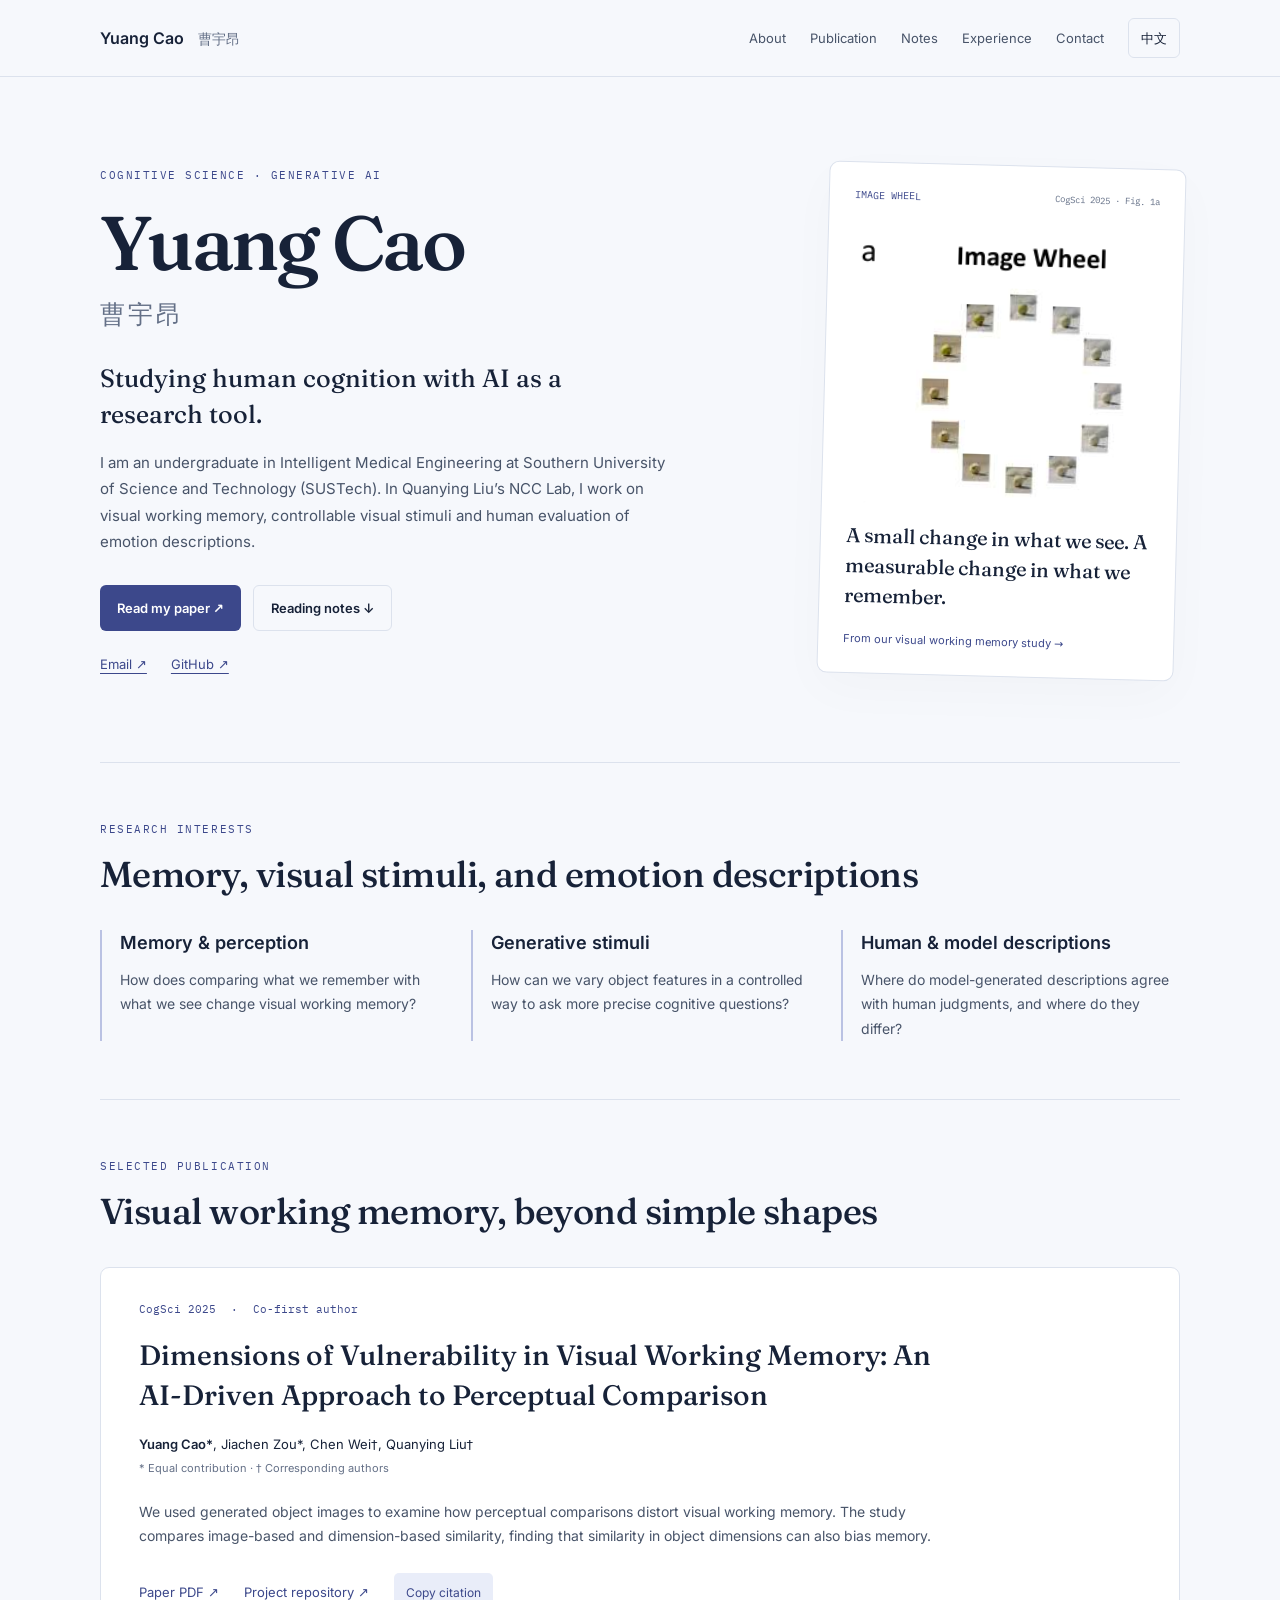
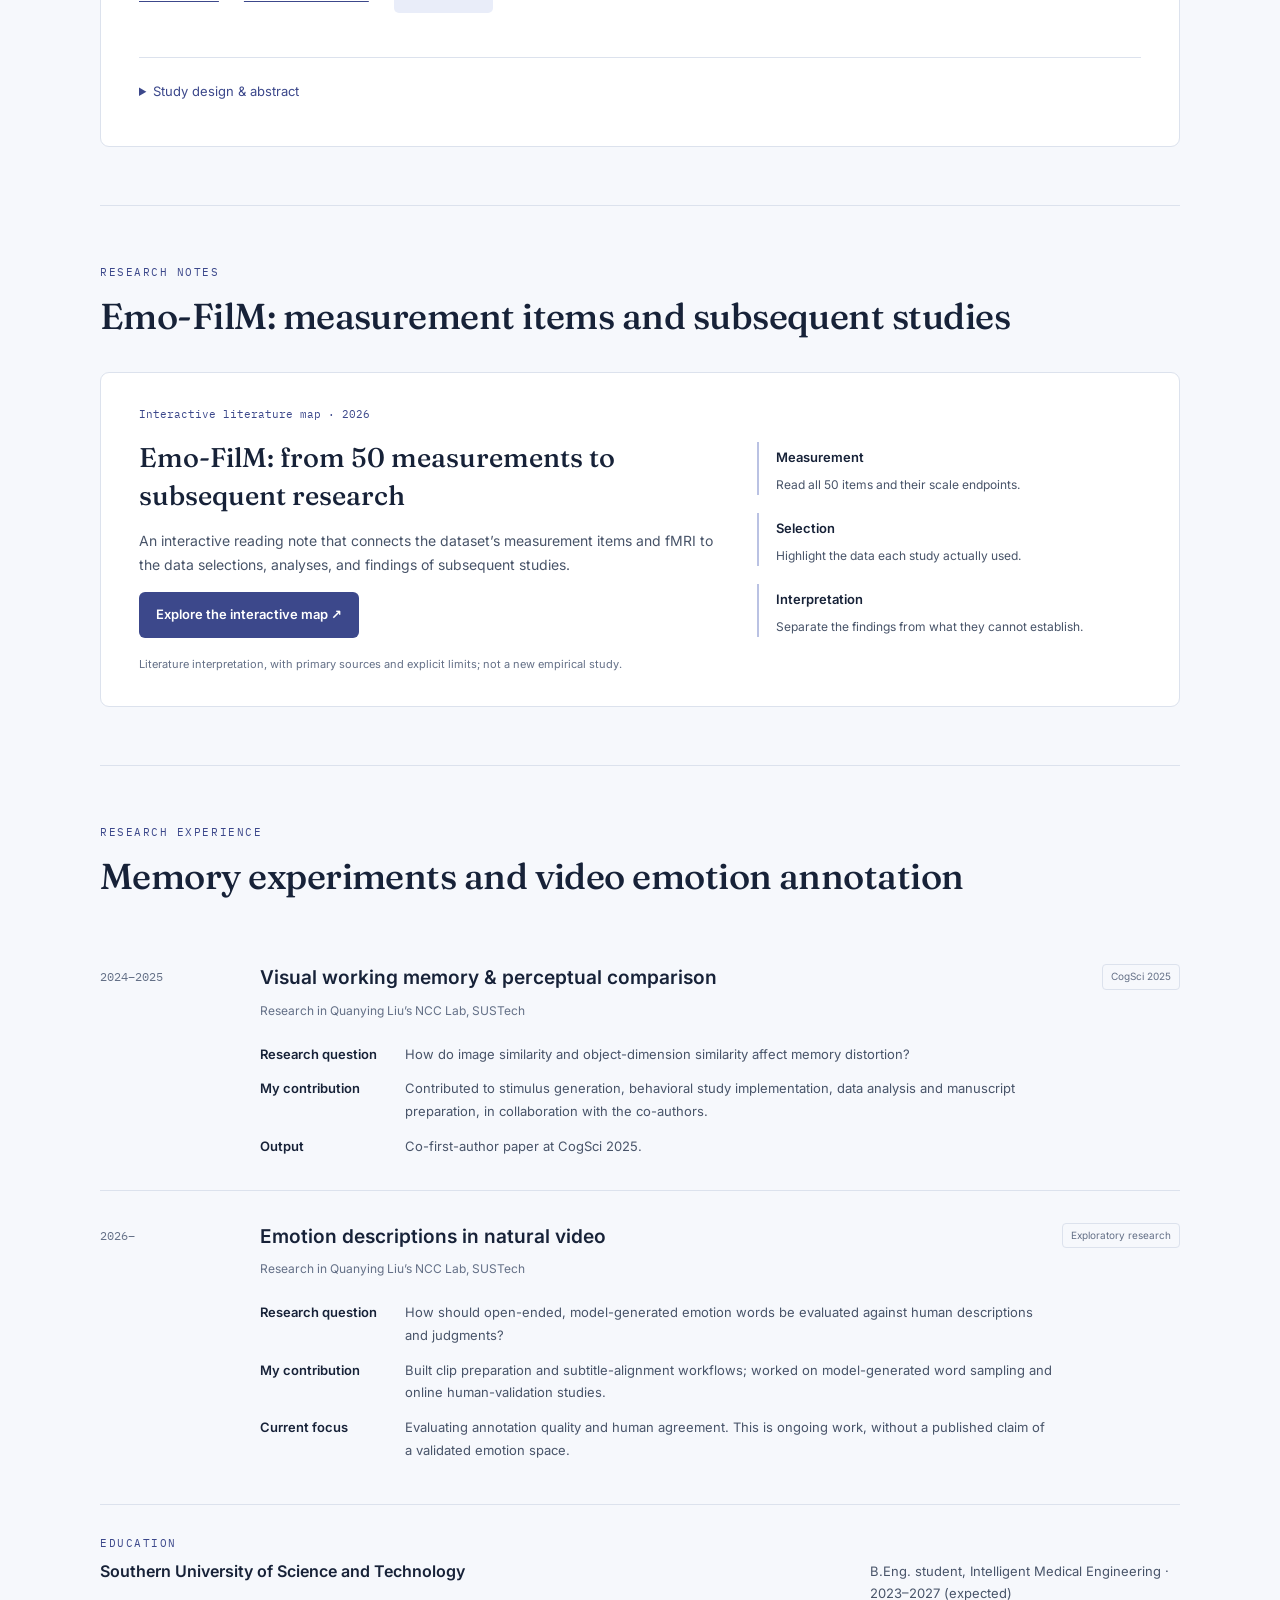
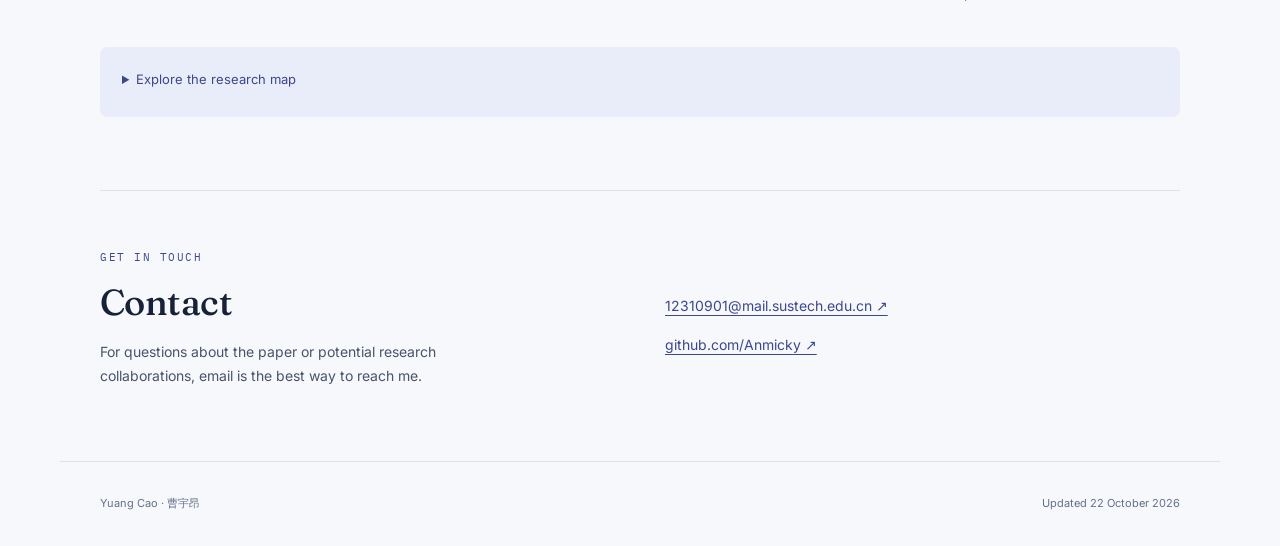
==== commit 3e63b60d: "Name homepage sections after their actual research content" ====
--- a/index.html
+++ b/index.html
@@ -7,4 +7,4 @@
 <meta name="theme-color" content="#f6f8fc"><link rel="icon" href="data:image/svg+xml,%3Csvg xmlns='http://www.w3.org/2000/svg' viewBox='0 0 32 32'%3E%3Ccircle cx='16' cy='16' r='11' fill='none' stroke='%233c488b' stroke-width='2.5'/%3E%3Ccircle cx='16' cy='16' r='4' fill='%233c488b'/%3E%3C/svg%3E">
 <link rel="stylesheet" href="assets/homepage.css?v=20261021b">
 <script src="assets/public.js?v=20261021" defer></script></head><body>
-<a data-en="Skip to content" data-zh="跳到正文" class="skip-link" href="#main">Skip to content</a><header class="topbar"><div class="wrap topbar-inner"><a class="brand" href="#top">Yuang Cao <span lang="zh">曹宇昂</span></a><nav aria-label="Main navigation"><a data-en="About" data-zh="关于" href="#about">About</a><a data-en="Publication" data-zh="论文" href="#publication">Publication</a><a data-en="Notes" data-zh="笔记" href="#notes">Notes</a><a data-en="Experience" data-zh="经历" href="#experience">Experience</a><a data-en="Contact" data-zh="联系" href="#contact">Contact</a><button id="lang-toggle" type="button" aria-label="Switch to Chinese">中文</button></nav></div></header><main id="main"><section class="hero wrap" id="top"><div class="hero-copy"><p data-en="Cognitive science · Generative AI" data-zh="认知科学 · 生成式 AI" class="eyebrow">Cognitive science · Generative AI</p><h1>Yuang Cao<span lang="zh">曹宇昂</span></h1><p data-en="Studying human cognition with AI as a research tool." data-zh="把 AI 作为工具，研究人的认知。" class="hero-thesis">Studying human cognition with AI as a research tool.</p><p data-en="I am an undergraduate in Intelligent Medical Engineering at Southern University of Science and Technology (SUSTech). In Quanying Liu’s NCC Lab, I work on visual working memory, controllable visual stimuli and human evaluation of emotion descriptions." data-zh="我是南方科技大学智能医学工程本科生。在刘泉影老师的 NCC 实验室，我参与视觉工作记忆、可控视觉刺激，以及情绪描述的人类评估研究。" class="lede">I am an undergraduate in Intelligent Medical Engineering at Southern University of Science and Technology (SUSTech). In Quanying Liu’s NCC Lab, I work on visual working memory, controllable visual stimuli and human evaluation of emotion descriptions.</p><div class="hero-actions"><a data-en="Read my paper ↗" data-zh="阅读我的论文 ↗" class="button primary" href="paper/CogSci2025_Dimensions_of_Vulnerability_in_VWM.pdf" target="_blank" rel="noopener">Read my paper ↗</a><a data-en="Reading notes ↓" data-zh="阅读笔记 ↓" class="button secondary" href="#notes">Reading notes ↓</a></div><div class="hero-links"><a href="mailto:12310901@mail.sustech.edu.cn">Email ↗</a><a href="https://github.com/Anmicky">GitHub ↗</a></div></div><figure class="hero-figure"><div class="figure-overline">IMAGE WHEEL <span>CogSci 2025 · Fig. 1a</span></div><img src="assets/image-wheel.png" width="255" height="235" alt="Image wheel from our paper: twelve generated object images arranged in a circle."><figcaption data-en="A small change in what we see. A measurable change in what we remember." data-zh="所见的微小变化，如何改变所记？" >A small change in what we see. A measurable change in what we remember.</figcaption><a class="figure-source" href="#publication"><span data-en="From our visual working memory study →" data-zh="来自我们的视觉工作记忆研究 →" >From our visual working memory study →</span></a></figure></section><div class="wrap"><section class="section" id="about"><div class="section-heading"><p data-en="Research interests" data-zh="研究兴趣" class="eyebrow">Research interests</p><h2 data-en="Questions that connect my work" data-zh="串起研究的问题" >Questions that connect my work</h2></div><div class="interests"><article class="interest"><h3 data-en="Memory &amp; perception" data-zh="记忆与知觉" >Memory &amp; perception</h3><p data-en="How does comparing what we remember with what we see change visual working memory?" data-zh="把记忆中的物体与眼前的物体比较，会怎样改变视觉工作记忆？" >How does comparing what we remember with what we see change visual working memory?</p></article><article class="interest"><h3 data-en="Generative stimuli" data-zh="生成式实验刺激" >Generative stimuli</h3><p data-en="How can we vary object features in a controlled way to ask more precise cognitive questions?" data-zh="如何可控地改变物体特征，提出更精确的认知问题？" >How can we vary object features in a controlled way to ask more precise cognitive questions?</p></article><article class="interest"><h3 data-en="Human &amp; model descriptions" data-zh="人类与模型的描述" >Human &amp; model descriptions</h3><p data-en="Where do model-generated descriptions agree with human judgments, and where do they differ?" data-zh="模型生成的描述与人的判断，在哪些地方一致，又在哪里不同？" >Where do model-generated descriptions agree with human judgments, and where do they differ?</p></article></div></section><section class="section" id="publication"><div class="section-heading"><p data-en="Selected publication" data-zh="代表论文" class="eyebrow">Selected publication</p><h2 data-en="Visual working memory, beyond simple shapes" data-zh="从自然物体研究视觉工作记忆" >Visual working memory, beyond simple shapes</h2></div><article class="publication"><div class="paper-copy"><div class="paper-status">CogSci 2025 <span>·</span> <span data-en="Co-first author" data-zh="共同第一作者" >Co-first author</span></div><h3>Dimensions of Vulnerability in Visual Working Memory: An AI-Driven Approach to Perceptual Comparison</h3><p class="authors"><strong>Yuang Cao*</strong>, Jiachen Zou*, Chen Wei†, Quanying Liu†</p><p data-en="* Equal contribution · † Corresponding authors" data-zh="* 同等贡献 · † 通讯作者" class="paper-meta">* Equal contribution · † Corresponding authors</p><p data-en="We used generated object images to examine how perceptual comparisons distort visual working memory. The study compares image-based and dimension-based similarity, finding that similarity in object dimensions can also bias memory." data-zh="我们利用生成的自然物体图像，研究知觉比较如何改变视觉工作记忆。研究对比图像相似性与维度相似性，发现物体维度的相似性同样能够诱发记忆偏差。" >We used generated object images to examine how perceptual comparisons distort visual working memory. The study compares image-based and dimension-based similarity, finding that similarity in object dimensions can also bias memory.</p><div class="paper-links"><a href="paper/CogSci2025_Dimensions_of_Vulnerability_in_VWM.pdf" target="_blank" rel="noopener"><span data-en="Paper PDF ↗" data-zh="论文 PDF ↗" >Paper PDF ↗</span></a><a href="https://github.com/Anmicky/Dimensions-of-Vulnerability-in-Visual-Working-Memory"><span data-en="Project repository ↗" data-zh="项目仓库 ↗" >Project repository ↗</span></a><button id="cite-button" type="button"><span data-en="Copy citation" data-zh="复制引用" >Copy citation</span></button></div><p id="cite-feedback" class="feedback" role="status"></p><details class="paper-details"><summary><span data-en="Study design &amp; abstract" data-zh="实验设计与摘要" >Study design &amp; abstract</span></summary><figure class="study-figure"><img src="assets/experiment-design.png" width="1025" height="590" loading="lazy" alt="Figure 1 from the paper: image and dimension wheels, followed by the baseline and two perceptual comparison conditions."><figcaption><span data-en="Experimental design · Figure 1 from the paper" data-zh="实验设计 · 论文图 1" >Experimental design · Figure 1 from the paper</span></figcaption></figure><p data-en="The paper tests memory under a baseline condition and two perceptual comparison conditions. Image wheels vary image similarity; dimension wheels vary object-dimension similarity. Both types of comparison can induce memory distortion, with visual dimensions more susceptible than semantic dimensions in this study." data-zh="论文比较基线条件与两种知觉比较条件：图像轮操控图像相似性，维度轮操控物体维度相似性。研究中，两类比较都能诱发记忆偏差，视觉维度比语义维度更易受到影响。" >The paper tests memory under a baseline condition and two perceptual comparison conditions. Image wheels vary image similarity; dimension wheels vary object-dimension similarity. Both types of comparison can induce memory distortion, with visual dimensions more susceptible than semantic dimensions in this study.</p></details></div></article></section><section class="section reading-notes" id="notes"><div class="section-heading"><p data-en="Research notes" data-zh="研究笔记" class="eyebrow">Research notes</p><h2 data-en="Explore the measurements behind the claims." data-zh="从测量出发，理解研究结论。">Explore the measurements behind the claims.</h2></div><article class="reading-feature"><div><p class="note-type" data-en="Interactive literature map · 2026" data-zh="交互式文献导读 · 2026">Interactive literature map · 2026</p><h3 data-en="Emo-FilM: from 50 measurements to subsequent research" data-zh="Emo-FilM：从50项测量到后续研究">Emo-FilM: from 50 measurements to subsequent research</h3><p data-en="An interactive reading note that connects the dataset’s measurement items and fMRI to the data selections, analyses, and findings of subsequent studies." data-zh="把数据集的测量项目与fMRI，连接到后续论文的数据选择、分析方法和研究结果。">An interactive reading note that connects the dataset’s measurement items and fMRI to the data selections, analyses, and findings of subsequent studies.</p><a href="emofilm/" class="button primary" data-en="Explore the interactive map ↗" data-zh="打开交互研究图 ↗">Explore the interactive map ↗</a><p class="note-disclosure" data-en="Literature interpretation, with primary sources and explicit limits; not a new empirical study." data-zh="文献解释材料，附原始来源与解读边界；不是一项新的实证研究。">Literature interpretation, with primary sources and explicit limits; not a new empirical study.</p></div><ol class="note-steps"><li><span data-en="Measurement" data-zh="测量">Measurement</span><p data-en="Read all 50 items and their scale endpoints." data-zh="查阅全部50项及各自量尺。">Read all 50 items and their scale endpoints.</p></li><li><span data-en="Selection" data-zh="选取">Selection</span><p data-en="Highlight the data each study actually used." data-zh="突出每篇论文实际采用的数据。">Highlight the data each study actually used.</p></li><li><span data-en="Interpretation" data-zh="解释">Interpretation</span><p data-en="Separate the findings from what they cannot establish." data-zh="区分研究发现与尚不能支持的判断。">Separate the findings from what they cannot establish.</p></li></ol></article></section><section class="section" id="experience"><div class="section-heading"><p data-en="Research experience" data-zh="研究经历" class="eyebrow">Research experience</p><h2 data-en="From a question to an experiment" data-zh="从问题到实验" >From a question to an experiment</h2></div><div class="experience-list"><article class="experience"><div class="experience-date">2024–2025</div><div class="experience-content"><div class="experience-top"><h3 data-en="Visual working memory &amp; perceptual comparison" data-zh="视觉工作记忆与知觉比较" >Visual working memory &amp; perceptual comparison</h3><span data-en="CogSci 2025" data-zh="已发表" class="status">CogSci 2025</span></div><p data-en="Research in Quanying Liu’s NCC Lab, SUSTech" data-zh="南科大刘泉影老师 NCC 实验室研究" class="affiliation">Research in Quanying Liu’s NCC Lab, SUSTech</p><dl><dt data-en="Research question" data-zh="研究问题" >Research question</dt><dd data-en="How do image similarity and object-dimension similarity affect memory distortion?" data-zh="图像相似性与物体维度相似性，如何影响记忆偏差？" >How do image similarity and object-dimension similarity affect memory distortion?</dd><dt data-en="My contribution" data-zh="我的参与" >My contribution</dt><dd data-en="Contributed to stimulus generation, behavioral study implementation, data analysis and manuscript preparation, in collaboration with the co-authors." data-zh="与共同作者协作，参与刺激生成、行为实验实施、数据分析及论文撰写。" >Contributed to stimulus generation, behavioral study implementation, data analysis and manuscript preparation, in collaboration with the co-authors.</dd><dt data-en="Output" data-zh="产出" >Output</dt><dd data-en="Co-first-author paper at CogSci 2025." data-zh="CogSci 2025 共同第一作者论文。" >Co-first-author paper at CogSci 2025.</dd></dl></div></article><article class="experience"><div class="experience-date">2026–</div><div class="experience-content"><div class="experience-top"><h3 data-en="Emotion descriptions in natural video" data-zh="自然视频中的情绪描述" >Emotion descriptions in natural video</h3><span data-en="Exploratory research" data-zh="探索中" class="status">Exploratory research</span></div><p data-en="Research in Quanying Liu’s NCC Lab, SUSTech" data-zh="南科大刘泉影老师 NCC 实验室研究" class="affiliation">Research in Quanying Liu’s NCC Lab, SUSTech</p><dl><dt data-en="Research question" data-zh="研究问题" >Research question</dt><dd data-en="How should open-ended, model-generated emotion words be evaluated against human descriptions and judgments?" data-zh="如何用人的描述与判断，评估模型开放生成的情绪词？" >How should open-ended, model-generated emotion words be evaluated against human descriptions and judgments?</dd><dt data-en="My contribution" data-zh="我的参与" >My contribution</dt><dd data-en="Built clip preparation and subtitle-alignment workflows; worked on model-generated word sampling and online human-validation studies." data-zh="搭建片段准备与字幕对齐流程，参与模型词采样和在线人类验证实验。" >Built clip preparation and subtitle-alignment workflows; worked on model-generated word sampling and online human-validation studies.</dd><dt data-en="Current focus" data-zh="当前关注" >Current focus</dt><dd data-en="Evaluating annotation quality and human agreement. This is ongoing work, without a published claim of a validated emotion space." data-zh="评估标注质量及与人类判断的一致性。工作仍在探索，尚无已发表、已验证的情绪空间结论。" >Evaluating annotation quality and human agreement. This is ongoing work, without a published claim of a validated emotion space.</dd></dl></div></article></div><div class="education"><div><p data-en="Education" data-zh="教育背景" class="eyebrow">Education</p><h3 data-en="Southern University of Science and Technology" data-zh="南方科技大学" >Southern University of Science and Technology</h3></div><p data-en="B.Eng. student, Intelligent Medical Engineering · 2023–2027 (expected)" data-zh="智能医学工程本科在读 · 2023–2027（预计）" >B.Eng. student, Intelligent Medical Engineering · 2023–2027 (expected)</p></div><details class="research-map" id="tree"><summary><span data-en="Explore the research map" data-zh="展开研究地图" >Explore the research map</span></summary><p><span data-en="A compact overview of the topics above. Select a topic to read more." data-zh="上面研究主题的简要地图。点击主题查看说明。" >A compact overview of the topics above. Select a topic to read more.</span></p><div id="map-content"></div></details></section><section class="section contact" id="contact"><div><p class="eyebrow"><span data-en="Get in touch" data-zh="联系我" >Get in touch</span></p><h2 data-en="Let’s talk about the research." data-zh="聊聊研究。" >Let’s talk about the research.</h2><p data-en="For questions about the paper or potential research collaborations, email is the best way to reach me." data-zh="如果你对论文或潜在研究合作感兴趣，欢迎通过邮件联系。" >For questions about the paper or potential research collaborations, email is the best way to reach me.</p></div><div class="contact-links"><a href="mailto:12310901@mail.sustech.edu.cn">12310901@mail.sustech.edu.cn ↗</a><a href="https://github.com/Anmicky">github.com/Anmicky ↗</a></div></section></div></main><footer class="wrap"><span>Yuang Cao · 曹宇昂</span><span data-en="Updated 21 October 2026" data-zh="更新于 2026 年 10 月 21 日" >Updated 21 October 2026</span></footer></body></html>+<a data-en="Skip to content" data-zh="跳到正文" class="skip-link" href="#main">Skip to content</a><header class="topbar"><div class="wrap topbar-inner"><a class="brand" href="#top">Yuang Cao <span lang="zh">曹宇昂</span></a><nav aria-label="Main navigation"><a data-en="About" data-zh="关于" href="#about">About</a><a data-en="Publication" data-zh="论文" href="#publication">Publication</a><a data-en="Notes" data-zh="笔记" href="#notes">Notes</a><a data-en="Experience" data-zh="经历" href="#experience">Experience</a><a data-en="Contact" data-zh="联系" href="#contact">Contact</a><button id="lang-toggle" type="button" aria-label="Switch to Chinese">中文</button></nav></div></header><main id="main"><section class="hero wrap" id="top"><div class="hero-copy"><p data-en="Cognitive science · Generative AI" data-zh="认知科学 · 生成式 AI" class="eyebrow">Cognitive science · Generative AI</p><h1>Yuang Cao<span lang="zh">曹宇昂</span></h1><p data-en="Studying human cognition with AI as a research tool." data-zh="把 AI 作为工具，研究人的认知。" class="hero-thesis">Studying human cognition with AI as a research tool.</p><p data-en="I am an undergraduate in Intelligent Medical Engineering at Southern University of Science and Technology (SUSTech). In Quanying Liu’s NCC Lab, I work on visual working memory, controllable visual stimuli and human evaluation of emotion descriptions." data-zh="我是南方科技大学智能医学工程本科生。在刘泉影老师的 NCC 实验室，我参与视觉工作记忆、可控视觉刺激，以及情绪描述的人类评估研究。" class="lede">I am an undergraduate in Intelligent Medical Engineering at Southern University of Science and Technology (SUSTech). In Quanying Liu’s NCC Lab, I work on visual working memory, controllable visual stimuli and human evaluation of emotion descriptions.</p><div class="hero-actions"><a data-en="Read my paper ↗" data-zh="阅读我的论文 ↗" class="button primary" href="paper/CogSci2025_Dimensions_of_Vulnerability_in_VWM.pdf" target="_blank" rel="noopener">Read my paper ↗</a><a data-en="Reading notes ↓" data-zh="阅读笔记 ↓" class="button secondary" href="#notes">Reading notes ↓</a></div><div class="hero-links"><a href="mailto:12310901@mail.sustech.edu.cn">Email ↗</a><a href="https://github.com/Anmicky">GitHub ↗</a></div></div><figure class="hero-figure"><div class="figure-overline">IMAGE WHEEL <span>CogSci 2025 · Fig. 1a</span></div><img src="assets/image-wheel.png" width="255" height="235" alt="Image wheel from our paper: twelve generated object images arranged in a circle."><figcaption data-en="A small change in what we see. A measurable change in what we remember." data-zh="所见的微小变化，如何改变所记？" >A small change in what we see. A measurable change in what we remember.</figcaption><a class="figure-source" href="#publication"><span data-en="From our visual working memory study →" data-zh="来自我们的视觉工作记忆研究 →" >From our visual working memory study →</span></a></figure></section><div class="wrap"><section class="section" id="about"><div class="section-heading"><p data-en="Research interests" data-zh="研究兴趣" class="eyebrow">Research interests</p><h2 data-en="Memory, visual stimuli, and emotion descriptions" data-zh="记忆、视觉刺激与情绪描述">Memory, visual stimuli, and emotion descriptions</h2></div><div class="interests"><article class="interest"><h3 data-en="Memory &amp; perception" data-zh="记忆与知觉" >Memory &amp; perception</h3><p data-en="How does comparing what we remember with what we see change visual working memory?" data-zh="把记忆中的物体与眼前的物体比较，会怎样改变视觉工作记忆？" >How does comparing what we remember with what we see change visual working memory?</p></article><article class="interest"><h3 data-en="Generative stimuli" data-zh="生成式实验刺激" >Generative stimuli</h3><p data-en="How can we vary object features in a controlled way to ask more precise cognitive questions?" data-zh="如何可控地改变物体特征，提出更精确的认知问题？" >How can we vary object features in a controlled way to ask more precise cognitive questions?</p></article><article class="interest"><h3 data-en="Human &amp; model descriptions" data-zh="人类与模型的描述" >Human &amp; model descriptions</h3><p data-en="Where do model-generated descriptions agree with human judgments, and where do they differ?" data-zh="模型生成的描述与人的判断，在哪些地方一致，又在哪里不同？" >Where do model-generated descriptions agree with human judgments, and where do they differ?</p></article></div></section><section class="section" id="publication"><div class="section-heading"><p data-en="Selected publication" data-zh="代表论文" class="eyebrow">Selected publication</p><h2 data-en="Visual working memory, beyond simple shapes" data-zh="从自然物体研究视觉工作记忆" >Visual working memory, beyond simple shapes</h2></div><article class="publication"><div class="paper-copy"><div class="paper-status">CogSci 2025 <span>·</span> <span data-en="Co-first author" data-zh="共同第一作者" >Co-first author</span></div><h3>Dimensions of Vulnerability in Visual Working Memory: An AI-Driven Approach to Perceptual Comparison</h3><p class="authors"><strong>Yuang Cao*</strong>, Jiachen Zou*, Chen Wei†, Quanying Liu†</p><p data-en="* Equal contribution · † Corresponding authors" data-zh="* 同等贡献 · † 通讯作者" class="paper-meta">* Equal contribution · † Corresponding authors</p><p data-en="We used generated object images to examine how perceptual comparisons distort visual working memory. The study compares image-based and dimension-based similarity, finding that similarity in object dimensions can also bias memory." data-zh="我们利用生成的自然物体图像，研究知觉比较如何改变视觉工作记忆。研究对比图像相似性与维度相似性，发现物体维度的相似性同样能够诱发记忆偏差。" >We used generated object images to examine how perceptual comparisons distort visual working memory. The study compares image-based and dimension-based similarity, finding that similarity in object dimensions can also bias memory.</p><div class="paper-links"><a href="paper/CogSci2025_Dimensions_of_Vulnerability_in_VWM.pdf" target="_blank" rel="noopener"><span data-en="Paper PDF ↗" data-zh="论文 PDF ↗" >Paper PDF ↗</span></a><a href="https://github.com/Anmicky/Dimensions-of-Vulnerability-in-Visual-Working-Memory"><span data-en="Project repository ↗" data-zh="项目仓库 ↗" >Project repository ↗</span></a><button id="cite-button" type="button"><span data-en="Copy citation" data-zh="复制引用" >Copy citation</span></button></div><p id="cite-feedback" class="feedback" role="status"></p><details class="paper-details"><summary><span data-en="Study design &amp; abstract" data-zh="实验设计与摘要" >Study design &amp; abstract</span></summary><figure class="study-figure"><img src="assets/experiment-design.png" width="1025" height="590" loading="lazy" alt="Figure 1 from the paper: image and dimension wheels, followed by the baseline and two perceptual comparison conditions."><figcaption><span data-en="Experimental design · Figure 1 from the paper" data-zh="实验设计 · 论文图 1" >Experimental design · Figure 1 from the paper</span></figcaption></figure><p data-en="The paper tests memory under a baseline condition and two perceptual comparison conditions. Image wheels vary image similarity; dimension wheels vary object-dimension similarity. Both types of comparison can induce memory distortion, with visual dimensions more susceptible than semantic dimensions in this study." data-zh="论文比较基线条件与两种知觉比较条件：图像轮操控图像相似性，维度轮操控物体维度相似性。研究中，两类比较都能诱发记忆偏差，视觉维度比语义维度更易受到影响。" >The paper tests memory under a baseline condition and two perceptual comparison conditions. Image wheels vary image similarity; dimension wheels vary object-dimension similarity. Both types of comparison can induce memory distortion, with visual dimensions more susceptible than semantic dimensions in this study.</p></details></div></article></section><section class="section reading-notes" id="notes"><div class="section-heading"><p data-en="Research notes" data-zh="研究笔记" class="eyebrow">Research notes</p><h2 data-en="Emo-FilM: measurement items and subsequent studies" data-zh="Emo-FilM：测量项目与后续研究">Emo-FilM: measurement items and subsequent studies</h2></div><article class="reading-feature"><div><p class="note-type" data-en="Interactive literature map · 2026" data-zh="交互式文献导读 · 2026">Interactive literature map · 2026</p><h3 data-en="Emo-FilM: from 50 measurements to subsequent research" data-zh="Emo-FilM：从50项测量到后续研究">Emo-FilM: from 50 measurements to subsequent research</h3><p data-en="An interactive reading note that connects the dataset’s measurement items and fMRI to the data selections, analyses, and findings of subsequent studies." data-zh="把数据集的测量项目与fMRI，连接到后续论文的数据选择、分析方法和研究结果。">An interactive reading note that connects the dataset’s measurement items and fMRI to the data selections, analyses, and findings of subsequent studies.</p><a href="emofilm/" class="button primary" data-en="Explore the interactive map ↗" data-zh="打开交互研究图 ↗">Explore the interactive map ↗</a><p class="note-disclosure" data-en="Literature interpretation, with primary sources and explicit limits; not a new empirical study." data-zh="文献解释材料，附原始来源与解读边界；不是一项新的实证研究。">Literature interpretation, with primary sources and explicit limits; not a new empirical study.</p></div><ol class="note-steps"><li><span data-en="Measurement" data-zh="测量">Measurement</span><p data-en="Read all 50 items and their scale endpoints." data-zh="查阅全部50项及各自量尺。">Read all 50 items and their scale endpoints.</p></li><li><span data-en="Selection" data-zh="选取">Selection</span><p data-en="Highlight the data each study actually used." data-zh="突出每篇论文实际采用的数据。">Highlight the data each study actually used.</p></li><li><span data-en="Interpretation" data-zh="解释">Interpretation</span><p data-en="Separate the findings from what they cannot establish." data-zh="区分研究发现与尚不能支持的判断。">Separate the findings from what they cannot establish.</p></li></ol></article></section><section class="section" id="experience"><div class="section-heading"><p data-en="Research experience" data-zh="研究经历" class="eyebrow">Research experience</p><h2 data-en="Memory experiments and video emotion annotation" data-zh="视觉记忆实验与视频情绪标注">Memory experiments and video emotion annotation</h2></div><div class="experience-list"><article class="experience"><div class="experience-date">2024–2025</div><div class="experience-content"><div class="experience-top"><h3 data-en="Visual working memory &amp; perceptual comparison" data-zh="视觉工作记忆与知觉比较" >Visual working memory &amp; perceptual comparison</h3><span data-en="CogSci 2025" data-zh="已发表" class="status">CogSci 2025</span></div><p data-en="Research in Quanying Liu’s NCC Lab, SUSTech" data-zh="南科大刘泉影老师 NCC 实验室研究" class="affiliation">Research in Quanying Liu’s NCC Lab, SUSTech</p><dl><dt data-en="Research question" data-zh="研究问题" >Research question</dt><dd data-en="How do image similarity and object-dimension similarity affect memory distortion?" data-zh="图像相似性与物体维度相似性，如何影响记忆偏差？" >How do image similarity and object-dimension similarity affect memory distortion?</dd><dt data-en="My contribution" data-zh="我的参与" >My contribution</dt><dd data-en="Contributed to stimulus generation, behavioral study implementation, data analysis and manuscript preparation, in collaboration with the co-authors." data-zh="与共同作者协作，参与刺激生成、行为实验实施、数据分析及论文撰写。" >Contributed to stimulus generation, behavioral study implementation, data analysis and manuscript preparation, in collaboration with the co-authors.</dd><dt data-en="Output" data-zh="产出" >Output</dt><dd data-en="Co-first-author paper at CogSci 2025." data-zh="CogSci 2025 共同第一作者论文。" >Co-first-author paper at CogSci 2025.</dd></dl></div></article><article class="experience"><div class="experience-date">2026–</div><div class="experience-content"><div class="experience-top"><h3 data-en="Emotion descriptions in natural video" data-zh="自然视频中的情绪描述" >Emotion descriptions in natural video</h3><span data-en="Exploratory research" data-zh="探索中" class="status">Exploratory research</span></div><p data-en="Research in Quanying Liu’s NCC Lab, SUSTech" data-zh="南科大刘泉影老师 NCC 实验室研究" class="affiliation">Research in Quanying Liu’s NCC Lab, SUSTech</p><dl><dt data-en="Research question" data-zh="研究问题" >Research question</dt><dd data-en="How should open-ended, model-generated emotion words be evaluated against human descriptions and judgments?" data-zh="如何用人的描述与判断，评估模型开放生成的情绪词？" >How should open-ended, model-generated emotion words be evaluated against human descriptions and judgments?</dd><dt data-en="My contribution" data-zh="我的参与" >My contribution</dt><dd data-en="Built clip preparation and subtitle-alignment workflows; worked on model-generated word sampling and online human-validation studies." data-zh="搭建片段准备与字幕对齐流程，参与模型词采样和在线人类验证实验。" >Built clip preparation and subtitle-alignment workflows; worked on model-generated word sampling and online human-validation studies.</dd><dt data-en="Current focus" data-zh="当前关注" >Current focus</dt><dd data-en="Evaluating annotation quality and human agreement. This is ongoing work, without a published claim of a validated emotion space." data-zh="评估标注质量及与人类判断的一致性。工作仍在探索，尚无已发表、已验证的情绪空间结论。" >Evaluating annotation quality and human agreement. This is ongoing work, without a published claim of a validated emotion space.</dd></dl></div></article></div><div class="education"><div><p data-en="Education" data-zh="教育背景" class="eyebrow">Education</p><h3 data-en="Southern University of Science and Technology" data-zh="南方科技大学" >Southern University of Science and Technology</h3></div><p data-en="B.Eng. student, Intelligent Medical Engineering · 2023–2027 (expected)" data-zh="智能医学工程本科在读 · 2023–2027（预计）" >B.Eng. student, Intelligent Medical Engineering · 2023–2027 (expected)</p></div><details class="research-map" id="tree"><summary><span data-en="Explore the research map" data-zh="展开研究地图" >Explore the research map</span></summary><p><span data-en="A compact overview of the topics above. Select a topic to read more." data-zh="上面研究主题的简要地图。点击主题查看说明。" >A compact overview of the topics above. Select a topic to read more.</span></p><div id="map-content"></div></details></section><section class="section contact" id="contact"><div><p class="eyebrow"><span data-en="Get in touch" data-zh="联系我" >Get in touch</span></p><h2 data-en="Contact" data-zh="联系">Contact</h2><p data-en="For questions about the paper or potential research collaborations, email is the best way to reach me." data-zh="如果你对论文或潜在研究合作感兴趣，欢迎通过邮件联系。" >For questions about the paper or potential research collaborations, email is the best way to reach me.</p></div><div class="contact-links"><a href="mailto:12310901@mail.sustech.edu.cn">12310901@mail.sustech.edu.cn ↗</a><a href="https://github.com/Anmicky">github.com/Anmicky ↗</a></div></section></div></main><footer class="wrap"><span>Yuang Cao · 曹宇昂</span><span data-en="Updated 22 October 2026" data-zh="更新于 2026 年 10 月 22 日" >Updated 22 October 2026</span></footer></body></html>
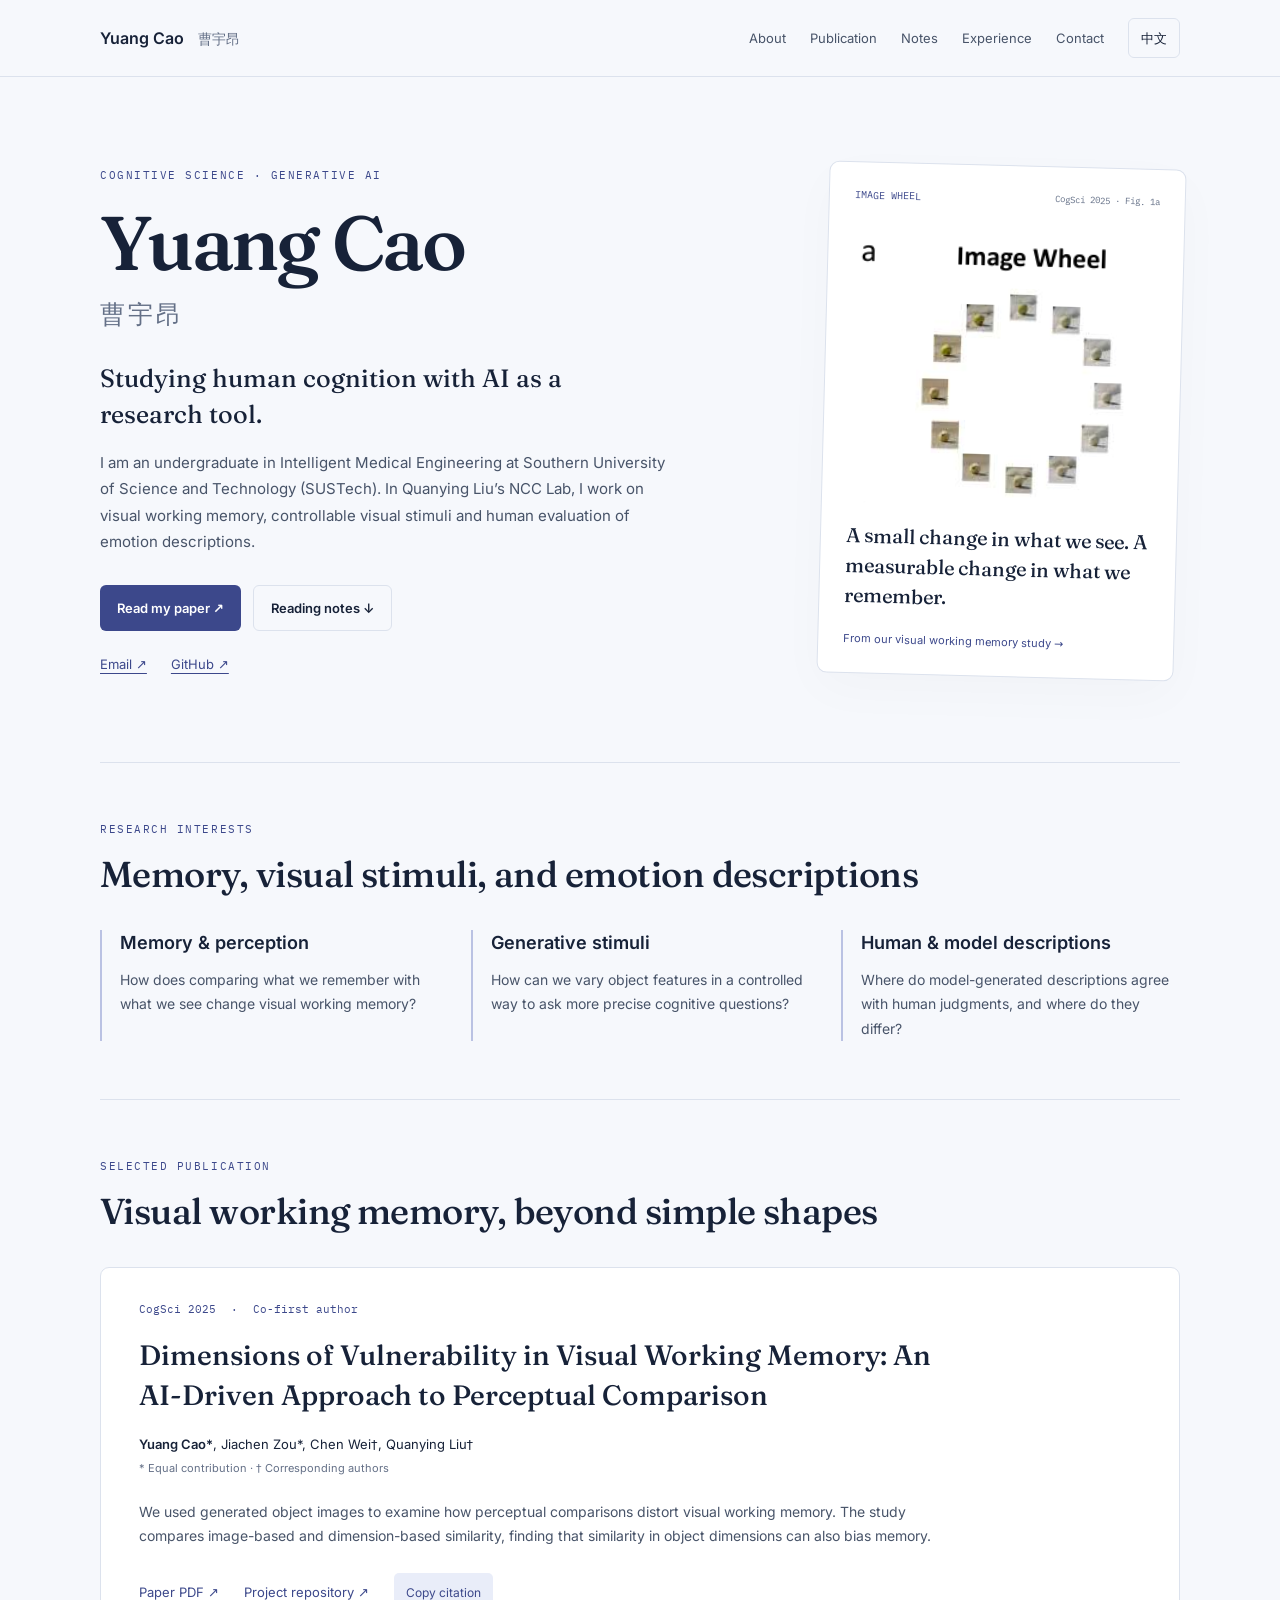
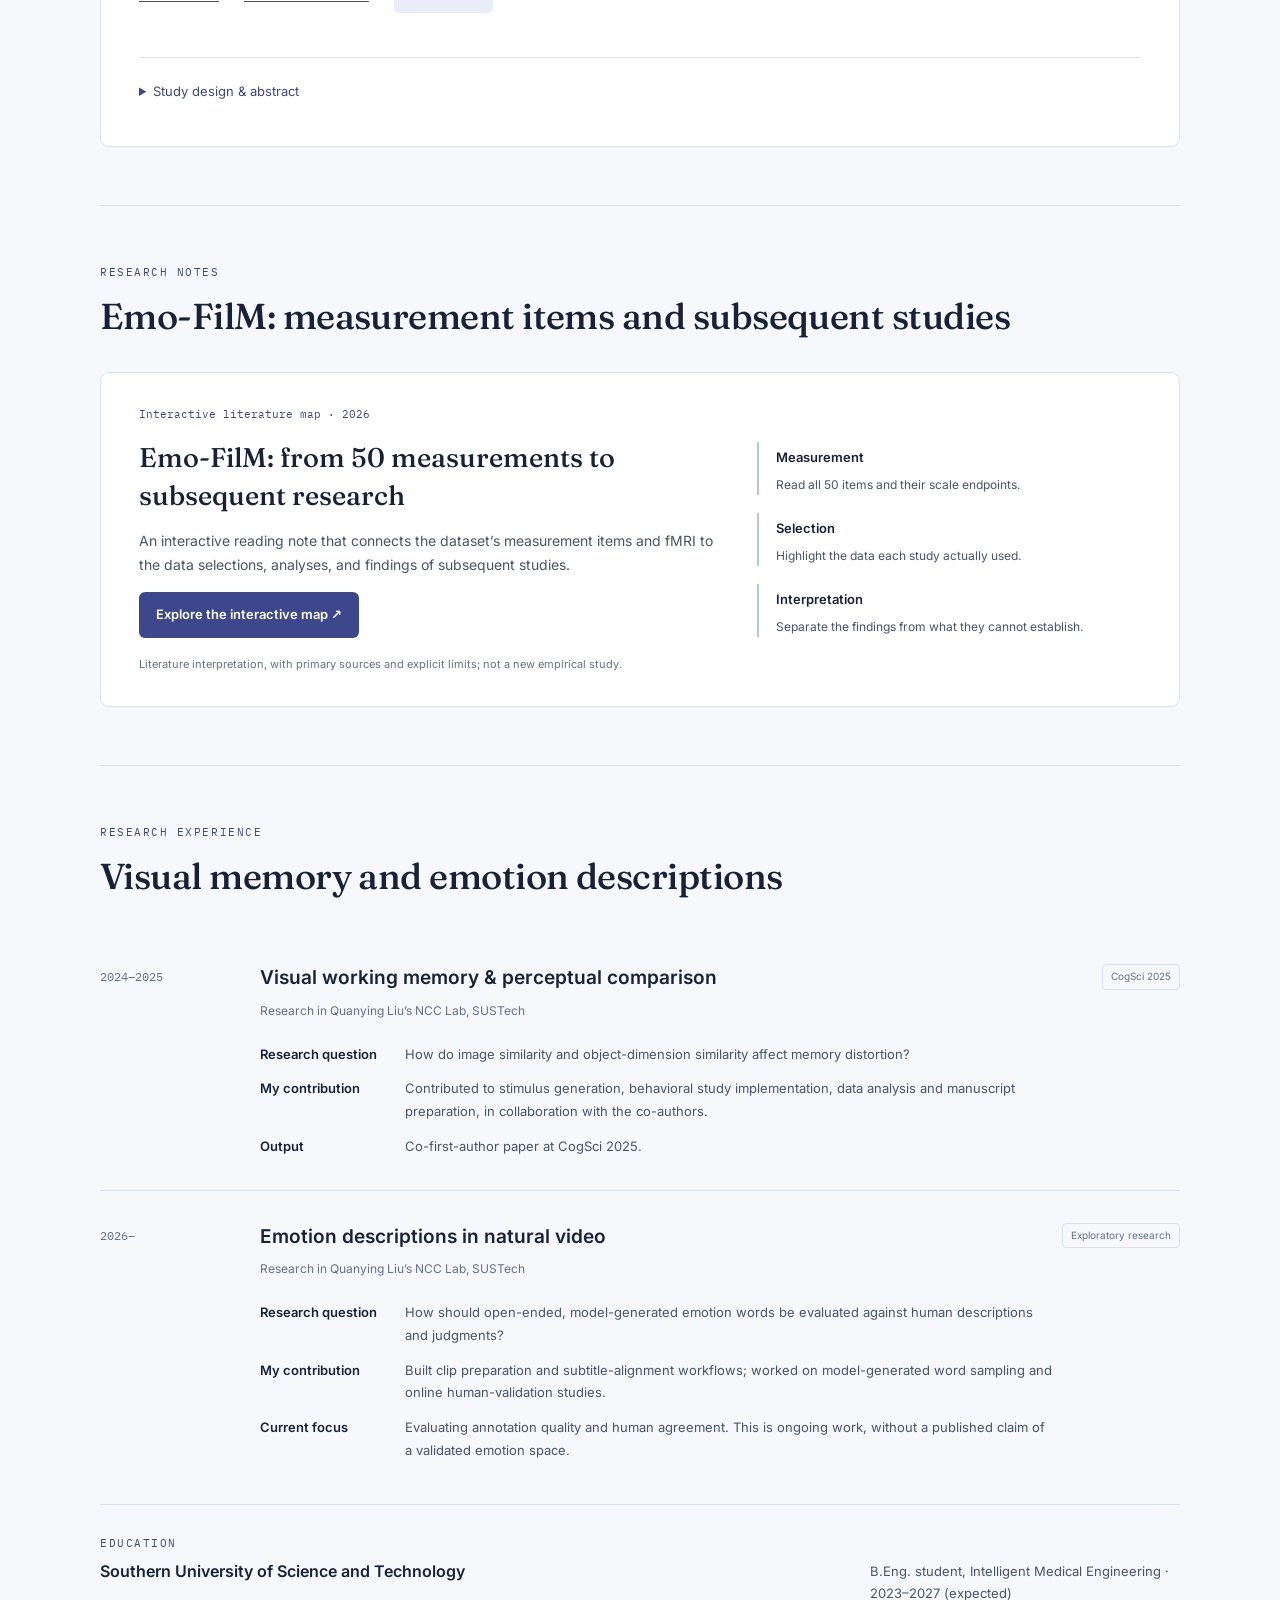
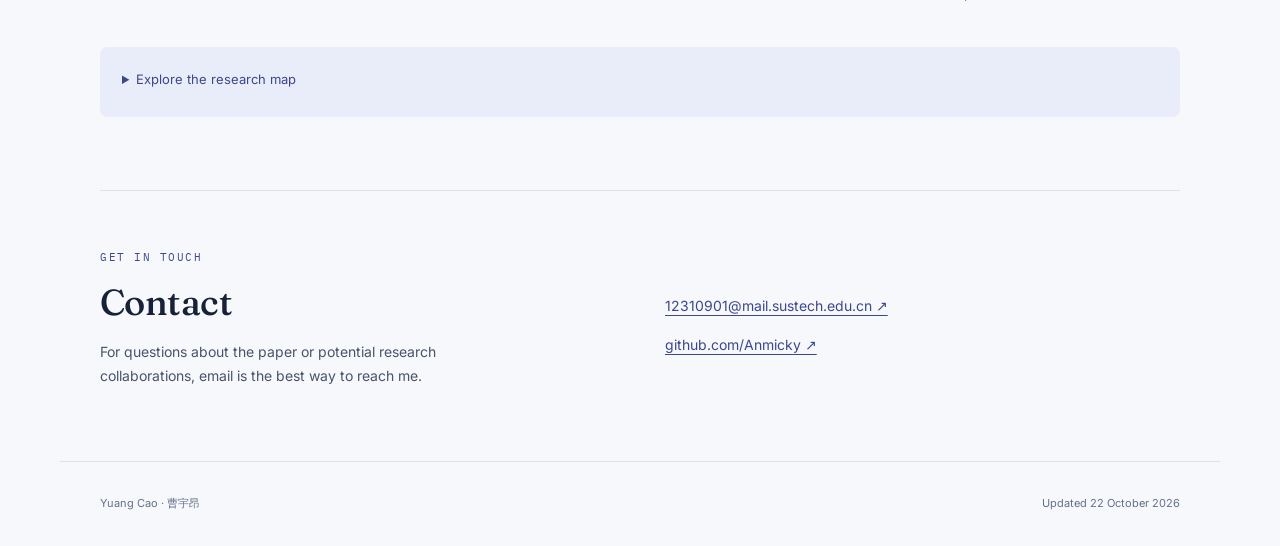
==== commit 68dd2eb0: "Keep the concrete research heading readable on narrow screens" ====
--- a/index.html
+++ b/index.html
@@ -7,4 +7,4 @@
 <meta name="theme-color" content="#f6f8fc"><link rel="icon" href="data:image/svg+xml,%3Csvg xmlns='http://www.w3.org/2000/svg' viewBox='0 0 32 32'%3E%3Ccircle cx='16' cy='16' r='11' fill='none' stroke='%233c488b' stroke-width='2.5'/%3E%3Ccircle cx='16' cy='16' r='4' fill='%233c488b'/%3E%3C/svg%3E">
 <link rel="stylesheet" href="assets/homepage.css?v=20261021b">
 <script src="assets/public.js?v=20261021" defer></script></head><body>
-<a data-en="Skip to content" data-zh="跳到正文" class="skip-link" href="#main">Skip to content</a><header class="topbar"><div class="wrap topbar-inner"><a class="brand" href="#top">Yuang Cao <span lang="zh">曹宇昂</span></a><nav aria-label="Main navigation"><a data-en="About" data-zh="关于" href="#about">About</a><a data-en="Publication" data-zh="论文" href="#publication">Publication</a><a data-en="Notes" data-zh="笔记" href="#notes">Notes</a><a data-en="Experience" data-zh="经历" href="#experience">Experience</a><a data-en="Contact" data-zh="联系" href="#contact">Contact</a><button id="lang-toggle" type="button" aria-label="Switch to Chinese">中文</button></nav></div></header><main id="main"><section class="hero wrap" id="top"><div class="hero-copy"><p data-en="Cognitive science · Generative AI" data-zh="认知科学 · 生成式 AI" class="eyebrow">Cognitive science · Generative AI</p><h1>Yuang Cao<span lang="zh">曹宇昂</span></h1><p data-en="Studying human cognition with AI as a research tool." data-zh="把 AI 作为工具，研究人的认知。" class="hero-thesis">Studying human cognition with AI as a research tool.</p><p data-en="I am an undergraduate in Intelligent Medical Engineering at Southern University of Science and Technology (SUSTech). In Quanying Liu’s NCC Lab, I work on visual working memory, controllable visual stimuli and human evaluation of emotion descriptions." data-zh="我是南方科技大学智能医学工程本科生。在刘泉影老师的 NCC 实验室，我参与视觉工作记忆、可控视觉刺激，以及情绪描述的人类评估研究。" class="lede">I am an undergraduate in Intelligent Medical Engineering at Southern University of Science and Technology (SUSTech). In Quanying Liu’s NCC Lab, I work on visual working memory, controllable visual stimuli and human evaluation of emotion descriptions.</p><div class="hero-actions"><a data-en="Read my paper ↗" data-zh="阅读我的论文 ↗" class="button primary" href="paper/CogSci2025_Dimensions_of_Vulnerability_in_VWM.pdf" target="_blank" rel="noopener">Read my paper ↗</a><a data-en="Reading notes ↓" data-zh="阅读笔记 ↓" class="button secondary" href="#notes">Reading notes ↓</a></div><div class="hero-links"><a href="mailto:12310901@mail.sustech.edu.cn">Email ↗</a><a href="https://github.com/Anmicky">GitHub ↗</a></div></div><figure class="hero-figure"><div class="figure-overline">IMAGE WHEEL <span>CogSci 2025 · Fig. 1a</span></div><img src="assets/image-wheel.png" width="255" height="235" alt="Image wheel from our paper: twelve generated object images arranged in a circle."><figcaption data-en="A small change in what we see. A measurable change in what we remember." data-zh="所见的微小变化，如何改变所记？" >A small change in what we see. A measurable change in what we remember.</figcaption><a class="figure-source" href="#publication"><span data-en="From our visual working memory study →" data-zh="来自我们的视觉工作记忆研究 →" >From our visual working memory study →</span></a></figure></section><div class="wrap"><section class="section" id="about"><div class="section-heading"><p data-en="Research interests" data-zh="研究兴趣" class="eyebrow">Research interests</p><h2 data-en="Memory, visual stimuli, and emotion descriptions" data-zh="记忆、视觉刺激与情绪描述">Memory, visual stimuli, and emotion descriptions</h2></div><div class="interests"><article class="interest"><h3 data-en="Memory &amp; perception" data-zh="记忆与知觉" >Memory &amp; perception</h3><p data-en="How does comparing what we remember with what we see change visual working memory?" data-zh="把记忆中的物体与眼前的物体比较，会怎样改变视觉工作记忆？" >How does comparing what we remember with what we see change visual working memory?</p></article><article class="interest"><h3 data-en="Generative stimuli" data-zh="生成式实验刺激" >Generative stimuli</h3><p data-en="How can we vary object features in a controlled way to ask more precise cognitive questions?" data-zh="如何可控地改变物体特征，提出更精确的认知问题？" >How can we vary object features in a controlled way to ask more precise cognitive questions?</p></article><article class="interest"><h3 data-en="Human &amp; model descriptions" data-zh="人类与模型的描述" >Human &amp; model descriptions</h3><p data-en="Where do model-generated descriptions agree with human judgments, and where do they differ?" data-zh="模型生成的描述与人的判断，在哪些地方一致，又在哪里不同？" >Where do model-generated descriptions agree with human judgments, and where do they differ?</p></article></div></section><section class="section" id="publication"><div class="section-heading"><p data-en="Selected publication" data-zh="代表论文" class="eyebrow">Selected publication</p><h2 data-en="Visual working memory, beyond simple shapes" data-zh="从自然物体研究视觉工作记忆" >Visual working memory, beyond simple shapes</h2></div><article class="publication"><div class="paper-copy"><div class="paper-status">CogSci 2025 <span>·</span> <span data-en="Co-first author" data-zh="共同第一作者" >Co-first author</span></div><h3>Dimensions of Vulnerability in Visual Working Memory: An AI-Driven Approach to Perceptual Comparison</h3><p class="authors"><strong>Yuang Cao*</strong>, Jiachen Zou*, Chen Wei†, Quanying Liu†</p><p data-en="* Equal contribution · † Corresponding authors" data-zh="* 同等贡献 · † 通讯作者" class="paper-meta">* Equal contribution · † Corresponding authors</p><p data-en="We used generated object images to examine how perceptual comparisons distort visual working memory. The study compares image-based and dimension-based similarity, finding that similarity in object dimensions can also bias memory." data-zh="我们利用生成的自然物体图像，研究知觉比较如何改变视觉工作记忆。研究对比图像相似性与维度相似性，发现物体维度的相似性同样能够诱发记忆偏差。" >We used generated object images to examine how perceptual comparisons distort visual working memory. The study compares image-based and dimension-based similarity, finding that similarity in object dimensions can also bias memory.</p><div class="paper-links"><a href="paper/CogSci2025_Dimensions_of_Vulnerability_in_VWM.pdf" target="_blank" rel="noopener"><span data-en="Paper PDF ↗" data-zh="论文 PDF ↗" >Paper PDF ↗</span></a><a href="https://github.com/Anmicky/Dimensions-of-Vulnerability-in-Visual-Working-Memory"><span data-en="Project repository ↗" data-zh="项目仓库 ↗" >Project repository ↗</span></a><button id="cite-button" type="button"><span data-en="Copy citation" data-zh="复制引用" >Copy citation</span></button></div><p id="cite-feedback" class="feedback" role="status"></p><details class="paper-details"><summary><span data-en="Study design &amp; abstract" data-zh="实验设计与摘要" >Study design &amp; abstract</span></summary><figure class="study-figure"><img src="assets/experiment-design.png" width="1025" height="590" loading="lazy" alt="Figure 1 from the paper: image and dimension wheels, followed by the baseline and two perceptual comparison conditions."><figcaption><span data-en="Experimental design · Figure 1 from the paper" data-zh="实验设计 · 论文图 1" >Experimental design · Figure 1 from the paper</span></figcaption></figure><p data-en="The paper tests memory under a baseline condition and two perceptual comparison conditions. Image wheels vary image similarity; dimension wheels vary object-dimension similarity. Both types of comparison can induce memory distortion, with visual dimensions more susceptible than semantic dimensions in this study." data-zh="论文比较基线条件与两种知觉比较条件：图像轮操控图像相似性，维度轮操控物体维度相似性。研究中，两类比较都能诱发记忆偏差，视觉维度比语义维度更易受到影响。" >The paper tests memory under a baseline condition and two perceptual comparison conditions. Image wheels vary image similarity; dimension wheels vary object-dimension similarity. Both types of comparison can induce memory distortion, with visual dimensions more susceptible than semantic dimensions in this study.</p></details></div></article></section><section class="section reading-notes" id="notes"><div class="section-heading"><p data-en="Research notes" data-zh="研究笔记" class="eyebrow">Research notes</p><h2 data-en="Emo-FilM: measurement items and subsequent studies" data-zh="Emo-FilM：测量项目与后续研究">Emo-FilM: measurement items and subsequent studies</h2></div><article class="reading-feature"><div><p class="note-type" data-en="Interactive literature map · 2026" data-zh="交互式文献导读 · 2026">Interactive literature map · 2026</p><h3 data-en="Emo-FilM: from 50 measurements to subsequent research" data-zh="Emo-FilM：从50项测量到后续研究">Emo-FilM: from 50 measurements to subsequent research</h3><p data-en="An interactive reading note that connects the dataset’s measurement items and fMRI to the data selections, analyses, and findings of subsequent studies." data-zh="把数据集的测量项目与fMRI，连接到后续论文的数据选择、分析方法和研究结果。">An interactive reading note that connects the dataset’s measurement items and fMRI to the data selections, analyses, and findings of subsequent studies.</p><a href="emofilm/" class="button primary" data-en="Explore the interactive map ↗" data-zh="打开交互研究图 ↗">Explore the interactive map ↗</a><p class="note-disclosure" data-en="Literature interpretation, with primary sources and explicit limits; not a new empirical study." data-zh="文献解释材料，附原始来源与解读边界；不是一项新的实证研究。">Literature interpretation, with primary sources and explicit limits; not a new empirical study.</p></div><ol class="note-steps"><li><span data-en="Measurement" data-zh="测量">Measurement</span><p data-en="Read all 50 items and their scale endpoints." data-zh="查阅全部50项及各自量尺。">Read all 50 items and their scale endpoints.</p></li><li><span data-en="Selection" data-zh="选取">Selection</span><p data-en="Highlight the data each study actually used." data-zh="突出每篇论文实际采用的数据。">Highlight the data each study actually used.</p></li><li><span data-en="Interpretation" data-zh="解释">Interpretation</span><p data-en="Separate the findings from what they cannot establish." data-zh="区分研究发现与尚不能支持的判断。">Separate the findings from what they cannot establish.</p></li></ol></article></section><section class="section" id="experience"><div class="section-heading"><p data-en="Research experience" data-zh="研究经历" class="eyebrow">Research experience</p><h2 data-en="Memory experiments and video emotion annotation" data-zh="视觉记忆实验与视频情绪标注">Memory experiments and video emotion annotation</h2></div><div class="experience-list"><article class="experience"><div class="experience-date">2024–2025</div><div class="experience-content"><div class="experience-top"><h3 data-en="Visual working memory &amp; perceptual comparison" data-zh="视觉工作记忆与知觉比较" >Visual working memory &amp; perceptual comparison</h3><span data-en="CogSci 2025" data-zh="已发表" class="status">CogSci 2025</span></div><p data-en="Research in Quanying Liu’s NCC Lab, SUSTech" data-zh="南科大刘泉影老师 NCC 实验室研究" class="affiliation">Research in Quanying Liu’s NCC Lab, SUSTech</p><dl><dt data-en="Research question" data-zh="研究问题" >Research question</dt><dd data-en="How do image similarity and object-dimension similarity affect memory distortion?" data-zh="图像相似性与物体维度相似性，如何影响记忆偏差？" >How do image similarity and object-dimension similarity affect memory distortion?</dd><dt data-en="My contribution" data-zh="我的参与" >My contribution</dt><dd data-en="Contributed to stimulus generation, behavioral study implementation, data analysis and manuscript preparation, in collaboration with the co-authors." data-zh="与共同作者协作，参与刺激生成、行为实验实施、数据分析及论文撰写。" >Contributed to stimulus generation, behavioral study implementation, data analysis and manuscript preparation, in collaboration with the co-authors.</dd><dt data-en="Output" data-zh="产出" >Output</dt><dd data-en="Co-first-author paper at CogSci 2025." data-zh="CogSci 2025 共同第一作者论文。" >Co-first-author paper at CogSci 2025.</dd></dl></div></article><article class="experience"><div class="experience-date">2026–</div><div class="experience-content"><div class="experience-top"><h3 data-en="Emotion descriptions in natural video" data-zh="自然视频中的情绪描述" >Emotion descriptions in natural video</h3><span data-en="Exploratory research" data-zh="探索中" class="status">Exploratory research</span></div><p data-en="Research in Quanying Liu’s NCC Lab, SUSTech" data-zh="南科大刘泉影老师 NCC 实验室研究" class="affiliation">Research in Quanying Liu’s NCC Lab, SUSTech</p><dl><dt data-en="Research question" data-zh="研究问题" >Research question</dt><dd data-en="How should open-ended, model-generated emotion words be evaluated against human descriptions and judgments?" data-zh="如何用人的描述与判断，评估模型开放生成的情绪词？" >How should open-ended, model-generated emotion words be evaluated against human descriptions and judgments?</dd><dt data-en="My contribution" data-zh="我的参与" >My contribution</dt><dd data-en="Built clip preparation and subtitle-alignment workflows; worked on model-generated word sampling and online human-validation studies." data-zh="搭建片段准备与字幕对齐流程，参与模型词采样和在线人类验证实验。" >Built clip preparation and subtitle-alignment workflows; worked on model-generated word sampling and online human-validation studies.</dd><dt data-en="Current focus" data-zh="当前关注" >Current focus</dt><dd data-en="Evaluating annotation quality and human agreement. This is ongoing work, without a published claim of a validated emotion space." data-zh="评估标注质量及与人类判断的一致性。工作仍在探索，尚无已发表、已验证的情绪空间结论。" >Evaluating annotation quality and human agreement. This is ongoing work, without a published claim of a validated emotion space.</dd></dl></div></article></div><div class="education"><div><p data-en="Education" data-zh="教育背景" class="eyebrow">Education</p><h3 data-en="Southern University of Science and Technology" data-zh="南方科技大学" >Southern University of Science and Technology</h3></div><p data-en="B.Eng. student, Intelligent Medical Engineering · 2023–2027 (expected)" data-zh="智能医学工程本科在读 · 2023–2027（预计）" >B.Eng. student, Intelligent Medical Engineering · 2023–2027 (expected)</p></div><details class="research-map" id="tree"><summary><span data-en="Explore the research map" data-zh="展开研究地图" >Explore the research map</span></summary><p><span data-en="A compact overview of the topics above. Select a topic to read more." data-zh="上面研究主题的简要地图。点击主题查看说明。" >A compact overview of the topics above. Select a topic to read more.</span></p><div id="map-content"></div></details></section><section class="section contact" id="contact"><div><p class="eyebrow"><span data-en="Get in touch" data-zh="联系我" >Get in touch</span></p><h2 data-en="Contact" data-zh="联系">Contact</h2><p data-en="For questions about the paper or potential research collaborations, email is the best way to reach me." data-zh="如果你对论文或潜在研究合作感兴趣，欢迎通过邮件联系。" >For questions about the paper or potential research collaborations, email is the best way to reach me.</p></div><div class="contact-links"><a href="mailto:12310901@mail.sustech.edu.cn">12310901@mail.sustech.edu.cn ↗</a><a href="https://github.com/Anmicky">github.com/Anmicky ↗</a></div></section></div></main><footer class="wrap"><span>Yuang Cao · 曹宇昂</span><span data-en="Updated 22 October 2026" data-zh="更新于 2026 年 10 月 22 日" >Updated 22 October 2026</span></footer></body></html>+<a data-en="Skip to content" data-zh="跳到正文" class="skip-link" href="#main">Skip to content</a><header class="topbar"><div class="wrap topbar-inner"><a class="brand" href="#top">Yuang Cao <span lang="zh">曹宇昂</span></a><nav aria-label="Main navigation"><a data-en="About" data-zh="关于" href="#about">About</a><a data-en="Publication" data-zh="论文" href="#publication">Publication</a><a data-en="Notes" data-zh="笔记" href="#notes">Notes</a><a data-en="Experience" data-zh="经历" href="#experience">Experience</a><a data-en="Contact" data-zh="联系" href="#contact">Contact</a><button id="lang-toggle" type="button" aria-label="Switch to Chinese">中文</button></nav></div></header><main id="main"><section class="hero wrap" id="top"><div class="hero-copy"><p data-en="Cognitive science · Generative AI" data-zh="认知科学 · 生成式 AI" class="eyebrow">Cognitive science · Generative AI</p><h1>Yuang Cao<span lang="zh">曹宇昂</span></h1><p data-en="Studying human cognition with AI as a research tool." data-zh="把 AI 作为工具，研究人的认知。" class="hero-thesis">Studying human cognition with AI as a research tool.</p><p data-en="I am an undergraduate in Intelligent Medical Engineering at Southern University of Science and Technology (SUSTech). In Quanying Liu’s NCC Lab, I work on visual working memory, controllable visual stimuli and human evaluation of emotion descriptions." data-zh="我是南方科技大学智能医学工程本科生。在刘泉影老师的 NCC 实验室，我参与视觉工作记忆、可控视觉刺激，以及情绪描述的人类评估研究。" class="lede">I am an undergraduate in Intelligent Medical Engineering at Southern University of Science and Technology (SUSTech). In Quanying Liu’s NCC Lab, I work on visual working memory, controllable visual stimuli and human evaluation of emotion descriptions.</p><div class="hero-actions"><a data-en="Read my paper ↗" data-zh="阅读我的论文 ↗" class="button primary" href="paper/CogSci2025_Dimensions_of_Vulnerability_in_VWM.pdf" target="_blank" rel="noopener">Read my paper ↗</a><a data-en="Reading notes ↓" data-zh="阅读笔记 ↓" class="button secondary" href="#notes">Reading notes ↓</a></div><div class="hero-links"><a href="mailto:12310901@mail.sustech.edu.cn">Email ↗</a><a href="https://github.com/Anmicky">GitHub ↗</a></div></div><figure class="hero-figure"><div class="figure-overline">IMAGE WHEEL <span>CogSci 2025 · Fig. 1a</span></div><img src="assets/image-wheel.png" width="255" height="235" alt="Image wheel from our paper: twelve generated object images arranged in a circle."><figcaption data-en="A small change in what we see. A measurable change in what we remember." data-zh="所见的微小变化，如何改变所记？" >A small change in what we see. A measurable change in what we remember.</figcaption><a class="figure-source" href="#publication"><span data-en="From our visual working memory study →" data-zh="来自我们的视觉工作记忆研究 →" >From our visual working memory study →</span></a></figure></section><div class="wrap"><section class="section" id="about"><div class="section-heading"><p data-en="Research interests" data-zh="研究兴趣" class="eyebrow">Research interests</p><h2 data-en="Memory, visual stimuli, and emotion descriptions" data-zh="记忆、视觉刺激与情绪描述">Memory, visual stimuli, and emotion descriptions</h2></div><div class="interests"><article class="interest"><h3 data-en="Memory &amp; perception" data-zh="记忆与知觉" >Memory &amp; perception</h3><p data-en="How does comparing what we remember with what we see change visual working memory?" data-zh="把记忆中的物体与眼前的物体比较，会怎样改变视觉工作记忆？" >How does comparing what we remember with what we see change visual working memory?</p></article><article class="interest"><h3 data-en="Generative stimuli" data-zh="生成式实验刺激" >Generative stimuli</h3><p data-en="How can we vary object features in a controlled way to ask more precise cognitive questions?" data-zh="如何可控地改变物体特征，提出更精确的认知问题？" >How can we vary object features in a controlled way to ask more precise cognitive questions?</p></article><article class="interest"><h3 data-en="Human &amp; model descriptions" data-zh="人类与模型的描述" >Human &amp; model descriptions</h3><p data-en="Where do model-generated descriptions agree with human judgments, and where do they differ?" data-zh="模型生成的描述与人的判断，在哪些地方一致，又在哪里不同？" >Where do model-generated descriptions agree with human judgments, and where do they differ?</p></article></div></section><section class="section" id="publication"><div class="section-heading"><p data-en="Selected publication" data-zh="代表论文" class="eyebrow">Selected publication</p><h2 data-en="Visual working memory, beyond simple shapes" data-zh="从自然物体研究视觉工作记忆" >Visual working memory, beyond simple shapes</h2></div><article class="publication"><div class="paper-copy"><div class="paper-status">CogSci 2025 <span>·</span> <span data-en="Co-first author" data-zh="共同第一作者" >Co-first author</span></div><h3>Dimensions of Vulnerability in Visual Working Memory: An AI-Driven Approach to Perceptual Comparison</h3><p class="authors"><strong>Yuang Cao*</strong>, Jiachen Zou*, Chen Wei†, Quanying Liu†</p><p data-en="* Equal contribution · † Corresponding authors" data-zh="* 同等贡献 · † 通讯作者" class="paper-meta">* Equal contribution · † Corresponding authors</p><p data-en="We used generated object images to examine how perceptual comparisons distort visual working memory. The study compares image-based and dimension-based similarity, finding that similarity in object dimensions can also bias memory." data-zh="我们利用生成的自然物体图像，研究知觉比较如何改变视觉工作记忆。研究对比图像相似性与维度相似性，发现物体维度的相似性同样能够诱发记忆偏差。" >We used generated object images to examine how perceptual comparisons distort visual working memory. The study compares image-based and dimension-based similarity, finding that similarity in object dimensions can also bias memory.</p><div class="paper-links"><a href="paper/CogSci2025_Dimensions_of_Vulnerability_in_VWM.pdf" target="_blank" rel="noopener"><span data-en="Paper PDF ↗" data-zh="论文 PDF ↗" >Paper PDF ↗</span></a><a href="https://github.com/Anmicky/Dimensions-of-Vulnerability-in-Visual-Working-Memory"><span data-en="Project repository ↗" data-zh="项目仓库 ↗" >Project repository ↗</span></a><button id="cite-button" type="button"><span data-en="Copy citation" data-zh="复制引用" >Copy citation</span></button></div><p id="cite-feedback" class="feedback" role="status"></p><details class="paper-details"><summary><span data-en="Study design &amp; abstract" data-zh="实验设计与摘要" >Study design &amp; abstract</span></summary><figure class="study-figure"><img src="assets/experiment-design.png" width="1025" height="590" loading="lazy" alt="Figure 1 from the paper: image and dimension wheels, followed by the baseline and two perceptual comparison conditions."><figcaption><span data-en="Experimental design · Figure 1 from the paper" data-zh="实验设计 · 论文图 1" >Experimental design · Figure 1 from the paper</span></figcaption></figure><p data-en="The paper tests memory under a baseline condition and two perceptual comparison conditions. Image wheels vary image similarity; dimension wheels vary object-dimension similarity. Both types of comparison can induce memory distortion, with visual dimensions more susceptible than semantic dimensions in this study." data-zh="论文比较基线条件与两种知觉比较条件：图像轮操控图像相似性，维度轮操控物体维度相似性。研究中，两类比较都能诱发记忆偏差，视觉维度比语义维度更易受到影响。" >The paper tests memory under a baseline condition and two perceptual comparison conditions. Image wheels vary image similarity; dimension wheels vary object-dimension similarity. Both types of comparison can induce memory distortion, with visual dimensions more susceptible than semantic dimensions in this study.</p></details></div></article></section><section class="section reading-notes" id="notes"><div class="section-heading"><p data-en="Research notes" data-zh="研究笔记" class="eyebrow">Research notes</p><h2 data-en="Emo-FilM: measurement items and subsequent studies" data-zh="Emo-FilM：测量项目与后续研究">Emo-FilM: measurement items and subsequent studies</h2></div><article class="reading-feature"><div><p class="note-type" data-en="Interactive literature map · 2026" data-zh="交互式文献导读 · 2026">Interactive literature map · 2026</p><h3 data-en="Emo-FilM: from 50 measurements to subsequent research" data-zh="Emo-FilM：从50项测量到后续研究">Emo-FilM: from 50 measurements to subsequent research</h3><p data-en="An interactive reading note that connects the dataset’s measurement items and fMRI to the data selections, analyses, and findings of subsequent studies." data-zh="把数据集的测量项目与fMRI，连接到后续论文的数据选择、分析方法和研究结果。">An interactive reading note that connects the dataset’s measurement items and fMRI to the data selections, analyses, and findings of subsequent studies.</p><a href="emofilm/" class="button primary" data-en="Explore the interactive map ↗" data-zh="打开交互研究图 ↗">Explore the interactive map ↗</a><p class="note-disclosure" data-en="Literature interpretation, with primary sources and explicit limits; not a new empirical study." data-zh="文献解释材料，附原始来源与解读边界；不是一项新的实证研究。">Literature interpretation, with primary sources and explicit limits; not a new empirical study.</p></div><ol class="note-steps"><li><span data-en="Measurement" data-zh="测量">Measurement</span><p data-en="Read all 50 items and their scale endpoints." data-zh="查阅全部50项及各自量尺。">Read all 50 items and their scale endpoints.</p></li><li><span data-en="Selection" data-zh="选取">Selection</span><p data-en="Highlight the data each study actually used." data-zh="突出每篇论文实际采用的数据。">Highlight the data each study actually used.</p></li><li><span data-en="Interpretation" data-zh="解释">Interpretation</span><p data-en="Separate the findings from what they cannot establish." data-zh="区分研究发现与尚不能支持的判断。">Separate the findings from what they cannot establish.</p></li></ol></article></section><section class="section" id="experience"><div class="section-heading"><p data-en="Research experience" data-zh="研究经历" class="eyebrow">Research experience</p><h2 data-en="Visual memory and emotion descriptions" data-zh="视觉记忆与情绪描述">Visual memory and emotion descriptions</h2></div><div class="experience-list"><article class="experience"><div class="experience-date">2024–2025</div><div class="experience-content"><div class="experience-top"><h3 data-en="Visual working memory &amp; perceptual comparison" data-zh="视觉工作记忆与知觉比较" >Visual working memory &amp; perceptual comparison</h3><span data-en="CogSci 2025" data-zh="已发表" class="status">CogSci 2025</span></div><p data-en="Research in Quanying Liu’s NCC Lab, SUSTech" data-zh="南科大刘泉影老师 NCC 实验室研究" class="affiliation">Research in Quanying Liu’s NCC Lab, SUSTech</p><dl><dt data-en="Research question" data-zh="研究问题" >Research question</dt><dd data-en="How do image similarity and object-dimension similarity affect memory distortion?" data-zh="图像相似性与物体维度相似性，如何影响记忆偏差？" >How do image similarity and object-dimension similarity affect memory distortion?</dd><dt data-en="My contribution" data-zh="我的参与" >My contribution</dt><dd data-en="Contributed to stimulus generation, behavioral study implementation, data analysis and manuscript preparation, in collaboration with the co-authors." data-zh="与共同作者协作，参与刺激生成、行为实验实施、数据分析及论文撰写。" >Contributed to stimulus generation, behavioral study implementation, data analysis and manuscript preparation, in collaboration with the co-authors.</dd><dt data-en="Output" data-zh="产出" >Output</dt><dd data-en="Co-first-author paper at CogSci 2025." data-zh="CogSci 2025 共同第一作者论文。" >Co-first-author paper at CogSci 2025.</dd></dl></div></article><article class="experience"><div class="experience-date">2026–</div><div class="experience-content"><div class="experience-top"><h3 data-en="Emotion descriptions in natural video" data-zh="自然视频中的情绪描述" >Emotion descriptions in natural video</h3><span data-en="Exploratory research" data-zh="探索中" class="status">Exploratory research</span></div><p data-en="Research in Quanying Liu’s NCC Lab, SUSTech" data-zh="南科大刘泉影老师 NCC 实验室研究" class="affiliation">Research in Quanying Liu’s NCC Lab, SUSTech</p><dl><dt data-en="Research question" data-zh="研究问题" >Research question</dt><dd data-en="How should open-ended, model-generated emotion words be evaluated against human descriptions and judgments?" data-zh="如何用人的描述与判断，评估模型开放生成的情绪词？" >How should open-ended, model-generated emotion words be evaluated against human descriptions and judgments?</dd><dt data-en="My contribution" data-zh="我的参与" >My contribution</dt><dd data-en="Built clip preparation and subtitle-alignment workflows; worked on model-generated word sampling and online human-validation studies." data-zh="搭建片段准备与字幕对齐流程，参与模型词采样和在线人类验证实验。" >Built clip preparation and subtitle-alignment workflows; worked on model-generated word sampling and online human-validation studies.</dd><dt data-en="Current focus" data-zh="当前关注" >Current focus</dt><dd data-en="Evaluating annotation quality and human agreement. This is ongoing work, without a published claim of a validated emotion space." data-zh="评估标注质量及与人类判断的一致性。工作仍在探索，尚无已发表、已验证的情绪空间结论。" >Evaluating annotation quality and human agreement. This is ongoing work, without a published claim of a validated emotion space.</dd></dl></div></article></div><div class="education"><div><p data-en="Education" data-zh="教育背景" class="eyebrow">Education</p><h3 data-en="Southern University of Science and Technology" data-zh="南方科技大学" >Southern University of Science and Technology</h3></div><p data-en="B.Eng. student, Intelligent Medical Engineering · 2023–2027 (expected)" data-zh="智能医学工程本科在读 · 2023–2027（预计）" >B.Eng. student, Intelligent Medical Engineering · 2023–2027 (expected)</p></div><details class="research-map" id="tree"><summary><span data-en="Explore the research map" data-zh="展开研究地图" >Explore the research map</span></summary><p><span data-en="A compact overview of the topics above. Select a topic to read more." data-zh="上面研究主题的简要地图。点击主题查看说明。" >A compact overview of the topics above. Select a topic to read more.</span></p><div id="map-content"></div></details></section><section class="section contact" id="contact"><div><p class="eyebrow"><span data-en="Get in touch" data-zh="联系我" >Get in touch</span></p><h2 data-en="Contact" data-zh="联系">Contact</h2><p data-en="For questions about the paper or potential research collaborations, email is the best way to reach me." data-zh="如果你对论文或潜在研究合作感兴趣，欢迎通过邮件联系。" >For questions about the paper or potential research collaborations, email is the best way to reach me.</p></div><div class="contact-links"><a href="mailto:12310901@mail.sustech.edu.cn">12310901@mail.sustech.edu.cn ↗</a><a href="https://github.com/Anmicky">github.com/Anmicky ↗</a></div></section></div></main><footer class="wrap"><span>Yuang Cao · 曹宇昂</span><span data-en="Updated 22 October 2026" data-zh="更新于 2026 年 10 月 22 日" >Updated 22 October 2026</span></footer></body></html>
